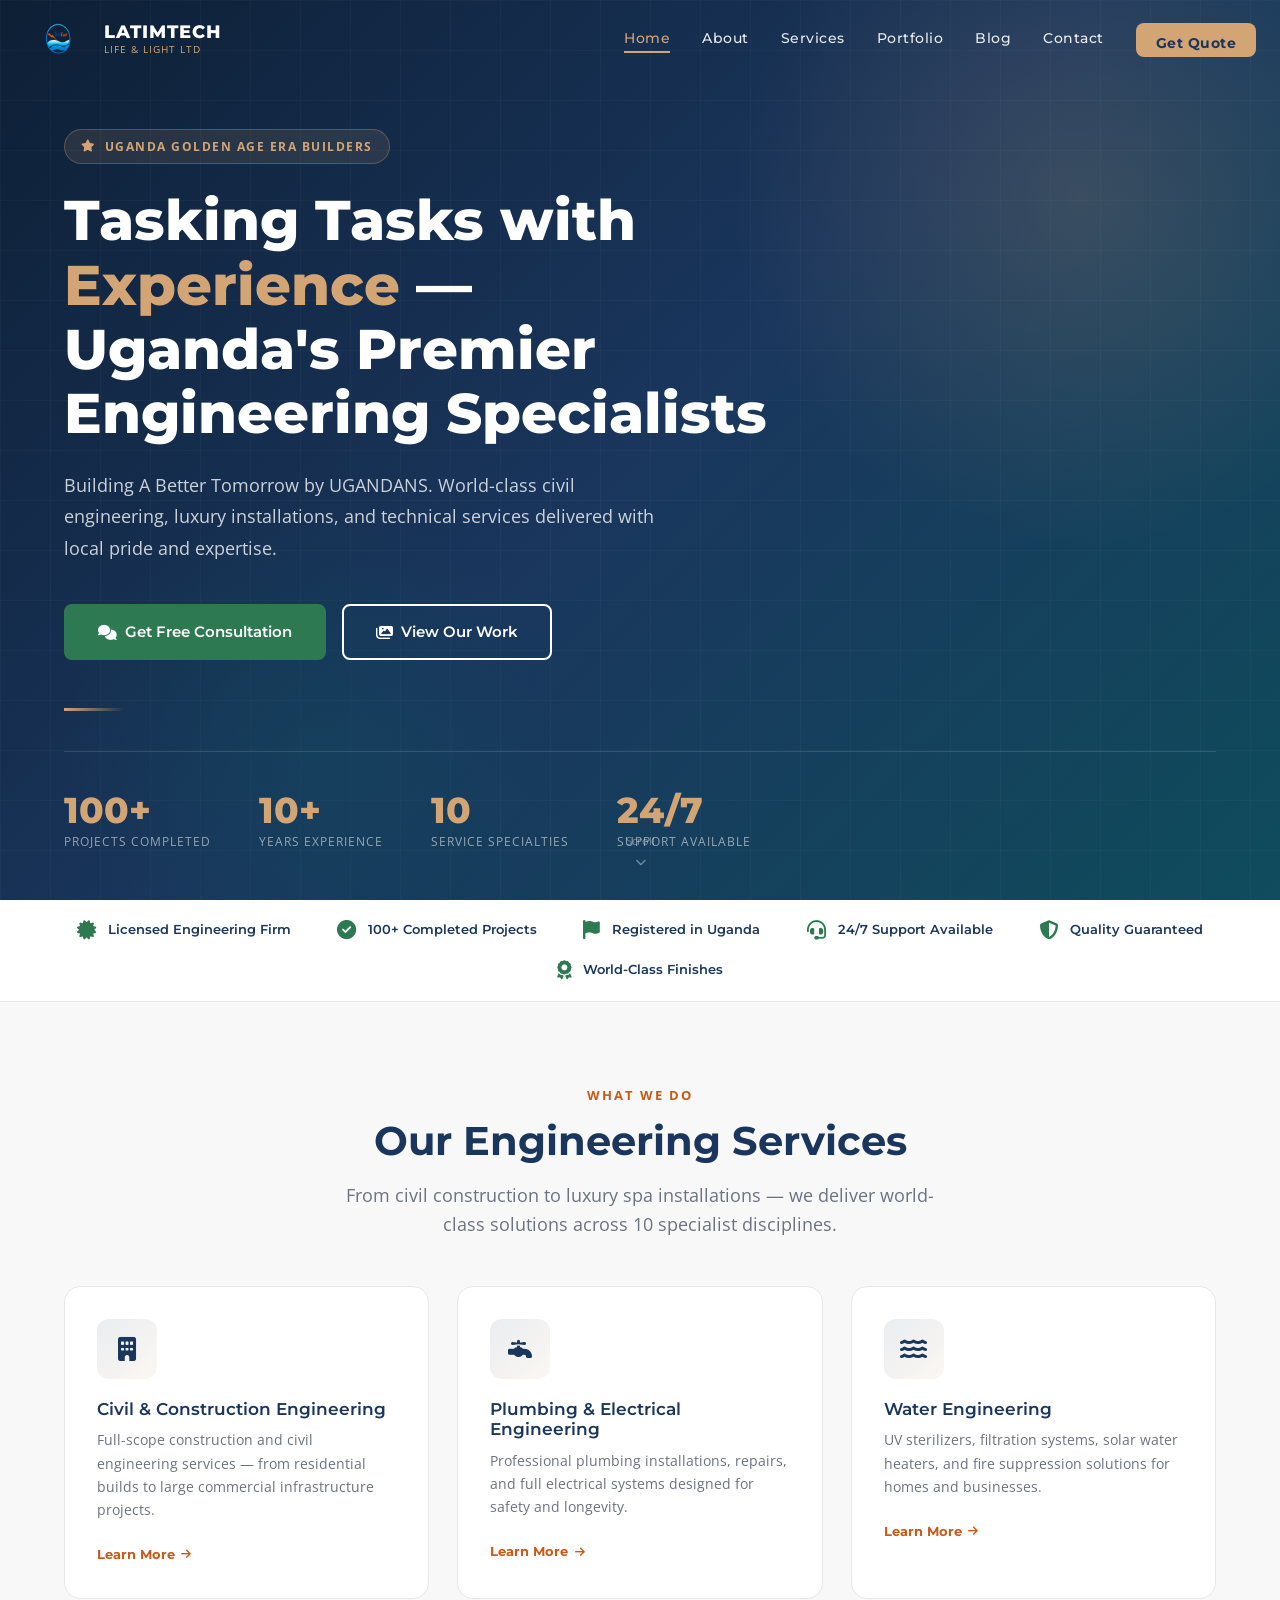
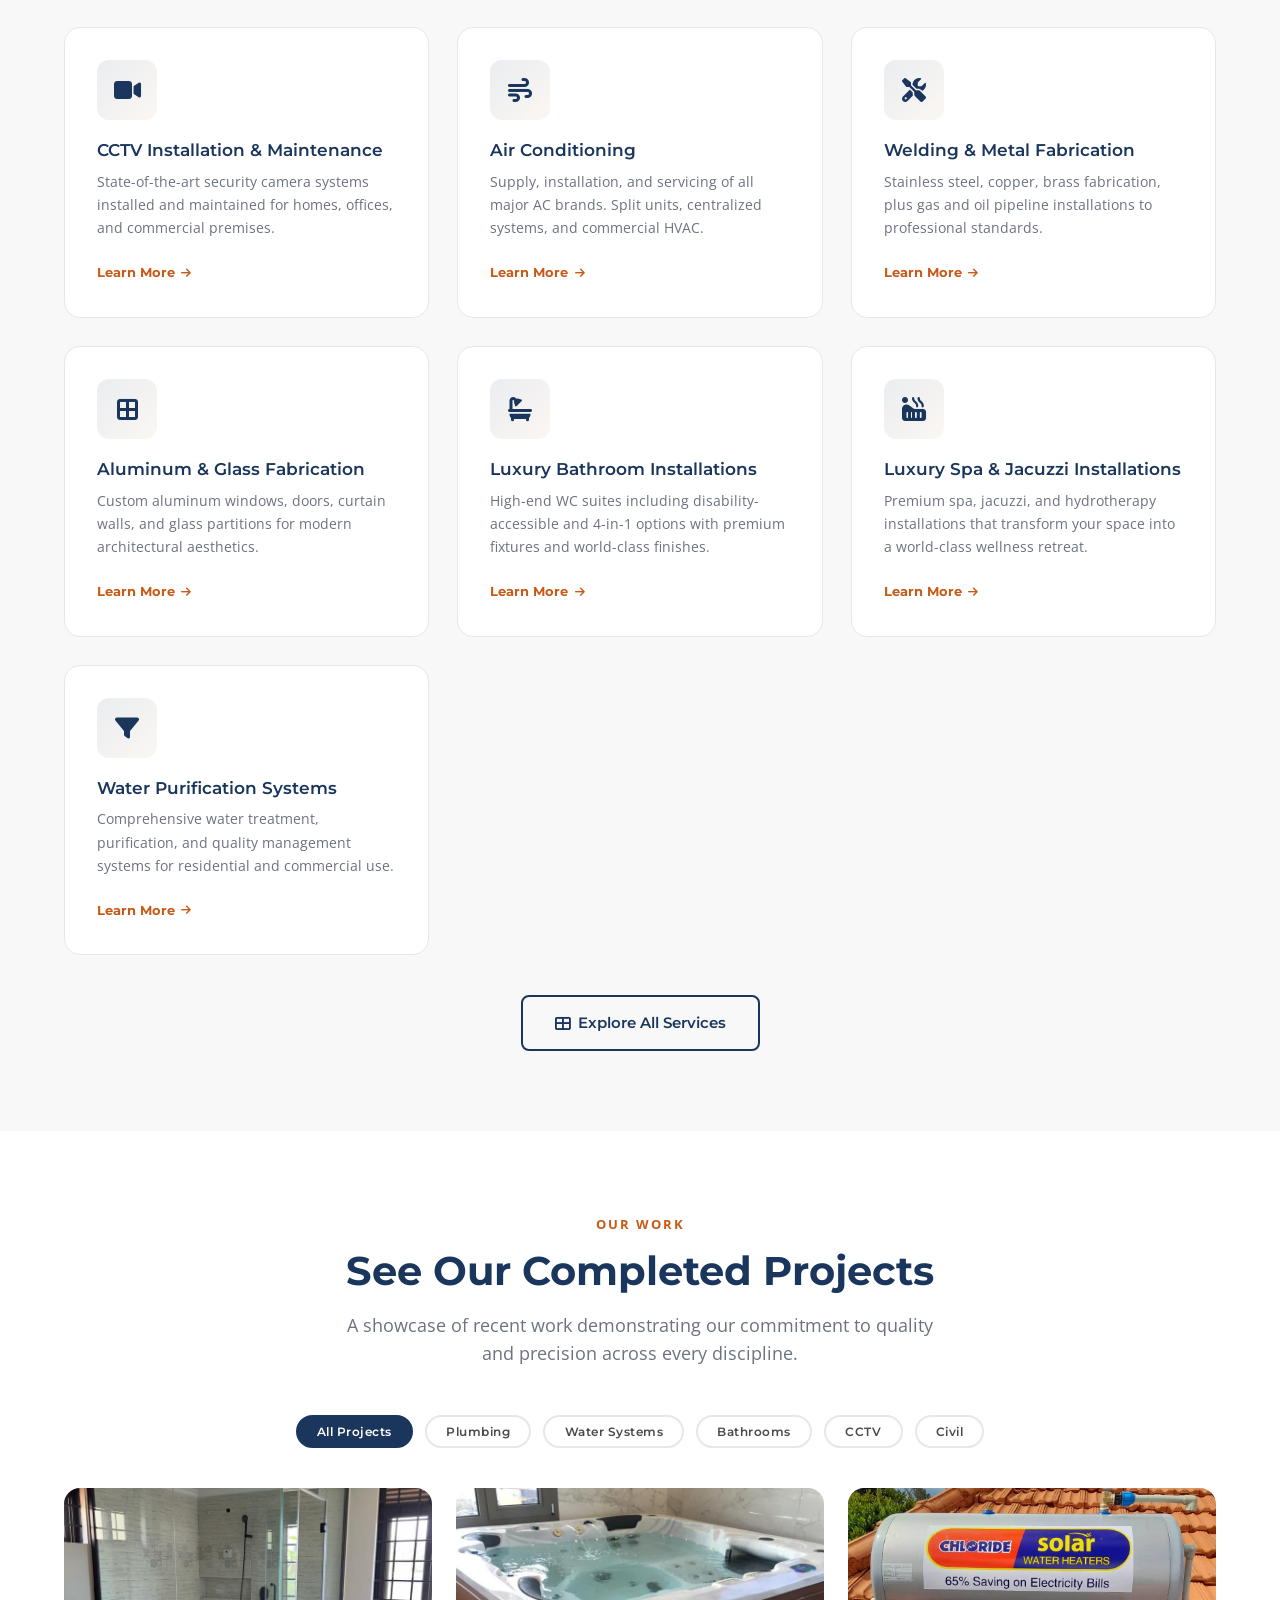
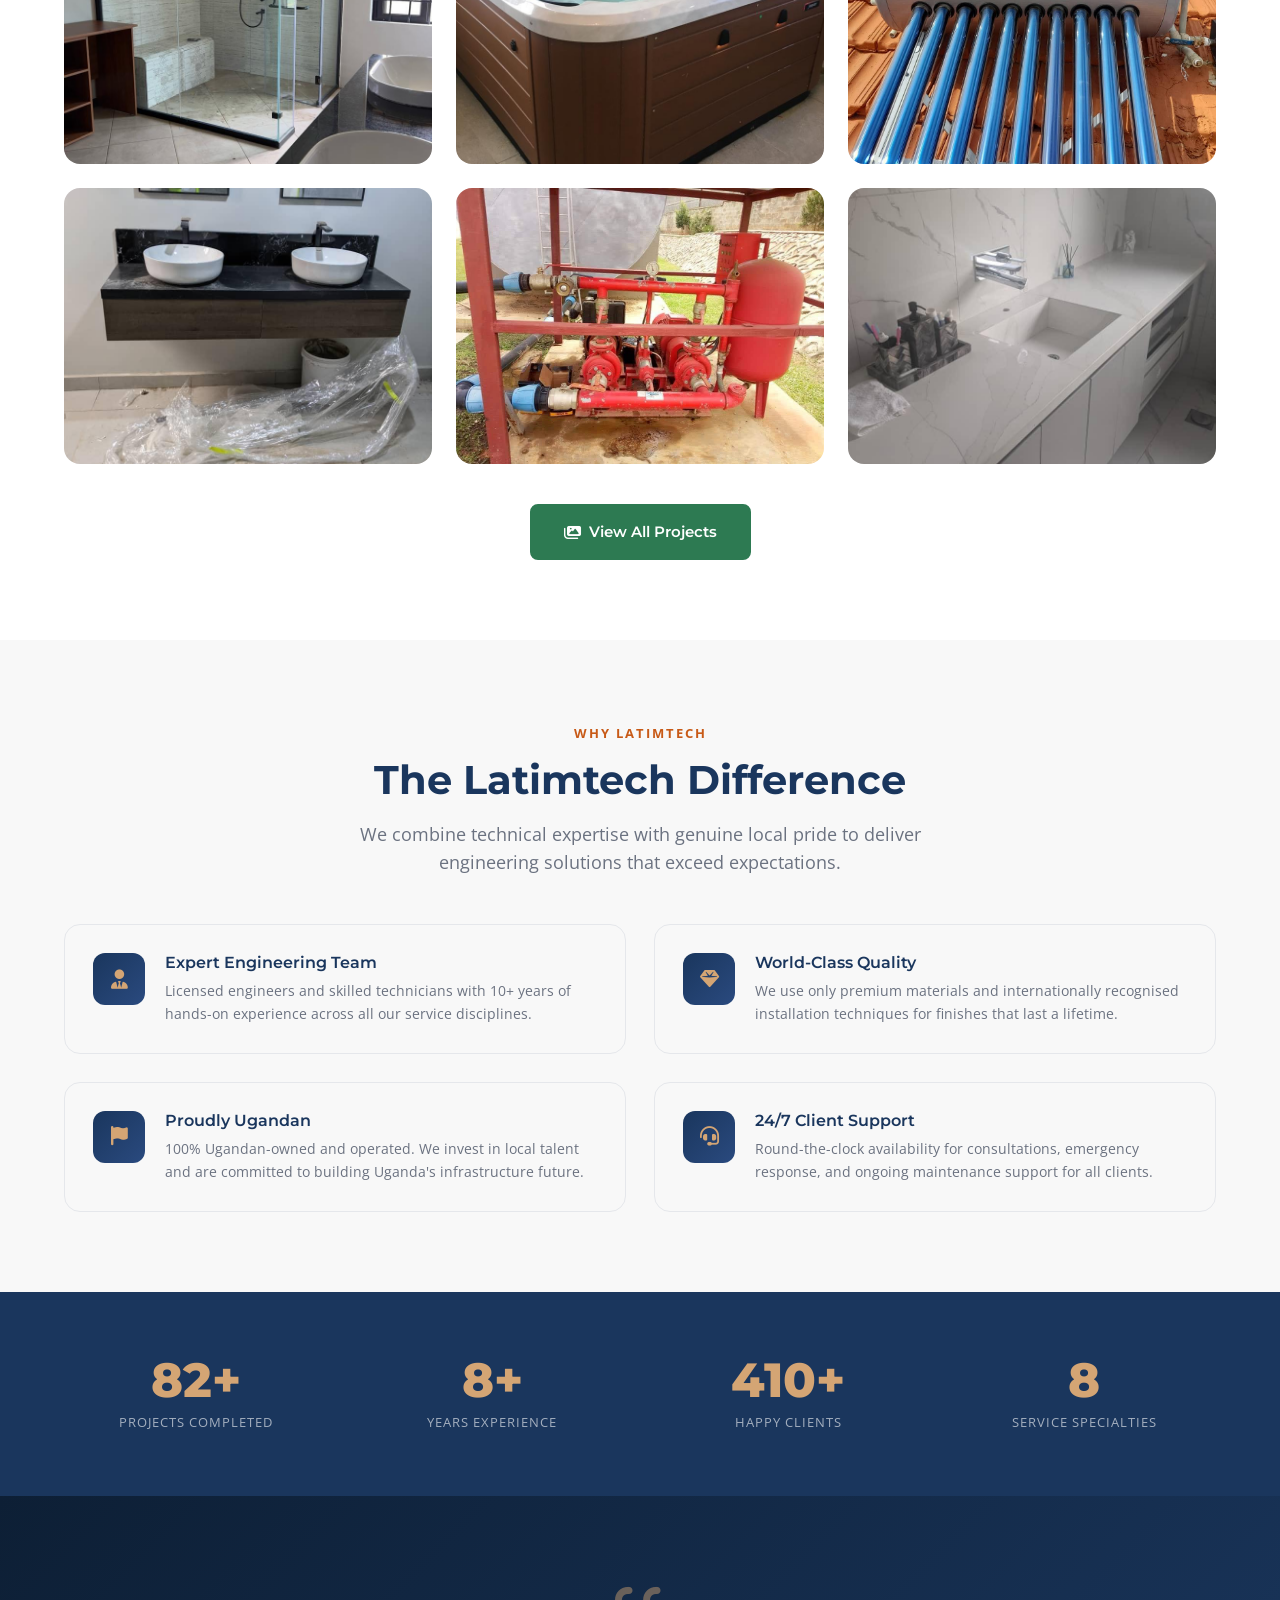
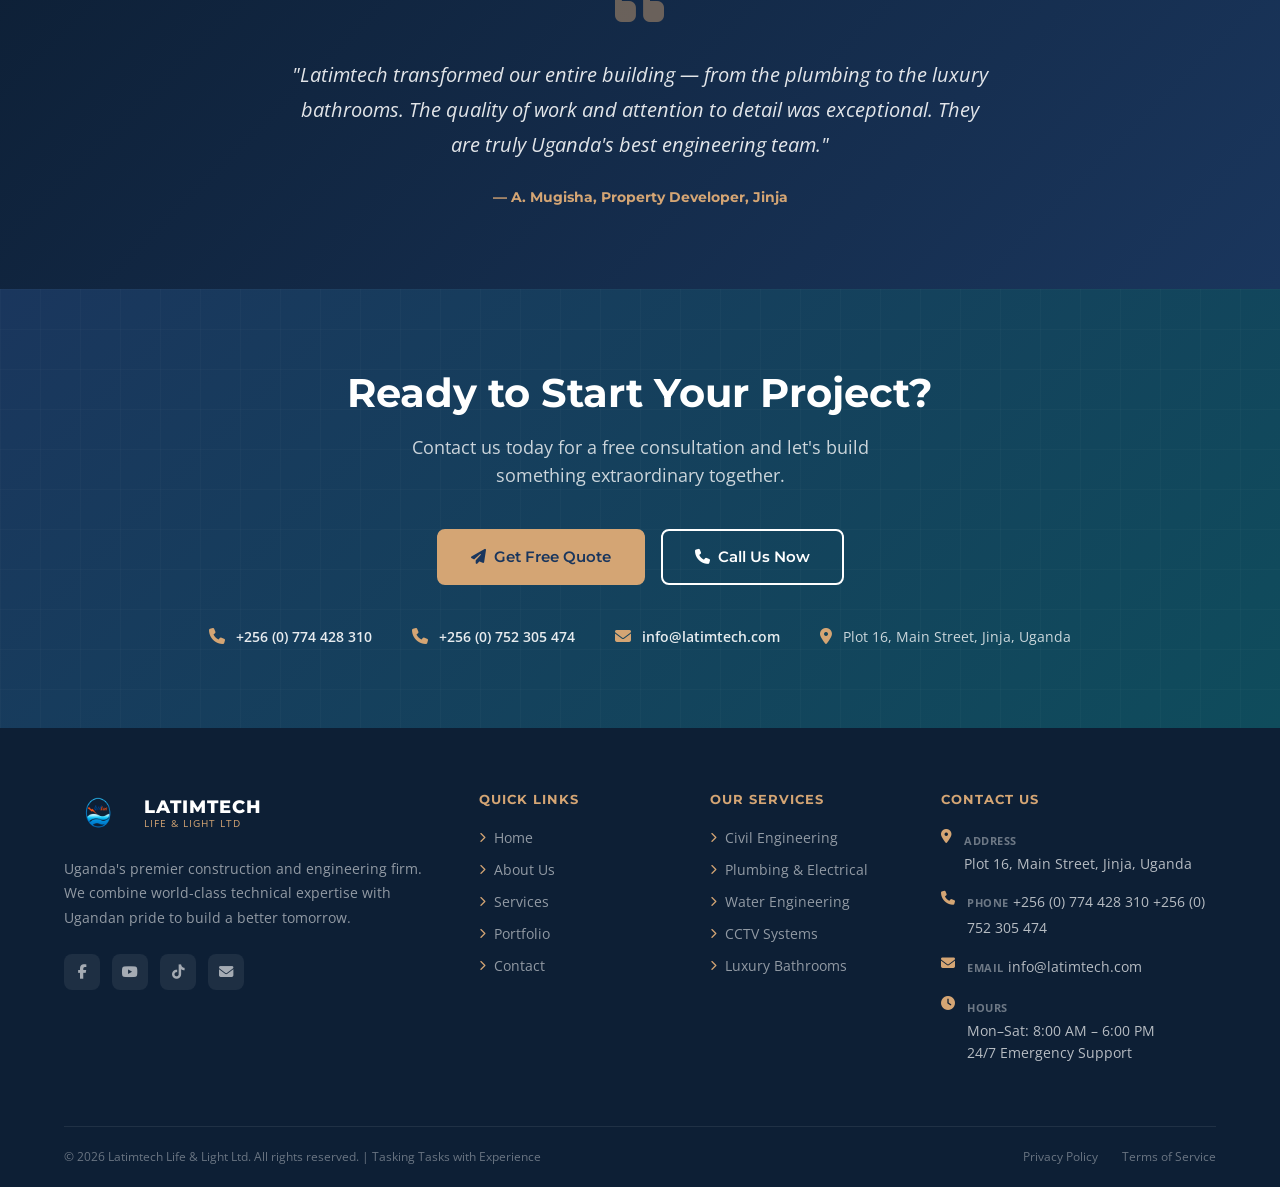
==== index.html @ ccc03659 "Add Tawk.to live chat widget to all pages" ====
<!DOCTYPE html>
<html lang="en">
<head>
  <meta charset="UTF-8" />
  <link rel="icon" href="images/icon.png" type="image/png" />
  <meta name="viewport" content="width=device-width, initial-scale=1.0" />
  <title>Latimtech Life & Light Ltd — Uganda's Premier Engineering Firm</title>
  <meta name="description" content="Latimtech Life & Light Ltd — Construction, Civil Engineering, Plumbing, Electrical, Water Systems, CCTV, AC, Welding, Luxury Bathrooms & Spa. Jinja, Uganda." />
  <link rel="preconnect" href="https://fonts.googleapis.com" />
  <link rel="preconnect" href="https://fonts.gstatic.com" crossorigin />
  <link rel="preconnect" href="https://cdnjs.cloudflare.com" crossorigin />
  <link rel="preload" href="https://fonts.googleapis.com/css2?family=Montserrat:wght@400;500;600;700;800&family=Open+Sans:wght@300;400;500;600&display=swap" as="style" onload="this.onload=null;this.rel='stylesheet'" />
  <noscript><link href="https://fonts.googleapis.com/css2?family=Montserrat:wght@400;500;600;700;800&family=Open+Sans:wght@300;400;500;600&display=swap" rel="stylesheet" /></noscript>
  <link rel="preload" href="https://cdnjs.cloudflare.com/ajax/libs/font-awesome/6.4.2/css/all.min.css" as="style" onload="this.onload=null;this.rel='stylesheet'" />
  <noscript><link rel="stylesheet" href="https://cdnjs.cloudflare.com/ajax/libs/font-awesome/6.4.2/css/all.min.css" /></noscript>
  <link rel="stylesheet" href="css/style.css" />
  <!-- Google Analytics -->
  <script async src="https://www.googletagmanager.com/gtag/js?id=G-TPHFS1VP4R"></script>
  <script>
    window.dataLayer = window.dataLayer || [];
    function gtag(){dataLayer.push(arguments);}
    gtag('js', new Date());
    gtag('config', 'G-TPHFS1VP4R');
  </script>
</head>
<body>

<!-- ===== HEADER ===== -->
<header class="header" id="header">
  <nav class="nav">
    <a href="index.html" class="nav-logo">
      <img src="images/icon.png" class="nav-logo-img" alt="Latimtech Logo" width="45" height="45">
      <div class="nav-logo-text">
        <span class="name">LATIMTECH</span>
        <span class="tag">Life &amp; Light Ltd</span>
      </div>
    </a>
    <div class="nav-links">
      <a href="index.html" class="active">Home</a>
      <a href="about.html">About</a>
      <a href="services.html">Services</a>
      <a href="portfolio.html">Portfolio</a>
      <a href="blog.html">Blog</a>
      <a href="contact.html">Contact</a>
      <a href="contact.html" class="nav-cta">Get Quote</a>
    </div>
    <button class="hamburger" id="hamburger" aria-label="Toggle navigation">
      <span></span><span></span><span></span>
    </button>
  </nav>
  <div class="mobile-menu" id="mobileMenu">
    <a href="index.html">Home</a>
    <a href="about.html">About Us</a>
    <a href="services.html">Services</a>
    <a href="portfolio.html">Portfolio</a>
    <a href="blog.html">Blog</a>
    <a href="contact.html">Contact Us</a>
    <a href="contact.html" class="mobile-cta">Get Free Quote</a>
  </div>
</header>

<!-- ===== HERO ===== -->
<section class="hero" id="hero">
  <div class="hero-pattern"></div>
  <div class="hero-orb"></div>
  <div class="hero-orb-2"></div>
  <div class="hero-content">
    <div class="hero-badge fade-in">
      <i class="fas fa-star"></i> Uganda Golden Age Era Builders
    </div>
    <h1 class="fade-in delay-2">
      Tasking Tasks with <span>Experience</span> —<br>Uganda's Premier Engineering Specialists
    </h1>
    <p class="hero-sub fade-in delay-4">
      Building A Better Tomorrow by UGANDANS. World-class civil engineering, luxury installations, and technical services delivered with local pride and expertise.
    </p>
    <div class="hero-actions fade-in delay-6">
      <a href="contact.html" class="btn btn-primary"><i class="fas fa-comments"></i> Get Free Consultation</a>
      <a href="portfolio.html" class="btn btn-secondary"><i class="fas fa-images"></i> View Our Work</a>
    </div>
    <div class="hero-divider fade-in delay-7"></div>
    <div class="hero-stats fade-in delay-8">
      <div class="hero-stat">
        <span class="number" data-count="100" data-suffix="+">100+</span>
        <span class="lbl">Projects Completed</span>
      </div>
      <div class="hero-stat">
        <span class="number" data-count="10" data-suffix="+">10+</span>
        <span class="lbl">Years Experience</span>
      </div>
      <div class="hero-stat">
        <span class="number" data-count="10" data-suffix="">10</span>
        <span class="lbl">Service Specialties</span>
      </div>
      <div class="hero-stat">
        <span class="number" data-count="24" data-suffix="/7">24/7</span>
        <span class="lbl">Support Available</span>
      </div>
    </div>
  </div>
  <div class="hero-scroll">
    <span>Scroll</span>
    <i class="fas fa-chevron-down"></i>
  </div>
</section>

<!-- ===== TRUST BAR ===== -->
<div class="trust-bar">
  <div class="container">
    <div class="trust-inner">
      <div class="trust-item fade-in"><i class="fas fa-certificate"></i><span>Licensed Engineering Firm</span></div>
      <div class="trust-item fade-in delay-1"><i class="fas fa-check-circle"></i><span>100+ Completed Projects</span></div>
      <div class="trust-item fade-in delay-2"><i class="fas fa-flag"></i><span>Registered in Uganda</span></div>
      <div class="trust-item fade-in delay-3"><i class="fas fa-headset"></i><span>24/7 Support Available</span></div>
      <div class="trust-item fade-in delay-4"><i class="fas fa-shield-alt"></i><span>Quality Guaranteed</span></div>
      <div class="trust-item fade-in delay-5"><i class="fas fa-award"></i><span>World-Class Finishes</span></div>
    </div>
  </div>
</div>

<!-- ===== SERVICES ===== -->
<section class="section bg-gray" id="services">
  <div class="container">
    <div class="section-header fade-in">
      <span class="label">What We Do</span>
      <h2>Our Engineering Services</h2>
      <p>From civil construction to luxury spa installations — we deliver world-class solutions across 10 specialist disciplines.</p>
    </div>
    <div class="services-grid">

      <div class="service-card">
        <div class="service-icon"><i class="fas fa-building"></i></div>
        <h3>Civil &amp; Construction Engineering</h3>
        <p>Full-scope construction and civil engineering services — from residential builds to large commercial infrastructure projects.</p>
        <a href="services.html#civil" class="service-link">Learn More <i class="fas fa-arrow-right"></i></a>
      </div>

      <div class="service-card">
        <div class="service-icon"><i class="fas fa-faucet"></i></div>
        <h3>Plumbing &amp; Electrical Engineering</h3>
        <p>Professional plumbing installations, repairs, and full electrical systems designed for safety and longevity.</p>
        <a href="services.html#plumbing" class="service-link">Learn More <i class="fas fa-arrow-right"></i></a>
      </div>

      <div class="service-card">
        <div class="service-icon"><i class="fas fa-water"></i></div>
        <h3>Water Engineering</h3>
        <p>UV sterilizers, filtration systems, solar water heaters, and fire suppression solutions for homes and businesses.</p>
        <a href="services.html#water" class="service-link">Learn More <i class="fas fa-arrow-right"></i></a>
      </div>

      <div class="service-card">
        <div class="service-icon"><i class="fas fa-video"></i></div>
        <h3>CCTV Installation &amp; Maintenance</h3>
        <p>State-of-the-art security camera systems installed and maintained for homes, offices, and commercial premises.</p>
        <a href="services.html#cctv" class="service-link">Learn More <i class="fas fa-arrow-right"></i></a>
      </div>

      <div class="service-card">
        <div class="service-icon"><i class="fas fa-wind"></i></div>
        <h3>Air Conditioning</h3>
        <p>Supply, installation, and servicing of all major AC brands. Split units, centralized systems, and commercial HVAC.</p>
        <a href="services.html#ac" class="service-link">Learn More <i class="fas fa-arrow-right"></i></a>
      </div>

      <div class="service-card">
        <div class="service-icon"><i class="fas fa-tools"></i></div>
        <h3>Welding &amp; Metal Fabrication</h3>
        <p>Stainless steel, copper, brass fabrication, plus gas and oil pipeline installations to professional standards.</p>
        <a href="services.html#welding" class="service-link">Learn More <i class="fas fa-arrow-right"></i></a>
      </div>

      <div class="service-card">
        <div class="service-icon"><i class="fas fa-border-all"></i></div>
        <h3>Aluminum &amp; Glass Fabrication</h3>
        <p>Custom aluminum windows, doors, curtain walls, and glass partitions for modern architectural aesthetics.</p>
        <a href="services.html#aluminum" class="service-link">Learn More <i class="fas fa-arrow-right"></i></a>
      </div>

      <div class="service-card">
        <div class="service-icon"><i class="fas fa-bath"></i></div>
        <h3>Luxury Bathroom Installations</h3>
        <p>High-end WC suites including disability-accessible and 4-in-1 options with premium fixtures and world-class finishes.</p>
        <a href="services.html#bathroom" class="service-link">Learn More <i class="fas fa-arrow-right"></i></a>
      </div>

      <div class="service-card">
        <div class="service-icon"><i class="fas fa-hot-tub"></i></div>
        <h3>Luxury Spa &amp; Jacuzzi Installations</h3>
        <p>Premium spa, jacuzzi, and hydrotherapy installations that transform your space into a world-class wellness retreat.</p>
        <a href="services.html#spa" class="service-link">Learn More <i class="fas fa-arrow-right"></i></a>
      </div>

      <div class="service-card">
        <div class="service-icon"><i class="fas fa-filter"></i></div>
        <h3>Water Purification Systems</h3>
        <p>Comprehensive water treatment, purification, and quality management systems for residential and commercial use.</p>
        <a href="services.html#purification" class="service-link">Learn More <i class="fas fa-arrow-right"></i></a>
      </div>

    </div>
    <div class="mt-cta">
      <a href="services.html" class="btn btn-outline"><i class="fas fa-th-large"></i> Explore All Services</a>
    </div>
  </div>
</section>

<!-- ===== FEATURED PROJECTS ===== -->
<section class="section bg-white" id="projects">
  <div class="container">
    <div class="section-header fade-in">
      <span class="label">Our Work</span>
      <h2>See Our Completed Projects</h2>
      <p>A showcase of recent work demonstrating our commitment to quality and precision across every discipline.</p>
    </div>

    <div class="projects-filter fade-in">
      <button class="filter-btn active" data-filter="all">All Projects</button>
      <button class="filter-btn" data-filter="plumbing">Plumbing</button>
      <button class="filter-btn" data-filter="water">Water Systems</button>
      <button class="filter-btn" data-filter="bathroom">Bathrooms</button>
      <button class="filter-btn" data-filter="cctv">CCTV</button>
      <button class="filter-btn" data-filter="civil">Civil</button>
    </div>

    <div class="projects-grid">
      <div class="project-card" data-category="bathroom">
        <img src="images/bathroom-shower-bath-1.jpg" alt="Frameless glass shower enclosure and freestanding bath" loading="lazy">
        <div class="project-overlay">
          <h4>Glass Shower &amp; Freestanding Bath</h4>
          <span class="cl">Bathroom Installations</span>
        </div>
      </div>
      <div class="project-card" data-category="spa">
        <img src="images/spa-jacuzzi-1.jpg" alt="Indoor luxury jacuzzi installation" loading="lazy">
        <div class="project-overlay">
          <h4>Luxury Indoor Jacuzzi Suite</h4>
          <span class="cl">Spa &amp; Jacuzzi</span>
        </div>
      </div>
      <div class="project-card" data-category="water">
        <img src="images/solar-chloride.jpg" alt="Chloride solar water heater rooftop installation" loading="lazy">
        <div class="project-overlay">
          <h4>Solar Water Heater — 65% Energy Saving</h4>
          <span class="cl">Water Engineering</span>
        </div>
      </div>
      <div class="project-card" data-category="bathroom">
        <img src="images/bathroom-double-basin.jpg" alt="Double basin luxury vanity with black marble counter" loading="lazy">
        <div class="project-overlay">
          <h4>Double Basin Luxury Vanity</h4>
          <span class="cl">Bathroom Installations</span>
        </div>
      </div>
      <div class="project-card" data-category="water">
        <img src="images/water-pump-triple.jpg" alt="Commercial triple pump water system with control panel" loading="lazy">
        <div class="project-overlay">
          <h4>Commercial Pump System &amp; Control Panel</h4>
          <span class="cl">Water Engineering</span>
        </div>
      </div>
      <div class="project-card" data-category="bathroom">
        <img src="images/bathroom-vanity-marble.jpg" alt="Luxury marble vanity counter with undermount sink" loading="lazy">
        <div class="project-overlay">
          <h4>Luxury Marble Vanity Suite</h4>
          <span class="cl">Bathroom Installations</span>
        </div>
      </div>
    </div>

    <div class="projects-cta">
      <a href="portfolio.html" class="btn btn-primary"><i class="fas fa-images"></i> View All Projects</a>
    </div>
  </div>
</section>

<!-- ===== WHY CHOOSE US ===== -->
<section class="section bg-gray" id="why">
  <div class="container">
    <div class="section-header fade-in">
      <span class="label">Why Latimtech</span>
      <h2>The Latimtech Difference</h2>
      <p>We combine technical expertise with genuine local pride to deliver engineering solutions that exceed expectations.</p>
    </div>
    <div class="why-grid">
      <div class="why-item">
        <div class="why-icon"><i class="fas fa-user-tie"></i></div>
        <div class="why-text">
          <h4>Expert Engineering Team</h4>
          <p>Licensed engineers and skilled technicians with 10+ years of hands-on experience across all our service disciplines.</p>
        </div>
      </div>
      <div class="why-item">
        <div class="why-icon"><i class="fas fa-gem"></i></div>
        <div class="why-text">
          <h4>World-Class Quality</h4>
          <p>We use only premium materials and internationally recognised installation techniques for finishes that last a lifetime.</p>
        </div>
      </div>
      <div class="why-item">
        <div class="why-icon"><i class="fas fa-flag"></i></div>
        <div class="why-text">
          <h4>Proudly Ugandan</h4>
          <p>100% Ugandan-owned and operated. We invest in local talent and are committed to building Uganda's infrastructure future.</p>
        </div>
      </div>
      <div class="why-item">
        <div class="why-icon"><i class="fas fa-headset"></i></div>
        <div class="why-text">
          <h4>24/7 Client Support</h4>
          <p>Round-the-clock availability for consultations, emergency response, and ongoing maintenance support for all clients.</p>
        </div>
      </div>
    </div>
  </div>
</section>

<!-- ===== STATS ===== -->
<section class="stats-band">
  <div class="container">
    <div class="stats-grid">
      <div class="stat-item text-center">
        <div class="stat-number" data-count="100" data-suffix="+">100+</div>
        <div class="stat-label">Projects Completed</div>
      </div>
      <div class="stat-item text-center">
        <div class="stat-number" data-count="10" data-suffix="+">10+</div>
        <div class="stat-label">Years Experience</div>
      </div>
      <div class="stat-item text-center">
        <div class="stat-number" data-count="500" data-suffix="+">500+</div>
        <div class="stat-label">Happy Clients</div>
      </div>
      <div class="stat-item text-center">
        <div class="stat-number" data-count="10" data-suffix="">10</div>
        <div class="stat-label">Service Specialties</div>
      </div>
    </div>
  </div>
</section>

<!-- ===== TESTIMONIAL ===== -->
<section class="testimonial-band">
  <div class="container">
    <div class="testimonial-inner fade-in">
      <div class="quote-icon"><i class="fas fa-quote-left"></i></div>
      <blockquote>
        "Latimtech transformed our entire building — from the plumbing to the luxury bathrooms. The quality of work and attention to detail was exceptional. They are truly Uganda's best engineering team."
      </blockquote>
      <div class="testimonial-author">— A. Mugisha, Property Developer, Jinja</div>
    </div>
  </div>
</section>

<!-- ===== CTA ===== -->
<section class="cta-section">
  <div class="container">
    <div class="cta-content fade-in">
      <h2>Ready to Start Your Project?</h2>
      <p>Contact us today for a free consultation and let's build something extraordinary together.</p>
      <div class="cta-actions">
        <a href="contact.html" class="btn btn-gold"><i class="fas fa-paper-plane"></i> Get Free Quote</a>
        <a href="tel:+256774428310" class="btn btn-secondary"><i class="fas fa-phone"></i> Call Us Now</a>
      </div>
      <div class="cta-contacts">
        <div class="cta-contact-item">
          <i class="fas fa-phone"></i>
          <a href="tel:+256774428310">+256 (0) 774 428 310</a>
        </div>
        <div class="cta-contact-item">
          <i class="fas fa-phone"></i>
          <a href="tel:+256752305474">+256 (0) 752 305 474</a>
        </div>
        <div class="cta-contact-item">
          <i class="fas fa-envelope"></i>
          <a href="mailto:info@latimtech.com">info@latimtech.com</a>
        </div>
        <div class="cta-contact-item">
          <i class="fas fa-map-marker-alt"></i>
          <span>Plot 16, Main Street, Jinja, Uganda</span>
        </div>
      </div>
    </div>
  </div>
</section>

<!-- ===== FOOTER ===== -->
<footer class="footer">
  <div class="container">
    <div class="footer-grid">
      <div class="footer-brand">
        <a href="index.html" class="nav-logo">
          <img src="images/icon.png" class="nav-logo-img" alt="Latimtech Logo" width="45" height="45">
          <div class="nav-logo-text">
            <span class="name">LATIMTECH</span>
            <span class="tag">Life &amp; Light Ltd</span>
          </div>
        </a>
        <p>Uganda's premier construction and engineering firm. We combine world-class technical expertise with Ugandan pride to build a better tomorrow.</p>
        <div class="footer-social">
          <a href="https://www.facebook.com/share/1B4zsSedzb/" class="social-link" target="_blank" rel="noopener" aria-label="Facebook"><i class="fab fa-facebook-f"></i></a>
          <a href="https://youtube.com/@latimjoseph6804?si=GJ_v-BW0ujTYFnk6" class="social-link" target="_blank" rel="noopener" aria-label="YouTube"><i class="fab fa-youtube"></i></a>
          <a href="https://tiktok.com/@latimtech" class="social-link" target="_blank" rel="noopener" aria-label="TikTok"><i class="fab fa-tiktok"></i></a>
          <a href="mailto:info@latimtech.com" class="social-link" aria-label="Email"><i class="fas fa-envelope"></i></a>
        </div>
      </div>

      <div class="footer-col">
        <h5>Quick Links</h5>
        <ul class="footer-links">
          <li><a href="index.html"><i class="fas fa-chevron-right"></i> Home</a></li>
          <li><a href="about.html"><i class="fas fa-chevron-right"></i> About Us</a></li>
          <li><a href="services.html"><i class="fas fa-chevron-right"></i> Services</a></li>
          <li><a href="portfolio.html"><i class="fas fa-chevron-right"></i> Portfolio</a></li>
          <li><a href="contact.html"><i class="fas fa-chevron-right"></i> Contact</a></li>
        </ul>
      </div>

      <div class="footer-col">
        <h5>Our Services</h5>
        <ul class="footer-links">
          <li><a href="services.html"><i class="fas fa-chevron-right"></i> Civil Engineering</a></li>
          <li><a href="services.html"><i class="fas fa-chevron-right"></i> Plumbing &amp; Electrical</a></li>
          <li><a href="services.html"><i class="fas fa-chevron-right"></i> Water Engineering</a></li>
          <li><a href="services.html"><i class="fas fa-chevron-right"></i> CCTV Systems</a></li>
          <li><a href="services.html"><i class="fas fa-chevron-right"></i> Luxury Bathrooms</a></li>
        </ul>
      </div>

      <div class="footer-col">
        <h5>Contact Us</h5>
        <div class="footer-contact-item">
          <i class="fas fa-map-marker-alt"></i>
          <div>
            <span class="fc-label">Address</span>
            <p>Plot 16, Main Street, Jinja, Uganda</p>
          </div>
        </div>
        <div class="footer-contact-item">
          <i class="fas fa-phone"></i>
          <div>
            <span class="fc-label">Phone</span>
            <a href="tel:+256774428310">+256 (0) 774 428 310</a>
            <a href="tel:+256752305474">+256 (0) 752 305 474</a>
          </div>
        </div>
        <div class="footer-contact-item">
          <i class="fas fa-envelope"></i>
          <div>
            <span class="fc-label">Email</span>
            <a href="mailto:info@latimtech.com">info@latimtech.com</a>
          </div>
        </div>
        <div class="footer-contact-item">
          <i class="fas fa-clock"></i>
          <div>
            <span class="fc-label">Hours</span>
            <p>Mon–Sat: 8:00 AM – 6:00 PM</p>
            <p>24/7 Emergency Support</p>
          </div>
        </div>
      </div>
    </div>
  </div>
  <div class="container">
    <div class="footer-bottom">
      <p>&copy; 2026 Latimtech Life &amp; Light Ltd. All rights reserved. | Tasking Tasks with Experience</p>
      <div class="footer-links-row">
        <a href="#">Privacy Policy</a>
        <a href="#">Terms of Service</a>
      </div>
    </div>
  </div>
</footer>

<script src="js/main.js" defer></script>
<!--Start of Tawk.to Script-->
<script type="text/javascript">
var Tawk_API=Tawk_API||{}, Tawk_LoadStart=new Date();
(function(){
var s1=document.createElement("script"),s0=document.getElementsByTagName("script")[0];
s1.async=true;
s1.src='https://embed.tawk.to/69eee83352f9f01c33156ddd/1jn6jm3c8';
s1.charset='UTF-8';
s1.setAttribute('crossorigin','*');
s0.parentNode.insertBefore(s1,s0);
})();
</script>
<!--End of Tawk.to Script-->
</body>
</html>
---- css/style.css ----
/* ============================================================
   LATIMTECH LIFE & LIGHT LTD — Modern Website Stylesheet
   ============================================================ */

/* --- Reset & Base ----------------------------------------- */
*, *::before, *::after { box-sizing: border-box; margin: 0; padding: 0; }
html { scroll-behavior: smooth; font-size: 16px; }
body {
  font-family: 'Open Sans', sans-serif;
  color: var(--text);
  background-color: var(--bg);
  line-height: 1.6;
  overflow-x: hidden;
}

/* --- CSS Variables ---------------------------------------- */
:root {
  --primary:       #1A365D;
  --primary-dark:  #0D1F35;
  --primary-light: #2A4A7F;
  --secondary:     #D4A574;
  --accent:        #C85A17;
  --cta:           #2D7A52;
  --cta-dark:      #1F5A3A;
  --text:          #4A4A4A;
  --text-light:    #6B7280;
  --bg:            #F8F8F8;
  --bg-dark:       #F0F0F0;
  --white:         #FFFFFF;
  --border:        #E5E7EB;
  --shadow:        0 4px 6px -1px rgba(0,0,0,.10), 0 2px 4px -1px rgba(0,0,0,.06);
  --shadow-lg:     0 10px 15px -3px rgba(0,0,0,.10), 0 4px 6px -2px rgba(0,0,0,.05);
  --shadow-xl:     0 20px 25px -5px rgba(0,0,0,.10), 0 10px 10px -5px rgba(0,0,0,.04);
  --radius:        8px;
  --radius-lg:     16px;
  --transition:    all 0.3s ease;
  --nav-height:    80px;
}

/* --- Typography ------------------------------------------- */
h1,h2,h3,h4,h5,h6 { font-family:'Montserrat',sans-serif; line-height:1.2; color:var(--primary); }
h1 { font-size:clamp(2rem,5vw,3.5rem);   font-weight:800; }
h2 { font-size:clamp(1.75rem,4vw,2.5rem); font-weight:700; }
h3 { font-size:clamp(1.2rem,3vw,1.5rem);  font-weight:600; }
h4 { font-size:1.125rem; font-weight:600; }
p  { margin-bottom:1rem; color:var(--text); }
a  { color:var(--primary); text-decoration:none; transition:var(--transition); }
a:hover { color:var(--accent); }
ul { list-style:none; }
img { max-width:100%; height:auto; display:block; }

/* --- Utilities -------------------------------------------- */
.container { max-width:1200px; margin:0 auto; padding:0 1.5rem; }
.section    { padding:5rem 0; }
.text-center { text-align:center; }
.bg-white    { background-color:var(--white); }
.bg-gray     { background-color:var(--bg); }
.bg-primary  { background-color:var(--primary); }

.section-header { text-align:center; margin-bottom:3rem; }
.section-header .label {
  display:inline-block; font-size:.8rem; font-weight:700;
  letter-spacing:2px; text-transform:uppercase;
  color:var(--accent); margin-bottom:.75rem;
}
.section-header h2 { margin-bottom:1rem; }
.section-header p  {
  font-size:1.1rem; color:var(--text-light);
  max-width:600px; margin:0 auto;
}

/* Buttons */
.btn {
  display:inline-flex; align-items:center; gap:.5rem;
  padding:.875rem 2rem; border-radius:var(--radius);
  font-family:'Montserrat',sans-serif; font-weight:600;
  font-size:.9375rem; transition:var(--transition);
  cursor:pointer; border:2px solid transparent;
}
.btn-primary { background:var(--cta); color:var(--white); border-color:var(--cta); }
.btn-primary:hover {
  background:var(--cta-dark); border-color:var(--cta-dark); color:var(--white);
  transform:translateY(-2px); box-shadow:0 8px 20px rgba(45,122,82,.3);
}
.btn-secondary { background:transparent; color:var(--white); border-color:var(--white); }
.btn-secondary:hover { background:var(--white); color:var(--primary); }
.btn-outline { background:transparent; color:var(--primary); border-color:var(--primary); }
.btn-outline:hover { background:var(--primary); color:var(--white); }
.btn-gold { background:var(--secondary); color:var(--primary); border-color:var(--secondary); }
.btn-gold:hover { background:#C4955E; border-color:#C4955E; transform:translateY(-2px); }

/* Scroll animations */
.fade-in       { opacity:0; transform:translateY(30px); transition:opacity .6s ease,transform .6s ease; }
.fade-in-left  { opacity:0; transform:translateX(-30px); transition:opacity .6s ease,transform .6s ease; }
.fade-in-right { opacity:0; transform:translateX(30px);  transition:opacity .6s ease,transform .6s ease; }
.fade-in.visible, .fade-in-left.visible, .fade-in-right.visible { opacity:1; transform:none; }

/* --- Header / Navigation ---------------------------------- */
.header {
  position:fixed; top:0; left:0; right:0; z-index:1000;
  height:var(--nav-height);
  background:transparent;
  transition:background .3s ease, box-shadow .3s ease;
}
.header.scrolled {
  background:var(--primary-dark);
  box-shadow:0 2px 20px rgba(0,0,0,.3);
}
.nav {
  display:flex; align-items:center; justify-content:space-between;
  height:100%; padding:0 1.5rem;
  max-width:1400px; margin:0 auto;
}
.nav-logo { display:flex; align-items:center; gap:.75rem; }
.nav-logo-img {
  height:45px; width:auto; object-fit:contain;
  flex-shrink:0; display:block;
  transition:transform .25s ease, opacity .25s ease;
}
.nav-logo:hover .nav-logo-img { transform:scale(1.06); opacity:.9; }
.nav-logo-text { display:flex; flex-direction:column; }
.nav-logo-text .name {
  font-family:'Montserrat',sans-serif; font-weight:800;
  font-size:1.15rem; color:var(--white); letter-spacing:1px; line-height:1;
}
.nav-logo-text .tag {
  font-size:.6rem; color:var(--secondary);
  letter-spacing:1px; text-transform:uppercase;
}
.nav-links { display:flex; align-items:center; gap:2rem; }
.nav-links a {
  font-family:'Montserrat',sans-serif; font-weight:500;
  font-size:.875rem; color:rgba(255,255,255,.9);
  letter-spacing:.5px; position:relative; padding-bottom:3px;
}
.nav-links a::after {
  content:''; position:absolute; bottom:0; left:0; right:0;
  height:2px; background:var(--secondary);
  transform:scaleX(0); transition:transform .3s ease; transform-origin:center;
}
.nav-links a:hover, .nav-links a.active { color:var(--secondary); }
.nav-links a:hover::after, .nav-links a.active::after { transform:scaleX(1); }
.nav-cta {
  background:var(--secondary) !important; color:var(--primary) !important;
  padding:.55rem 1.25rem; border-radius:var(--radius); font-weight:700 !important;
}
.nav-cta::after { display:none !important; }
.nav-cta:hover { background:#C4955E !important; transform:translateY(-1px); }

.hamburger {
  display:none; flex-direction:column; gap:5px;
  cursor:pointer; padding:4px; background:none; border:none;
}
.hamburger span { display:block; width:24px; height:2px; background:var(--white); border-radius:2px; transition:var(--transition); }
.hamburger.active span:nth-child(1) { transform:translateY(7px) rotate(45deg); }
.hamburger.active span:nth-child(2) { opacity:0; }
.hamburger.active span:nth-child(3) { transform:translateY(-7px) rotate(-45deg); }

.mobile-menu {
  display:none; position:fixed; top:var(--nav-height); left:0; right:0;
  background:var(--primary-dark); padding:1.5rem;
  flex-direction:column; z-index:999;
  border-top:1px solid rgba(255,255,255,.1);
}
.mobile-menu.active { display:flex; }
.mobile-menu a {
  color:rgba(255,255,255,.9); font-family:'Montserrat',sans-serif;
  font-weight:500; padding:1rem 0;
  border-bottom:1px solid rgba(255,255,255,.08); font-size:1rem;
}
.mobile-menu a.mobile-cta {
  border:none; margin-top:.75rem; background:var(--secondary);
  color:var(--primary); font-weight:700;
  padding:1rem 1.5rem; border-radius:var(--radius); text-align:center;
}

/* --- Hero ------------------------------------------------- */
.hero {
  min-height:100vh; position:relative;
  display:flex; align-items:center; overflow:hidden;
  background:linear-gradient(135deg,#0D1F35 0%,#1A365D 50%,#0F4C5C 100%);
}
.hero-pattern {
  position:absolute; inset:0;
  background-image:
    linear-gradient(rgba(255,255,255,.025) 1px,transparent 1px),
    linear-gradient(90deg,rgba(255,255,255,.025) 1px,transparent 1px);
  background-size:50px 50px;
}
.hero-orb {
  position:absolute; border-radius:50%;
  background:radial-gradient(circle,rgba(212,165,116,.18) 0%,transparent 70%);
  width:700px; height:700px; top:-150px; right:-150px; pointer-events:none;
}
.hero-orb-2 {
  position:absolute; border-radius:50%;
  background:radial-gradient(circle,rgba(15,76,92,.45) 0%,transparent 70%);
  width:500px; height:500px; bottom:-100px; left:5%; pointer-events:none;
}
.hero-content {
  position:relative; z-index:1; max-width:1200px;
  margin:0 auto; padding:0 1.5rem; width:100%; padding-top:5rem;
}
.hero-badge {
  display:inline-flex; align-items:center; gap:.5rem;
  background:rgba(212,165,116,.12); border:1px solid rgba(212,165,116,.3);
  color:var(--secondary); padding:.45rem 1rem; border-radius:50px;
  font-size:.75rem; font-weight:700; letter-spacing:1.5px;
  text-transform:uppercase; margin-bottom:1.5rem;
}
.hero h1 { color:var(--white); margin-bottom:1.5rem; max-width:780px; line-height:1.15; }
.hero h1 span { color:var(--secondary); }
.hero-sub {
  font-size:1.125rem; color:rgba(255,255,255,.78);
  max-width:600px; margin-bottom:2.5rem; line-height:1.75;
}
.hero-actions { display:flex; gap:1rem; flex-wrap:wrap; margin-bottom:3rem; }
.hero-divider {
  width:60px; height:3px; margin-bottom:2.5rem;
  background:linear-gradient(90deg,var(--secondary),transparent);
}
.hero-stats { display:flex; gap:3rem; padding-top:2.5rem; border-top:1px solid rgba(255,255,255,.12); }
.hero-stat { display:flex; flex-direction:column; }
.hero-stat .number {
  font-family:'Montserrat',sans-serif; font-size:2.25rem;
  font-weight:800; color:var(--secondary); line-height:1;
}
.hero-stat .lbl {
  font-size:.75rem; color:rgba(255,255,255,.55);
  text-transform:uppercase; letter-spacing:1px; margin-top:.25rem;
}
.hero-scroll {
  position:absolute; bottom:2rem; left:50%; transform:translateX(-50%);
  display:flex; flex-direction:column; align-items:center; gap:.4rem;
  color:rgba(255,255,255,.4); font-size:.7rem;
  animation:bounceDown 2s infinite;
}
@keyframes bounceDown {
  0%,100% { transform:translateX(-50%) translateY(0); }
  50%      { transform:translateX(-50%) translateY(8px); }
}

/* --- Trust Bar -------------------------------------------- */
.trust-bar {
  background:var(--white); padding:1.25rem 0;
  border-bottom:1px solid var(--border); box-shadow:var(--shadow);
}
.trust-inner {
  display:flex; align-items:center;
  justify-content:space-around; flex-wrap:wrap; gap:1.25rem;
}
.trust-item { display:flex; align-items:center; gap:.75rem; }
.trust-item i { color:var(--cta); font-size:1.2rem; }
.trust-item span {
  font-family:'Montserrat',sans-serif; font-weight:600;
  font-size:.8rem; color:var(--primary);
}

/* --- Services Grid ---------------------------------------- */
.services-grid {
  display:grid; grid-template-columns:repeat(3,1fr); gap:1.75rem;
}
.service-card {
  background:var(--white); border-radius:var(--radius-lg);
  padding:2rem; border:1px solid var(--border);
  transition:var(--transition); position:relative; overflow:hidden;
}
.service-card::before {
  content:''; position:absolute; top:0; left:0; right:0; height:3px;
  background:linear-gradient(90deg,var(--primary),var(--secondary));
  transform:scaleX(0); transition:transform .3s ease; transform-origin:left;
}
.service-card:hover { transform:translateY(-6px); box-shadow:var(--shadow-xl); border-color:transparent; }
.service-card:hover::before { transform:scaleX(1); }
.service-icon {
  width:60px; height:60px; border-radius:12px;
  background:linear-gradient(135deg,rgba(26,54,93,.09),rgba(212,165,116,.09));
  display:flex; align-items:center; justify-content:center;
  margin-bottom:1.25rem; transition:var(--transition);
}
.service-icon i { font-size:1.5rem; color:var(--primary); transition:var(--transition); }
.service-card:hover .service-icon { background:linear-gradient(135deg,var(--primary),var(--primary-light)); }
.service-card:hover .service-icon i { color:var(--secondary); }
.service-card h3 { font-size:1.05rem; margin-bottom:.6rem; }
.service-card p  { font-size:.875rem; color:var(--text-light); margin-bottom:1.25rem; line-height:1.65; }
.service-link {
  display:inline-flex; align-items:center; gap:.4rem;
  font-family:'Montserrat',sans-serif; font-weight:700;
  font-size:.8rem; color:var(--accent);
}
.service-link i { font-size:.7rem; transition:transform .3s ease; }
.service-card:hover .service-link i { transform:translateX(4px); }

/* --- Projects Grid ---------------------------------------- */
.projects-filter {
  display:flex; justify-content:center; gap:.75rem;
  margin-bottom:2.5rem; flex-wrap:wrap;
}
.filter-btn {
  padding:.45rem 1.2rem; border:2px solid var(--border);
  background:var(--white); border-radius:50px;
  font-family:'Montserrat',sans-serif; font-weight:600;
  font-size:.78rem; color:var(--text); cursor:pointer;
  transition:var(--transition); letter-spacing:.5px;
}
.filter-btn:hover, .filter-btn.active { background:var(--primary); border-color:var(--primary); color:var(--white); }

.projects-grid {
  display:grid; grid-template-columns:repeat(3,1fr); gap:1.5rem;
}
.project-card {
  border-radius:var(--radius-lg); overflow:hidden;
  position:relative; aspect-ratio:4/3; cursor:pointer;
  transition:transform .3s ease, box-shadow .3s ease;
}
.project-card:hover { transform:translateY(-4px); box-shadow:var(--shadow-xl); }
.project-thumb {
  width:100%; height:100%;
  display:flex; flex-direction:column;
  align-items:center; justify-content:center; gap:.75rem;
  transition:transform .4s ease;
}
.project-card:hover .project-thumb { transform:scale(1.05); }
.project-thumb i    { font-size:3rem; color:rgba(255,255,255,.35); }
.project-thumb .cat { font-size:.7rem; color:rgba(255,255,255,.45); font-weight:700; letter-spacing:2px; text-transform:uppercase; }
.project-overlay {
  position:absolute; inset:0;
  background:linear-gradient(to top,rgba(10,25,50,.95) 0%,rgba(10,25,50,.35) 55%,transparent 100%);
  display:flex; flex-direction:column; justify-content:flex-end;
  padding:1.5rem; opacity:0; transition:opacity .3s ease;
}
.project-card:hover .project-overlay { opacity:1; }
.project-overlay h4   { color:var(--white); font-size:.95rem; margin-bottom:.2rem; }
.project-overlay .cl  { font-size:.75rem; color:var(--secondary); font-weight:700; letter-spacing:1px; text-transform:uppercase; }
.projects-cta { text-align:center; margin-top:2.5rem; }

/* --- Why Choose Us ---------------------------------------- */
.why-grid {
  display:grid; grid-template-columns:repeat(2,1fr); gap:1.75rem;
}
.why-item {
  display:flex; gap:1.25rem; padding:1.75rem;
  border-radius:var(--radius-lg); border:1px solid var(--border);
  transition:var(--transition);
}
.why-item:hover { border-color:transparent; box-shadow:var(--shadow-lg); transform:translateY(-3px); }
.why-icon {
  flex-shrink:0; width:52px; height:52px;
  background:linear-gradient(135deg,var(--primary),var(--primary-light));
  border-radius:12px; display:flex; align-items:center; justify-content:center;
}
.why-icon i { font-size:1.2rem; color:var(--secondary); }
.why-text h4 { color:var(--primary); margin-bottom:.4rem; font-size:1rem; }
.why-text p  { font-size:.875rem; color:var(--text-light); margin:0; line-height:1.65; }

/* --- Stats Band ------------------------------------------- */
.stats-band { background:var(--primary); padding:4rem 0; }
.stats-grid {
  display:grid; grid-template-columns:repeat(4,1fr);
  gap:2rem; text-align:center;
}
.stat-item .stat-number {
  font-family:'Montserrat',sans-serif; font-size:3rem;
  font-weight:800; color:var(--secondary); line-height:1; margin-bottom:.5rem;
}
.stat-item .stat-label { font-size:.8rem; color:rgba(255,255,255,.6); text-transform:uppercase; letter-spacing:1px; }

/* --- Testimonial Band ------------------------------------- */
.testimonial-band {
  background:linear-gradient(135deg,var(--primary-dark),var(--primary));
  padding:5rem 0;
}
.testimonial-inner { max-width:700px; margin:0 auto; text-align:center; }
.quote-icon { font-size:3.5rem; color:var(--secondary); opacity:.45; line-height:1; margin-bottom:1.5rem; }
.testimonial-inner blockquote {
  font-size:1.25rem; color:rgba(255,255,255,.88);
  font-style:italic; line-height:1.75; margin-bottom:1.5rem;
}
.testimonial-author { color:var(--secondary); font-family:'Montserrat',sans-serif; font-weight:700; font-size:.875rem; }

/* --- CTA Section ------------------------------------------ */
.cta-section {
  background:linear-gradient(135deg,var(--primary) 0%,#0F4C5C 100%);
  padding:5rem 0; text-align:center; position:relative; overflow:hidden;
}
.cta-section::before {
  content:''; position:absolute; inset:0;
  background-image:
    linear-gradient(rgba(255,255,255,.02) 1px,transparent 1px),
    linear-gradient(90deg,rgba(255,255,255,.02) 1px,transparent 1px);
  background-size:40px 40px;
}
.cta-content { position:relative; z-index:1; }
.cta-content h2 { color:var(--white); margin-bottom:1rem; }
.cta-content > p {
  color:rgba(255,255,255,.78); font-size:1.1rem; margin-bottom:2.5rem;
  max-width:500px; margin-left:auto; margin-right:auto;
}
.cta-actions { display:flex; justify-content:center; gap:1rem; flex-wrap:wrap; margin-bottom:2.5rem; }
.cta-contacts { display:flex; justify-content:center; gap:2.5rem; flex-wrap:wrap; }
.cta-contact-item { display:flex; align-items:center; gap:.7rem; color:rgba(255,255,255,.78); font-size:.9rem; }
.cta-contact-item i { color:var(--secondary); font-size:1rem; }
.cta-contact-item a { color:rgba(255,255,255,.9); font-weight:600; }
.cta-contact-item a:hover { color:var(--secondary); }

/* --- Footer ----------------------------------------------- */
.footer { background:var(--primary-dark); padding:4rem 0 0; }
.footer-grid {
  display:grid; grid-template-columns:2fr 1fr 1fr 1.5fr;
  gap:3rem; margin-bottom:3rem;
}
.footer-brand p {
  font-size:.875rem; color:rgba(255,255,255,.55);
  line-height:1.75; margin:1.25rem 0 1.5rem;
}
.footer-social { display:flex; gap:.75rem; }
.social-link {
  width:36px; height:36px; background:rgba(255,255,255,.07);
  border-radius:8px; display:flex; align-items:center; justify-content:center;
  color:rgba(255,255,255,.6); font-size:.9rem; transition:var(--transition);
}
.social-link:hover { background:var(--secondary); color:var(--primary); transform:translateY(-2px); }
.footer-col h5 {
  font-family:'Montserrat',sans-serif; font-weight:700; font-size:.8rem;
  letter-spacing:1px; text-transform:uppercase;
  color:var(--secondary); margin-bottom:1.25rem;
}
.footer-links { display:flex; flex-direction:column; gap:.6rem; }
.footer-links a {
  font-size:.875rem; color:rgba(255,255,255,.55);
  display:flex; align-items:center; gap:.5rem;
  transition:var(--transition);
}
.footer-links a i { font-size:.65rem; color:var(--secondary); }
.footer-links a:hover { color:var(--secondary); transform:translateX(3px); }
.footer-contact-item { display:flex; gap:.75rem; margin-bottom:.875rem; }
.footer-contact-item i { color:var(--secondary); font-size:.875rem; margin-top:2px; flex-shrink:0; }
.footer-contact-item .fc-label {
  font-size:.7rem; color:rgba(255,255,255,.4); font-weight:700;
  letter-spacing:.5px; text-transform:uppercase;
}
.footer-contact-item a, .footer-contact-item p {
  font-size:.875rem; color:rgba(255,255,255,.7); margin:0;
}
.footer-contact-item a:hover { color:var(--secondary); }
.footer-bottom {
  border-top:1px solid rgba(255,255,255,.08); padding:1.25rem 0;
  display:flex; align-items:center; justify-content:space-between;
  flex-wrap:wrap; gap:1rem;
}
.footer-bottom p, .footer-bottom a { font-size:.78rem; color:rgba(255,255,255,.38); margin:0; }
.footer-bottom a:hover { color:var(--secondary); }

/* --- Page Hero (inner pages) ------------------------------ */
.page-hero {
  padding:9rem 0 4.5rem;
  background:linear-gradient(135deg,var(--primary-dark),var(--primary));
  position:relative; overflow:hidden;
}
.page-hero::before {
  content:''; position:absolute; inset:0;
  background-image:
    linear-gradient(rgba(255,255,255,.02) 1px,transparent 1px),
    linear-gradient(90deg,rgba(255,255,255,.02) 1px,transparent 1px);
  background-size:50px 50px;
}
.page-hero-content { position:relative; z-index:1; text-align:center; }
.breadcrumb {
  display:flex; justify-content:center; align-items:center; gap:.5rem;
  font-size:.78rem; color:rgba(255,255,255,.45); margin-bottom:1rem;
}
.breadcrumb a { color:rgba(255,255,255,.45); }
.breadcrumb a:hover { color:var(--secondary); }
.breadcrumb .sep { color:rgba(255,255,255,.25); }
.breadcrumb .current { color:var(--secondary); font-weight:600; }
.page-hero-content h1 { color:var(--white); margin-bottom:1rem; }
.page-hero-content p { color:rgba(255,255,255,.72); font-size:1.1rem; max-width:600px; margin:0 auto; }

/* --- About Page ------------------------------------------- */
.about-story {
  display:grid; grid-template-columns:1fr 1fr;
  gap:4rem; align-items:center;
}
.about-visual { position:relative; }
.about-img-wrap {
  width:100%; border-radius:var(--radius-lg); overflow:hidden;
  aspect-ratio:4/3;
  background:linear-gradient(135deg,#1A365D,#0F4C5C);
  display:flex; align-items:center; justify-content:center;
}
.about-img-wrap i { font-size:7rem; color:rgba(255,255,255,.12); }
.about-badge {
  position:absolute; bottom:-1.5rem; right:-1.5rem;
  background:var(--secondary); color:var(--primary);
  padding:1.25rem 1.5rem; border-radius:var(--radius-lg);
  text-align:center; box-shadow:var(--shadow-xl);
}
.about-badge .num { font-family:'Montserrat',sans-serif; font-size:2rem; font-weight:800; line-height:1; }
.about-badge .lbl { font-size:.72rem; font-weight:600; letter-spacing:.5px; }
.about-text .label {
  display:inline-block; font-size:.78rem; font-weight:700;
  letter-spacing:2px; text-transform:uppercase;
  color:var(--accent); margin-bottom:.75rem;
}
.about-text h2 { margin-bottom:1.25rem; }
.about-text p  { color:var(--text-light); line-height:1.8; }
.about-checks  { display:flex; flex-direction:column; gap:.7rem; margin:1.5rem 0 2rem; }
.about-check   { display:flex; align-items:center; gap:.75rem; font-size:.9rem; font-weight:500; }
.about-check i { color:var(--cta); font-size:1rem; flex-shrink:0; }

.values-grid { display:grid; grid-template-columns:repeat(3,1fr); gap:1.5rem; }
.value-card {
  text-align:center; padding:2rem 1.5rem; background:var(--white);
  border-radius:var(--radius-lg); border:1px solid var(--border); transition:var(--transition);
}
.value-card:hover { transform:translateY(-4px); box-shadow:var(--shadow-lg); }
.value-icon {
  width:64px; height:64px;
  background:linear-gradient(135deg,var(--primary),var(--primary-light));
  border-radius:50%; display:flex; align-items:center; justify-content:center;
  margin:0 auto 1.25rem;
}
.value-icon i   { font-size:1.5rem; color:var(--secondary); }
.value-card h3  { font-size:1.05rem; margin-bottom:.6rem; }
.value-card p   { font-size:.875rem; color:var(--text-light); margin:0; line-height:1.65; }

/* --- Services Page ---------------------------------------- */
.services-list { display:flex; flex-direction:column; gap:2.5rem; }
.service-detail {
  display:grid; grid-template-columns:1fr 2fr;
  gap:2.5rem; padding:2.5rem; background:var(--white);
  border-radius:var(--radius-lg); border:1px solid var(--border);
  align-items:start; transition:var(--transition);
}
.service-detail:hover { box-shadow:var(--shadow-lg); border-color:transparent; }
.service-detail.reverse { direction:rtl; }
.service-detail.reverse > * { direction:ltr; }
.service-detail-visual {
  background:linear-gradient(135deg,rgba(26,54,93,.07),rgba(212,165,116,.07));
  border-radius:var(--radius-lg); aspect-ratio:4/3;
  display:flex; align-items:center; justify-content:center; flex-direction:column; gap:1rem;
}
.service-detail-visual i    { font-size:4rem; color:var(--primary); opacity:.4; }
.service-detail-visual span { font-size:.75rem; color:var(--text-light); font-weight:700; letter-spacing:1.5px; text-transform:uppercase; }
.svc-num {
  font-size:.75rem; font-weight:700; letter-spacing:2px;
  text-transform:uppercase; color:var(--accent); margin-bottom:.4rem;
}
.service-detail-content h3 { font-size:1.4rem; margin-bottom:1rem; }
.service-detail-content p  { color:var(--text-light); line-height:1.75; margin-bottom:1.25rem; }
.svc-features {
  display:grid; grid-template-columns:repeat(2,1fr);
  gap:.5rem; margin-bottom:1.5rem;
}
.svc-feature { display:flex; align-items:center; gap:.5rem; font-size:.85rem; color:var(--text); }
.svc-feature i { color:var(--cta); font-size:.8rem; flex-shrink:0; }

/* --- Portfolio Page --------------------------------------- */
.portfolio-grid {
  display:grid; grid-template-columns:repeat(3,1fr); gap:1.5rem;
}
.portfolio-item {
  border-radius:var(--radius-lg); overflow:hidden;
  position:relative; aspect-ratio:4/3; cursor:pointer;
  transition:transform .3s ease, box-shadow .3s ease;
}
.portfolio-item:hover { transform:translateY(-4px); box-shadow:var(--shadow-xl); }
.portfolio-thumb {
  width:100%; height:100%;
  display:flex; flex-direction:column;
  align-items:center; justify-content:center; gap:.75rem;
  transition:transform .4s ease;
}
.portfolio-item:hover .portfolio-thumb { transform:scale(1.04); }
.portfolio-thumb i   { font-size:2.5rem; opacity:.3; }
.portfolio-thumb .pl { font-size:.7rem; font-weight:700; letter-spacing:2px; text-transform:uppercase; opacity:.4; color:var(--white); }
.portfolio-overlay {
  position:absolute; inset:0;
  background:linear-gradient(to top,rgba(10,25,50,.95) 0%,rgba(10,25,50,.2) 60%,transparent 100%);
  display:flex; flex-direction:column; justify-content:flex-end;
  padding:1.5rem; opacity:0; transition:opacity .3s ease;
}
.portfolio-item:hover .portfolio-overlay { opacity:1; }
.portfolio-overlay h4  { color:var(--white); font-size:.9rem; margin-bottom:.2rem; }
.portfolio-overlay .cl { font-size:.72rem; color:var(--secondary); font-weight:700; letter-spacing:1px; text-transform:uppercase; }
.load-more { text-align:center; margin-top:3rem; }

/* --- Contact Page ----------------------------------------- */
.contact-layout {
  display:grid; grid-template-columns:1.5fr 1fr;
  gap:4rem; align-items:start;
}
.contact-form-wrap h2 { margin-bottom:.5rem; }
.contact-form-wrap > p { color:var(--text-light); margin-bottom:2rem; }
.contact-form { display:flex; flex-direction:column; gap:1.25rem; }
.form-group { display:flex; flex-direction:column; gap:.4rem; }
.form-group label {
  font-family:'Montserrat',sans-serif; font-size:.75rem; font-weight:700;
  letter-spacing:.5px; color:var(--primary); text-transform:uppercase;
}
.form-group input,
.form-group select,
.form-group textarea {
  padding:.875rem 1rem; border:2px solid var(--border);
  border-radius:var(--radius); font-family:'Open Sans',sans-serif;
  font-size:.9375rem; color:var(--text); background:var(--white);
  transition:border-color .2s ease; outline:none; width:100%;
}
.form-group input:focus,
.form-group select:focus,
.form-group textarea:focus { border-color:var(--primary); }
.form-group textarea { resize:vertical; min-height:130px; }
.form-row { display:grid; grid-template-columns:1fr 1fr; gap:1.25rem; }
.form-group input.error,
.form-group select.error,
.form-group textarea.error { border-color:#EF4444; }

.contact-aside { position:sticky; top:6rem; }
.contact-aside h3 { margin-bottom:1.5rem; }
.contact-cards { display:flex; flex-direction:column; gap:1rem; margin-bottom:2rem; }
.contact-card { display:flex; gap:1rem; padding:1.25rem; background:var(--white); border-radius:var(--radius-lg); border:1px solid var(--border); }
.contact-card .ico {
  width:44px; height:44px; flex-shrink:0;
  background:linear-gradient(135deg,var(--primary),var(--primary-light));
  border-radius:10px; display:flex; align-items:center; justify-content:center;
}
.contact-card .ico i { color:var(--secondary); font-size:1rem; }
.contact-card .cd-label {
  font-size:.72rem; font-weight:700; letter-spacing:.5px;
  text-transform:uppercase; color:var(--text-light); margin-bottom:.25rem;
}
.contact-card .cd-value { font-size:.9rem; color:var(--text); font-weight:500; }
.contact-card a.cd-value { color:var(--primary); }
.contact-card a.cd-value:hover { color:var(--accent); }

.map-wrap {
  border-radius:var(--radius-lg); overflow:hidden;
  height:220px; background:var(--bg-dark);
  border:1px solid var(--border);
  display:flex; flex-direction:column;
  align-items:center; justify-content:center; gap:.75rem;
}
.map-wrap i { font-size:2.5rem; color:var(--primary); opacity:.25; }
.map-wrap p { font-size:.875rem; color:var(--text-light); margin:0; font-weight:600; }
.map-wrap span { font-size:.8rem; color:var(--text-light); opacity:.7; }

/* --- Form success state ----------------------------------- */
.form-success {
  display:none; text-align:center; padding:2.5rem;
  background:linear-gradient(135deg,rgba(45,122,82,.07),rgba(45,122,82,.03));
  border-radius:var(--radius-lg); border:1px solid rgba(45,122,82,.2);
}
.form-success.visible { display:block; }
.form-success i { font-size:3rem; color:var(--cta); margin-bottom:1rem; }
.form-success h3 { color:var(--primary); margin-bottom:.5rem; }
.form-success p  { color:var(--text-light); margin:0; }

/* ============================================================
   RESPONSIVE
   ============================================================ */
@media (max-width:1024px) {
  .services-grid       { grid-template-columns:repeat(2,1fr); }
  .footer-grid         { grid-template-columns:1fr 1fr; }
  .about-story         { grid-template-columns:1fr; }
  .about-visual        { max-width:480px; margin:0 auto; }
  .stats-grid          { grid-template-columns:repeat(2,1fr); }
  .why-grid            { grid-template-columns:1fr; }
  .values-grid         { grid-template-columns:repeat(2,1fr); }
  .service-detail      { grid-template-columns:1fr; }
  .service-detail.reverse { direction:ltr; }
  .svc-features        { grid-template-columns:1fr; }
  .contact-layout      { grid-template-columns:1fr; }
  .contact-aside       { position:static; }
}
@media (max-width:768px) {
  :root { --nav-height:70px; }
  .nav-links, .nav-cta { display:none; }
  .hamburger  { display:flex; }
  .section    { padding:3.5rem 0; }
  .services-grid  { grid-template-columns:1fr; }
  .projects-grid  { grid-template-columns:repeat(2,1fr); }
  .portfolio-grid { grid-template-columns:repeat(2,1fr); }
  .hero-content   { padding-top:3.5rem; }
  .hero-stats     { display:grid; grid-template-columns:repeat(2,1fr); gap:1.25rem; }
  .hero-actions   { flex-direction:column; align-items:stretch; }
  .hero-actions .btn { justify-content:center; }
  .trust-inner    { display:grid; grid-template-columns:repeat(2,1fr); gap:.75rem; }
  .footer-grid    { grid-template-columns:1fr; }
  .footer-bottom  { flex-direction:column; text-align:center; }
  .form-row       { grid-template-columns:1fr; }
  .cta-contacts   { flex-direction:column; align-items:center; gap:1rem; }
  .values-grid    { grid-template-columns:1fr; }
  .about-badge    { bottom:.5rem; right:.5rem; }
  .stats-grid     { grid-template-columns:repeat(2,1fr); }
  .page-hero      { padding:7rem 0 3rem; }
  .testimonial-inner blockquote { font-size:1.05rem; }
}
@media (max-width:480px) {
  .section        { padding:2.5rem 0; }
  .projects-grid  { grid-template-columns:1fr; }
  .portfolio-grid { grid-template-columns:1fr; }
  .hero-content   { padding-top:2rem; }
  .hero-sub       { font-size:.95rem; }
  .hero-stat .number      { font-size:1.75rem; }
  .stat-item .stat-number { font-size:2.25rem; }
  .stats-band     { padding:2.5rem 0; }
  .nav-logo-img   { height:38px; }
  .nav-logo-text .name { font-size:1rem; }
  .nav-logo-text .tag  { display:none; }
  .about-badge    { position:static; margin-top:1rem; display:inline-block; }
  .about-visual   { text-align:center; overflow:visible; }
  .testimonial-inner blockquote { font-size:1rem; }
  .cta-section    { padding:3rem 0; }
  .page-hero      { padding:5.5rem 0 2rem; }
  .filter-btn     { font-size:.72rem; padding:.35rem .9rem; }
}

/* --- Real photo support for portfolio/project cards ---------- */
.portfolio-item > img,
.project-card > img {
  position:absolute; inset:0;
  width:100%; height:100%;
  object-fit:cover;
  transition:transform .4s ease;
}
.portfolio-item:hover > img,
.project-card:hover > img { transform:scale(1.05); }

/* --- Misc ---------------------------------------------------- */
::-webkit-scrollbar { width:5px; }
::-webkit-scrollbar-track { background:var(--bg); }
::-webkit-scrollbar-thumb { background:var(--primary); border-radius:3px; }
::selection { background:var(--secondary); color:var(--primary); }
:focus-visible { outline:3px solid var(--secondary); outline-offset:2px; }

/* --- Transition-delay utilities (replaces inline styles) ---- */
.delay-1{transition-delay:.05s}
.delay-2{transition-delay:.1s}
.delay-3{transition-delay:.15s}
.delay-4{transition-delay:.2s}
.delay-5{transition-delay:.25s}
.delay-6{transition-delay:.3s}
.delay-7{transition-delay:.35s}
.delay-8{transition-delay:.4s}

/* --- Common layout helpers ---------------------------------- */
.mt-cta{margin-top:2.5rem;text-align:center}
.footer-links-row{display:flex;gap:1.5rem}

/* --- Mission / Vision cards --------------------------------- */
.two-col-grid{display:grid;grid-template-columns:1fr 1fr;gap:2rem}
.info-card{background:var(--white);border-radius:var(--radius-lg);padding:2.5rem;border:1px solid var(--border)}
.info-card h3{margin-bottom:.75rem}
.info-card p{color:var(--text-light);line-height:1.8;margin:0}
.info-icon{width:56px;height:56px;background:linear-gradient(135deg,var(--primary),var(--primary-light));border-radius:12px;display:flex;align-items:center;justify-content:center;margin-bottom:1.25rem}
.info-icon i{color:var(--secondary);font-size:1.3rem}
@media(max-width:768px){.two-col-grid{grid-template-columns:1fr}}

/* ============================================================
   BLOG — Listing & Single Post
   ============================================================ */

/* --- Blog grid (listing page) ----------------------------- */
.blog-grid {
  display: grid;
  grid-template-columns: repeat(auto-fill, minmax(300px, 1fr));
  gap: 2rem;
  padding: 1rem 0 2rem;
}

.blog-card {
  background: var(--white);
  border-radius: var(--radius-lg);
  overflow: hidden;
  box-shadow: var(--shadow);
  transition: var(--transition);
  display: flex;
  flex-direction: column;
}
.blog-card:hover { transform: translateY(-4px); box-shadow: var(--shadow-xl); }

.blog-card-img {
  display: block;
  overflow: hidden;
  height: 200px;
  background: var(--primary);
}
.blog-card-img img {
  width: 100%; height: 100%; object-fit: cover;
  transition: transform .4s ease;
}
.blog-card:hover .blog-card-img img { transform: scale(1.05); }

.blog-card-placeholder {
  width: 100%; height: 100%;
  display: flex; align-items: center; justify-content: center;
  background: linear-gradient(135deg, var(--primary), var(--primary-light));
}
.blog-card-placeholder i { font-size: 3rem; color: rgba(255,255,255,.3); }

.blog-card-body { padding: 1.5rem; flex: 1; display: flex; flex-direction: column; }

.blog-tags { display: flex; flex-wrap: wrap; gap: .4rem; margin-bottom: .75rem; }
.blog-tag {
  background: rgba(26,54,93,.08); color: var(--primary);
  padding: .2rem .65rem; border-radius: 20px;
  font-size: .75rem; font-weight: 600; text-transform: uppercase; letter-spacing: .04em;
}

.blog-card-body h3 { font-size: 1.1rem; margin-bottom: .6rem; line-height: 1.4; }
.blog-card-body h3 a { color: var(--primary); }
.blog-card-body h3 a:hover { color: var(--accent); }

.blog-excerpt { color: var(--text-light); font-size: .9rem; line-height: 1.6; margin-bottom: 1rem; flex: 1; }

.blog-meta {
  display: flex; align-items: center; justify-content: space-between;
  margin-top: auto; padding-top: 1rem;
  border-top: 1px solid var(--border);
  font-size: .85rem; color: var(--text-light);
}
.blog-meta i { margin-right: .35rem; color: var(--secondary); }

.blog-read-more {
  color: var(--primary); font-weight: 600; font-size: .85rem;
  display: flex; align-items: center; gap: .3rem;
}
.blog-read-more:hover { color: var(--accent); }
.blog-read-more i { font-size: .75rem; transition: transform .2s; }
.blog-read-more:hover i { transform: translateX(3px); }

.blog-loading, .blog-empty {
  text-align: center; padding: 4rem 1rem;
  color: var(--text-light); font-size: 1.1rem;
  grid-column: 1 / -1;
}
.blog-loading i { margin-right: .5rem; color: var(--secondary); }

/* --- Single post ------------------------------------------ */
.blog-post-section { padding-top: 0; }

.blog-post-article {
  max-width: 800px;
  margin: 0 auto;
  padding: 3rem 0 4rem;
}

.blog-post-header { margin-bottom: 2rem; }
.blog-post-header h1 { font-size: clamp(1.8rem, 4vw, 2.8rem); margin: 1rem 0 .75rem; }
.blog-post-excerpt {
  font-size: 1.15rem; color: var(--text-light);
  line-height: 1.7; margin-bottom: 1rem;
  border-left: 4px solid var(--secondary);
  padding-left: 1.2rem;
}
.blog-post-meta { display: flex; gap: 1.5rem; font-size: .9rem; color: var(--text-light); }
.blog-post-meta i { color: var(--secondary); margin-right: .3rem; }

.blog-post-hero-img {
  border-radius: var(--radius-lg);
  overflow: hidden;
  margin-bottom: 2.5rem;
  box-shadow: var(--shadow-lg);
  max-height: 480px;
}
.blog-post-hero-img img { width: 100%; height: 100%; object-fit: cover; }

.blog-post-body { line-height: 1.8; color: var(--text); }
.blog-post-body h2 { margin: 2rem 0 .75rem; color: var(--primary); }
.blog-post-body h3 { margin: 1.5rem 0 .5rem; color: var(--primary); }
.blog-post-body p  { margin-bottom: 1.2rem; }
.blog-post-body ul, .blog-post-body ol { margin: 1rem 0 1.2rem 1.5rem; }
.blog-post-body li { margin-bottom: .4rem; }
.blog-post-body blockquote {
  border-left: 4px solid var(--secondary);
  padding: 1rem 1.5rem; margin: 1.5rem 0;
  background: rgba(212,165,116,.08);
  border-radius: 0 var(--radius) var(--radius) 0;
  font-style: italic; color: var(--text-light);
}
.blog-post-body code {
  background: var(--bg-dark); padding: .15rem .4rem;
  border-radius: 4px; font-size: .88em;
}
.blog-figure { margin: 1.5rem 0; }
.blog-figure img { border-radius: var(--radius); width: 100%; }
.blog-figure figcaption { font-size: .85rem; color: var(--text-light); text-align: center; margin-top: .5rem; }

.blog-post-footer { margin-top: 3rem; padding-top: 2rem; border-top: 1px solid var(--border); }

@media(max-width: 768px) {
  .blog-grid { grid-template-columns: 1fr; }
  .blog-post-article { padding: 2rem 0; }
}
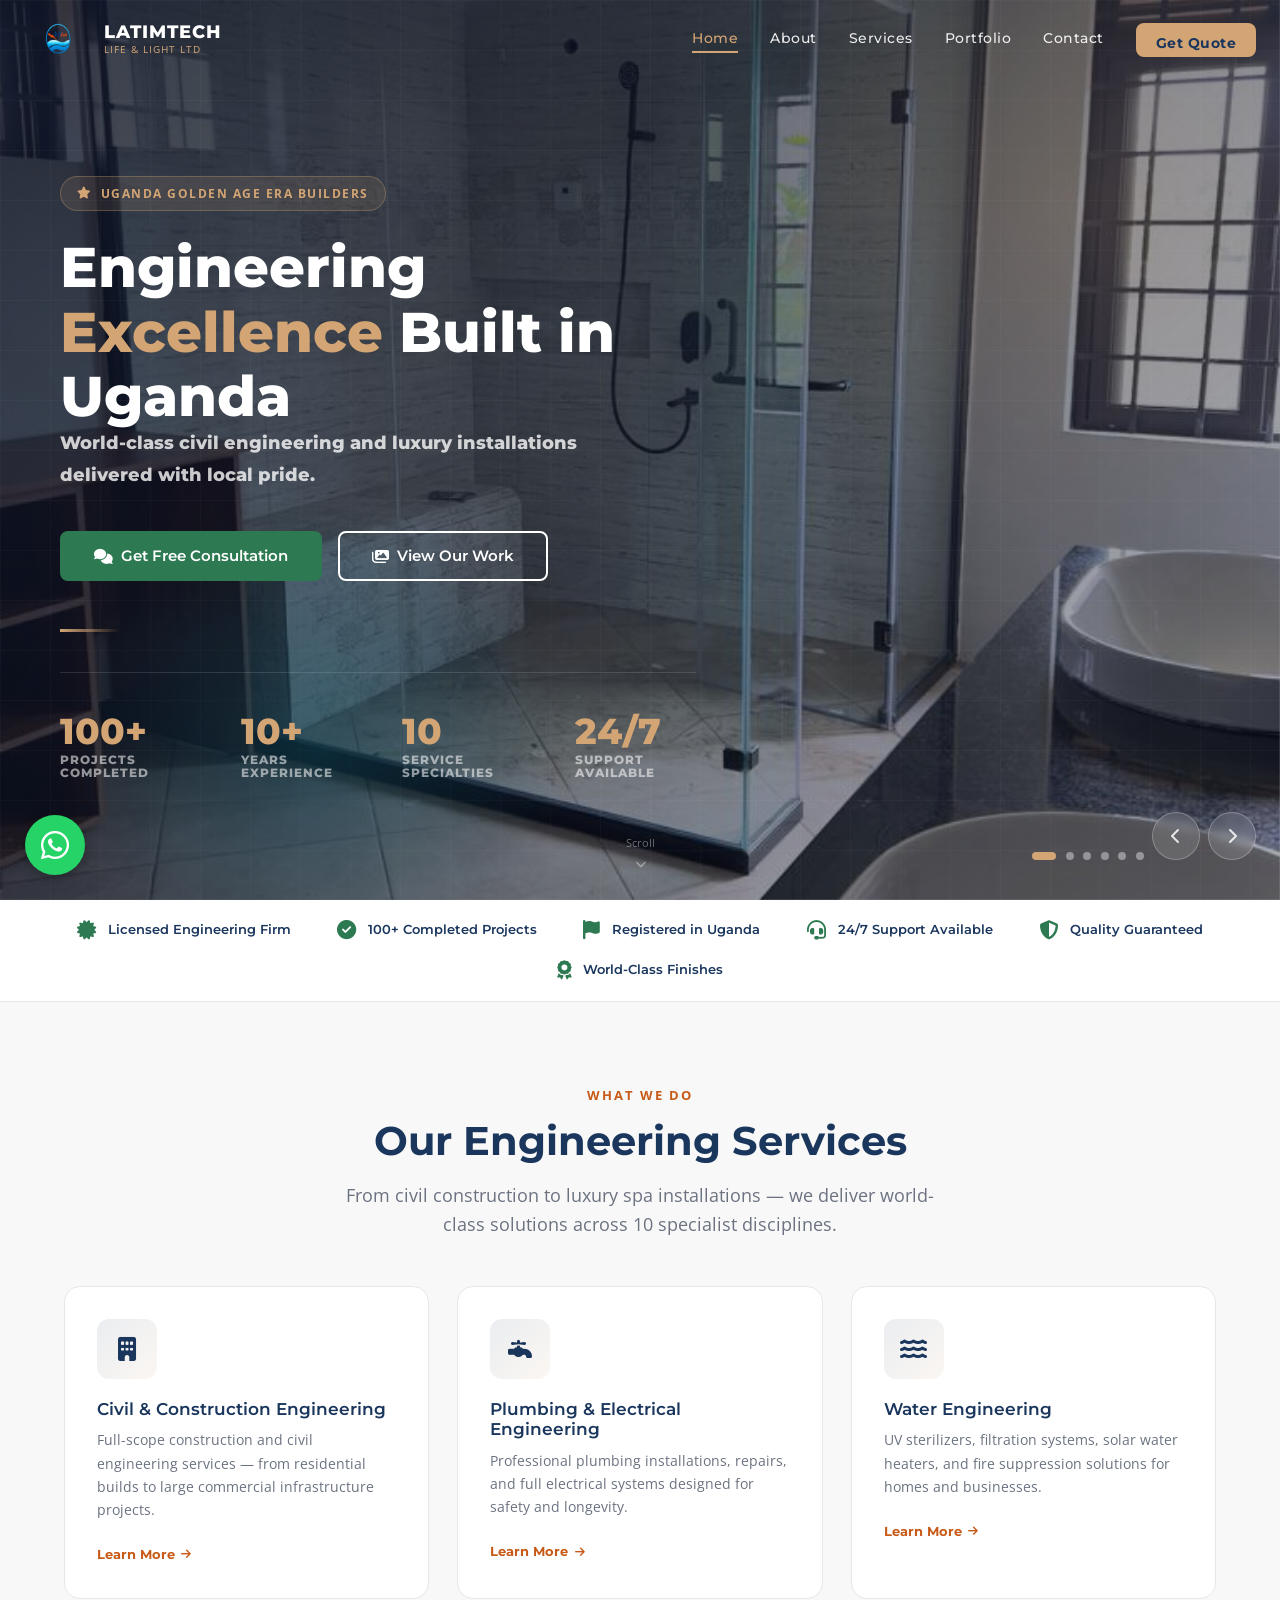
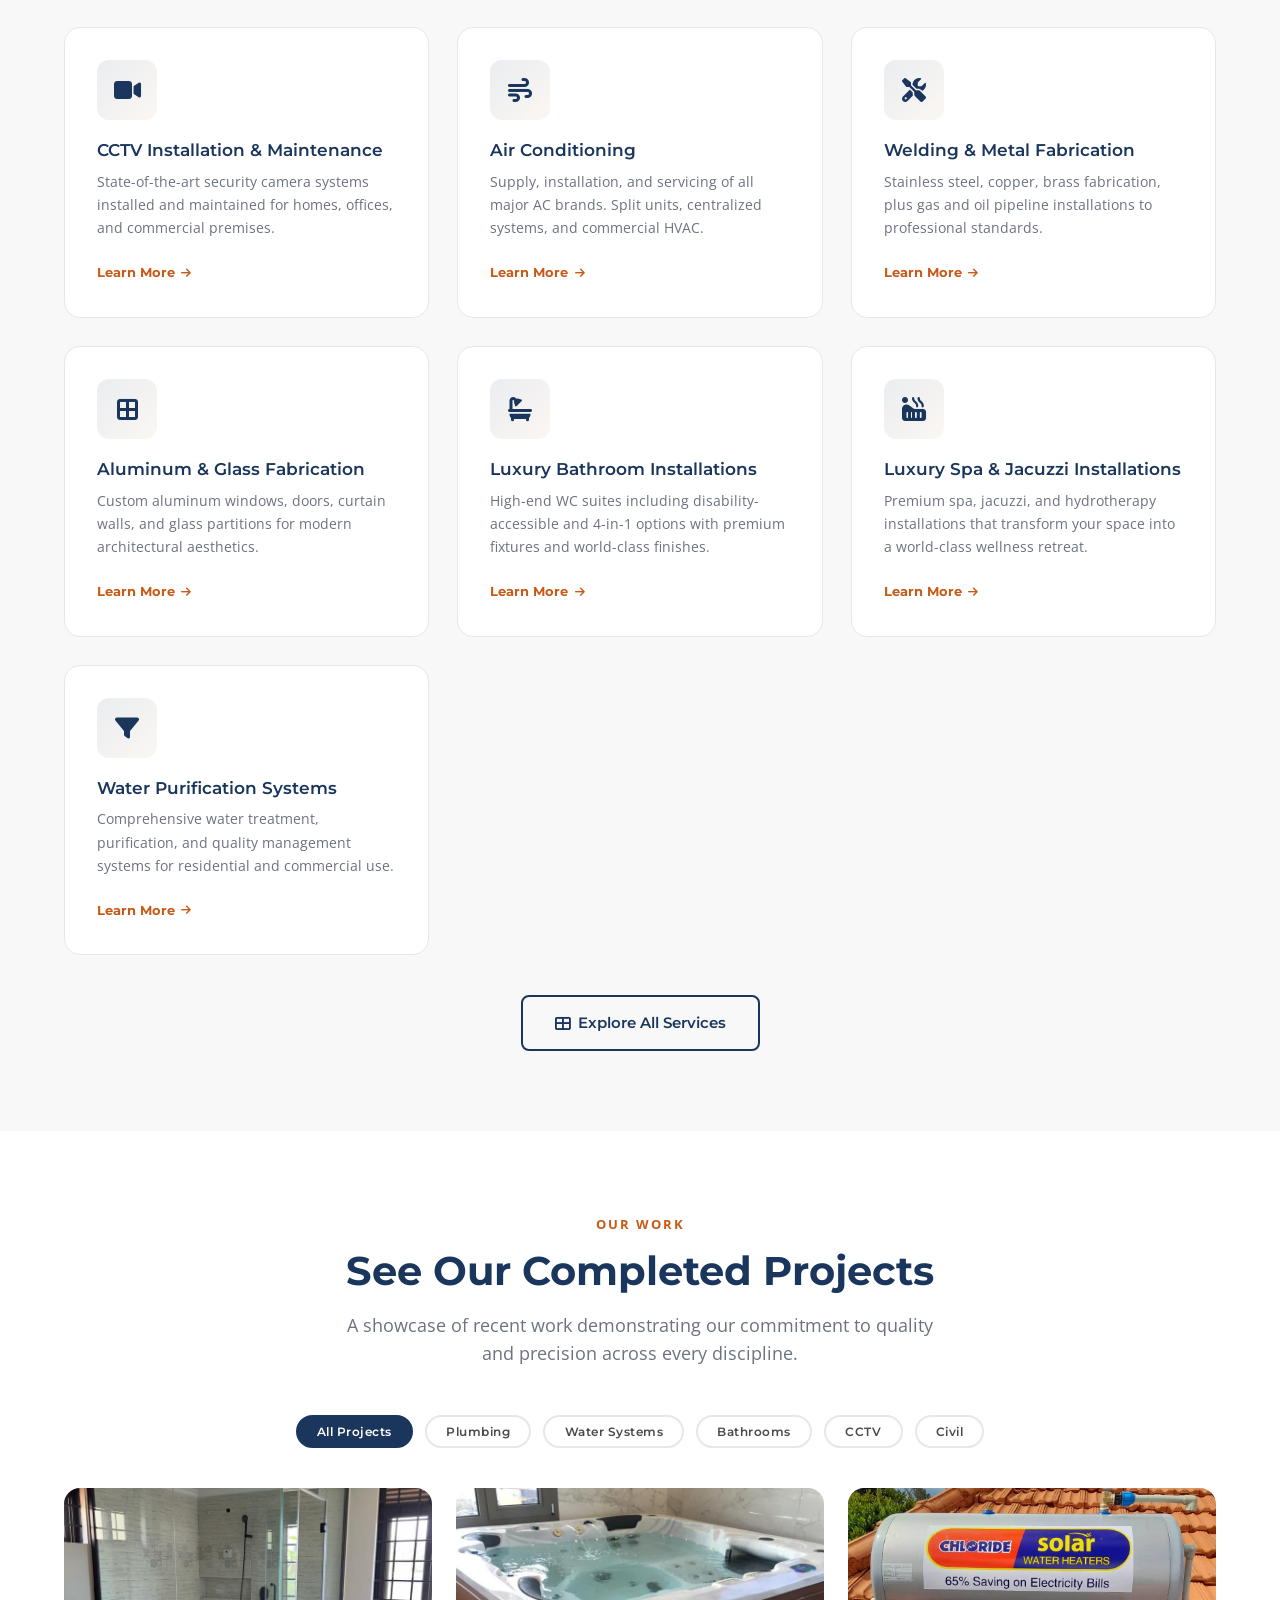
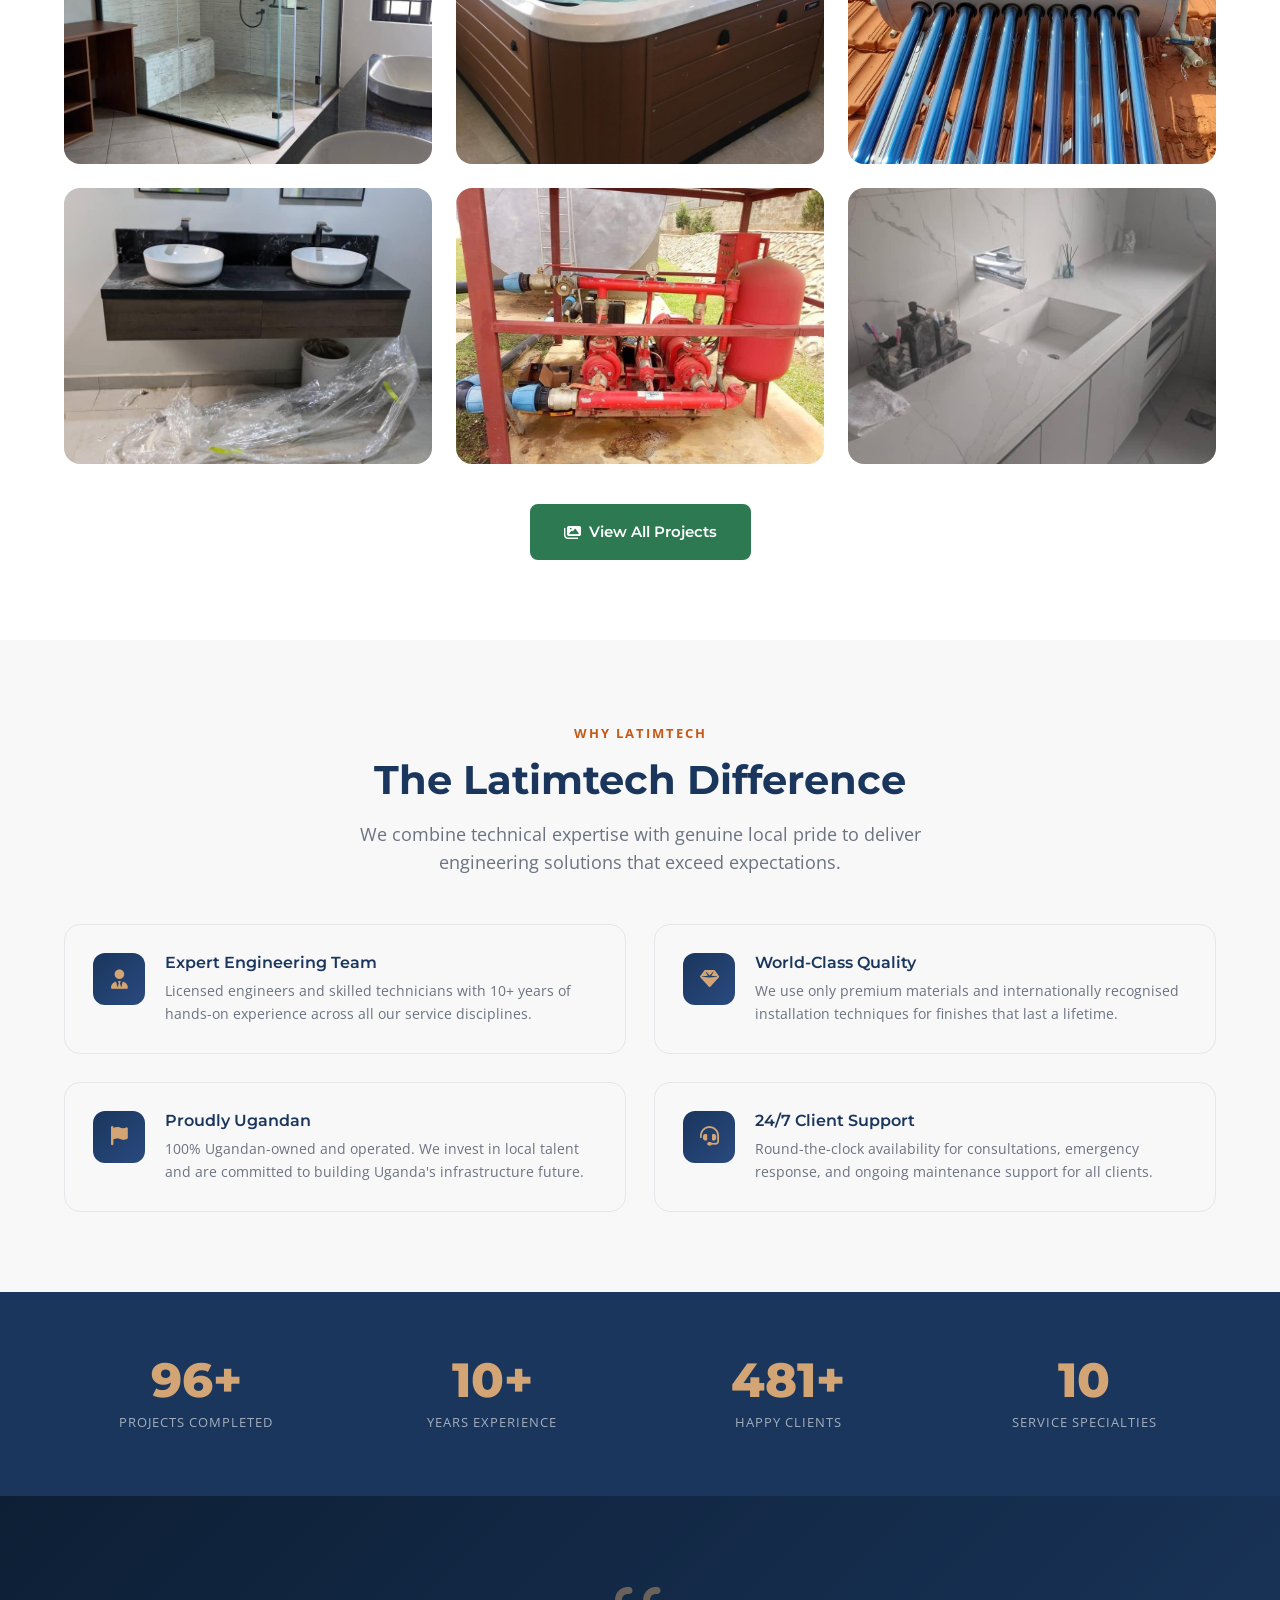
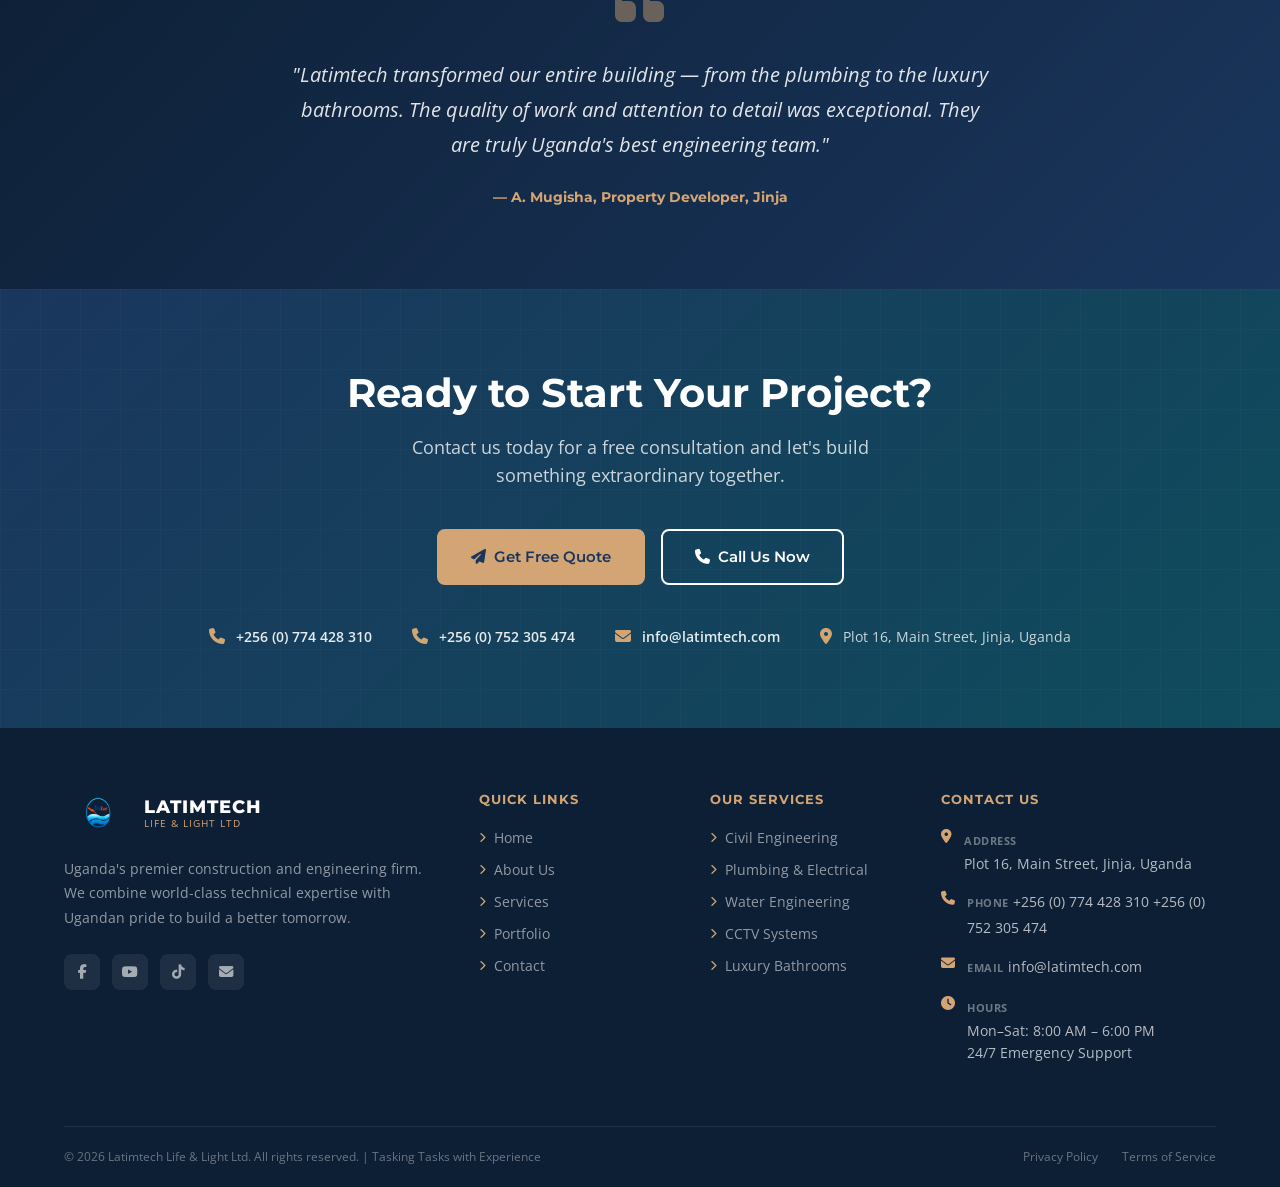
==== commit 6b2f085b: "Add hero video, WhatsApp button, Tawk.to script, and updated media files" ====
--- a/index.html
+++ b/index.html
@@ -2,7 +2,6 @@
 <html lang="en">
 <head>
   <meta charset="UTF-8" />
-  <link rel="icon" href="images/icon.png" type="image/png" />
   <meta name="viewport" content="width=device-width, initial-scale=1.0" />
   <title>Latimtech Life & Light Ltd — Uganda's Premier Engineering Firm</title>
   <meta name="description" content="Latimtech Life & Light Ltd — Construction, Civil Engineering, Plumbing, Electrical, Water Systems, CCTV, AC, Welding, Luxury Bathrooms & Spa. Jinja, Uganda." />
@@ -14,14 +13,6 @@
   <link rel="preload" href="https://cdnjs.cloudflare.com/ajax/libs/font-awesome/6.4.2/css/all.min.css" as="style" onload="this.onload=null;this.rel='stylesheet'" />
   <noscript><link rel="stylesheet" href="https://cdnjs.cloudflare.com/ajax/libs/font-awesome/6.4.2/css/all.min.css" /></noscript>
   <link rel="stylesheet" href="css/style.css" />
-  <!-- Google Analytics -->
-  <script async src="https://www.googletagmanager.com/gtag/js?id=G-TPHFS1VP4R"></script>
-  <script>
-    window.dataLayer = window.dataLayer || [];
-    function gtag(){dataLayer.push(arguments);}
-    gtag('js', new Date());
-    gtag('config', 'G-TPHFS1VP4R');
-  </script>
 </head>
 <body>
 
@@ -40,7 +31,6 @@
       <a href="about.html">About</a>
       <a href="services.html">Services</a>
       <a href="portfolio.html">Portfolio</a>
-      <a href="blog.html">Blog</a>
       <a href="contact.html">Contact</a>
       <a href="contact.html" class="nav-cta">Get Quote</a>
     </div>
@@ -53,7 +43,6 @@
     <a href="about.html">About Us</a>
     <a href="services.html">Services</a>
     <a href="portfolio.html">Portfolio</a>
-    <a href="blog.html">Blog</a>
     <a href="contact.html">Contact Us</a>
     <a href="contact.html" class="mobile-cta">Get Free Quote</a>
   </div>
@@ -61,6 +50,25 @@
 
 <!-- ===== HERO ===== -->
 <section class="hero" id="hero">
+  <div class="hero-slides" aria-hidden="true">
+    <div class="hero-slide active" style="background-image:url('images/bathroom-shower-bath-1.jpg')"></div>
+    <div class="hero-slide"        style="background-image:url('images/water-fillters.jpeg')"></div>
+    <div class="hero-slide"        style="background-image:url('images/white-luxurywashroom.jpeg')"></div>
+    <div class="hero-slide"        style="background-image:url('images/luxury-toilet.jpeg')"></div>
+    <!-- Video slide 1: place your video at videos/hero-video-1.mp4 -->
+    <div class="hero-slide hero-slide--video">
+      <video muted playsinline loop poster="images/water-fire-pumps.jpg">
+        <source src="videos/hero-video-1.mp4" type="video/mp4">
+      </video>
+    </div>
+    <!-- Video slide 2: place your video at videos/hero-video-2.mp4 -->
+    <div class="hero-slide hero-slide--video">
+      <video muted playsinline loop poster="images/solar-chloride-install.jpg">
+        <source src="videos/water-f.mp4" type="video/mp4">
+      </video>
+    </div>
+  </div>
+  <div class="hero-overlay" aria-hidden="true"></div>
   <div class="hero-pattern"></div>
   <div class="hero-orb"></div>
   <div class="hero-orb-2"></div>
@@ -69,10 +77,9 @@
       <i class="fas fa-star"></i> Uganda Golden Age Era Builders
     </div>
     <h1 class="fade-in delay-2">
-      Tasking Tasks with <span>Experience</span> —<br>Uganda's Premier Engineering Specialists
-    </h1>
+      Engineering <span>Excellence</span> Built in Uganda
     <p class="hero-sub fade-in delay-4">
-      Building A Better Tomorrow by UGANDANS. World-class civil engineering, luxury installations, and technical services delivered with local pride and expertise.
+      World-class civil engineering and luxury installations delivered with local pride.
     </p>
     <div class="hero-actions fade-in delay-6">
       <a href="contact.html" class="btn btn-primary"><i class="fas fa-comments"></i> Get Free Consultation</a>
@@ -101,6 +108,20 @@
   <div class="hero-scroll">
     <span>Scroll</span>
     <i class="fas fa-chevron-down"></i>
+  </div>
+  <button class="hero-arrow hero-arrow-prev" id="heroPrev" aria-label="Previous slide">
+    <i class="fas fa-chevron-left"></i>
+  </button>
+  <button class="hero-arrow hero-arrow-next" id="heroNext" aria-label="Next slide">
+    <i class="fas fa-chevron-right"></i>
+  </button>
+  <div class="hero-dots" id="heroDots">
+    <button class="hero-dot active" data-index="0" aria-label="Slide 1"></button>
+    <button class="hero-dot"        data-index="1" aria-label="Slide 2"></button>
+    <button class="hero-dot"        data-index="2" aria-label="Slide 3"></button>
+    <button class="hero-dot"        data-index="3" aria-label="Slide 4"></button>
+    <button class="hero-dot"        data-index="4" aria-label="Slide 5"></button>
+    <button class="hero-dot"        data-index="5" aria-label="Slide 6"></button>
   </div>
 </section>
 
@@ -474,6 +495,7 @@
 </footer>
 
 <script src="js/main.js" defer></script>
+
 <!--Start of Tawk.to Script-->
 <script type="text/javascript">
 var Tawk_API=Tawk_API||{}, Tawk_LoadStart=new Date();
@@ -487,5 +509,10 @@
 })();
 </script>
 <!--End of Tawk.to Script-->
+
+<!-- ===== WHATSAPP FLOAT ===== -->
+<a href="https://wa.me/256774428310" class="whatsapp-float" target="_blank" rel="noopener" aria-label="Chat with us on WhatsApp">
+  <i class="fab fa-whatsapp"></i>
+</a>
 </body>
 </html>
--- a/css/style.css
+++ b/css/style.css
@@ -178,7 +178,6 @@
 .hero {
   min-height:100vh; position:relative;
   display:flex; align-items:center; overflow:hidden;
-  background:linear-gradient(135deg,#0D1F35 0%,#1A365D 50%,#0F4C5C 100%);
 }
 .hero-pattern {
   position:absolute; inset:0;
@@ -198,8 +197,8 @@
   width:500px; height:500px; bottom:-100px; left:5%; pointer-events:none;
 }
 .hero-content {
-  position:relative; z-index:1; max-width:1200px;
-  margin:0 auto; padding:0 1.5rem; width:100%; padding-top:5rem;
+  position:relative; z-index:3; max-width:720px;
+  margin:0; padding:0 1.5rem 0 60px; width:100%; padding-top:5rem;
 }
 .hero-badge {
   display:inline-flex; align-items:center; gap:.5rem;
@@ -230,7 +229,7 @@
   text-transform:uppercase; letter-spacing:1px; margin-top:.25rem;
 }
 .hero-scroll {
-  position:absolute; bottom:2rem; left:50%; transform:translateX(-50%);
+  position:absolute; bottom:30px; left:50%; transform:translateX(-50%);
   display:flex; flex-direction:column; align-items:center; gap:.4rem;
   color:rgba(255,255,255,.4); font-size:.7rem;
   animation:bounceDown 2s infinite;
@@ -238,6 +237,62 @@
 @keyframes bounceDown {
   0%,100% { transform:translateX(-50%) translateY(0); }
   50%      { transform:translateX(-50%) translateY(8px); }
+}
+
+/* --- Hero Slideshow --------------------------------------- */
+.hero-slides { position:absolute; inset:0; z-index:0; }
+.hero-slide {
+  position:absolute; inset:0;
+  background-size:cover; background-position:center;
+  opacity:0; transition:opacity 1.2s ease-in-out; will-change:opacity;
+}
+.hero-slide.active { opacity:1; }
+.hero-slide--video video {
+  position:absolute; inset:0; width:100%; height:100%;
+  object-fit:cover; object-position:center;
+}
+
+.hero-overlay {
+  position:absolute; inset:0; z-index:1;
+  background: linear-gradient(135deg, rgba(15,23,42,0.85) 0%, rgba(15,23,42,0.5) 60%, rgba(15,23,42,0.3) 100%);
+  pointer-events:none;
+}
+
+.hero-pattern { z-index:2; }
+.hero-orb     { z-index:2; }
+.hero-orb-2   { z-index:2; }
+.hero-scroll  { z-index:5; }
+
+.hero-arrow {
+  position:absolute; top:auto; bottom:2.5rem; transform:none; z-index:4;
+  width:48px; height:48px; border-radius:50%;
+  display:flex; align-items:center; justify-content:center;
+  background:rgba(255,255,255,.12); border:1px solid rgba(255,255,255,.25);
+  color:rgba(255,255,255,.85); font-size:1rem; cursor:pointer;
+  transition:background .25s, transform .25s, border-color .25s;
+  backdrop-filter:blur(4px); -webkit-backdrop-filter:blur(4px);
+}
+.hero-arrow:hover {
+  background:rgba(212,165,116,.35); border-color:rgba(212,165,116,.6);
+  color:var(--white); transform:scale(1.1);
+}
+.hero-arrow-prev { left:auto; right:5rem; }
+.hero-arrow-next { right:1.5rem; }
+
+.hero-dots {
+  position:absolute; bottom:2.5rem; left:auto; right:8.5rem; transform:none;
+  z-index:4; display:flex; gap:.6rem; align-items:center;
+}
+.hero-dot {
+  width:8px; height:8px; border-radius:50%; border:none;
+  background:rgba(255,255,255,.40); cursor:pointer; padding:0;
+  transition:background .3s, width .3s, border-radius .3s;
+}
+.hero-dot.active { width:24px; border-radius:4px; background:var(--secondary); }
+.hero-dot:hover:not(.active) { background:rgba(255,255,255,.70); }
+
+@media(max-width:640px) {
+  .hero-arrow { width:38px; height:38px; font-size:.85rem; }
 }
 
 /* --- Trust Bar -------------------------------------------- */
@@ -680,7 +735,12 @@
   .services-grid  { grid-template-columns:1fr; }
   .projects-grid  { grid-template-columns:repeat(2,1fr); }
   .portfolio-grid { grid-template-columns:repeat(2,1fr); }
-  .hero-content   { padding-top:3.5rem; }
+  .hero-content   { padding-top:3.5rem; padding-left:1.5rem; max-width:100%; }
+  .hero-arrow     { top:50%; bottom:auto; transform:translateY(-50%); }
+  .hero-arrow:hover { transform:translateY(-50%) scale(1.1); }
+  .hero-arrow-prev  { right:auto; left:.75rem; }
+  .hero-arrow-next  { right:.75rem; }
+  .hero-dots      { bottom:4.5rem; left:50%; right:auto; transform:translateX(-50%); }
   .hero-stats     { display:grid; grid-template-columns:repeat(2,1fr); gap:1.25rem; }
   .hero-actions   { flex-direction:column; align-items:stretch; }
   .hero-actions .btn { justify-content:center; }
@@ -756,139 +816,30 @@
 .info-icon i{color:var(--secondary);font-size:1.3rem}
 @media(max-width:768px){.two-col-grid{grid-template-columns:1fr}}
 
-/* ============================================================
-   BLOG — Listing & Single Post
-   ============================================================ */
-
-/* --- Blog grid (listing page) ----------------------------- */
-.blog-grid {
-  display: grid;
-  grid-template-columns: repeat(auto-fill, minmax(300px, 1fr));
-  gap: 2rem;
-  padding: 1rem 0 2rem;
-}
-
-.blog-card {
-  background: var(--white);
-  border-radius: var(--radius-lg);
-  overflow: hidden;
-  box-shadow: var(--shadow);
-  transition: var(--transition);
-  display: flex;
-  flex-direction: column;
-}
-.blog-card:hover { transform: translateY(-4px); box-shadow: var(--shadow-xl); }
-
-.blog-card-img {
-  display: block;
-  overflow: hidden;
-  height: 200px;
-  background: var(--primary);
-}
-.blog-card-img img {
-  width: 100%; height: 100%; object-fit: cover;
-  transition: transform .4s ease;
-}
-.blog-card:hover .blog-card-img img { transform: scale(1.05); }
-
-.blog-card-placeholder {
-  width: 100%; height: 100%;
-  display: flex; align-items: center; justify-content: center;
-  background: linear-gradient(135deg, var(--primary), var(--primary-light));
-}
-.blog-card-placeholder i { font-size: 3rem; color: rgba(255,255,255,.3); }
-
-.blog-card-body { padding: 1.5rem; flex: 1; display: flex; flex-direction: column; }
-
-.blog-tags { display: flex; flex-wrap: wrap; gap: .4rem; margin-bottom: .75rem; }
-.blog-tag {
-  background: rgba(26,54,93,.08); color: var(--primary);
-  padding: .2rem .65rem; border-radius: 20px;
-  font-size: .75rem; font-weight: 600; text-transform: uppercase; letter-spacing: .04em;
-}
-
-.blog-card-body h3 { font-size: 1.1rem; margin-bottom: .6rem; line-height: 1.4; }
-.blog-card-body h3 a { color: var(--primary); }
-.blog-card-body h3 a:hover { color: var(--accent); }
-
-.blog-excerpt { color: var(--text-light); font-size: .9rem; line-height: 1.6; margin-bottom: 1rem; flex: 1; }
-
-.blog-meta {
-  display: flex; align-items: center; justify-content: space-between;
-  margin-top: auto; padding-top: 1rem;
-  border-top: 1px solid var(--border);
-  font-size: .85rem; color: var(--text-light);
-}
-.blog-meta i { margin-right: .35rem; color: var(--secondary); }
-
-.blog-read-more {
-  color: var(--primary); font-weight: 600; font-size: .85rem;
-  display: flex; align-items: center; gap: .3rem;
-}
-.blog-read-more:hover { color: var(--accent); }
-.blog-read-more i { font-size: .75rem; transition: transform .2s; }
-.blog-read-more:hover i { transform: translateX(3px); }
-
-.blog-loading, .blog-empty {
-  text-align: center; padding: 4rem 1rem;
-  color: var(--text-light); font-size: 1.1rem;
-  grid-column: 1 / -1;
-}
-.blog-loading i { margin-right: .5rem; color: var(--secondary); }
-
-/* --- Single post ------------------------------------------ */
-.blog-post-section { padding-top: 0; }
-
-.blog-post-article {
-  max-width: 800px;
-  margin: 0 auto;
-  padding: 3rem 0 4rem;
-}
-
-.blog-post-header { margin-bottom: 2rem; }
-.blog-post-header h1 { font-size: clamp(1.8rem, 4vw, 2.8rem); margin: 1rem 0 .75rem; }
-.blog-post-excerpt {
-  font-size: 1.15rem; color: var(--text-light);
-  line-height: 1.7; margin-bottom: 1rem;
-  border-left: 4px solid var(--secondary);
-  padding-left: 1.2rem;
-}
-.blog-post-meta { display: flex; gap: 1.5rem; font-size: .9rem; color: var(--text-light); }
-.blog-post-meta i { color: var(--secondary); margin-right: .3rem; }
-
-.blog-post-hero-img {
-  border-radius: var(--radius-lg);
-  overflow: hidden;
-  margin-bottom: 2.5rem;
-  box-shadow: var(--shadow-lg);
-  max-height: 480px;
-}
-.blog-post-hero-img img { width: 100%; height: 100%; object-fit: cover; }
-
-.blog-post-body { line-height: 1.8; color: var(--text); }
-.blog-post-body h2 { margin: 2rem 0 .75rem; color: var(--primary); }
-.blog-post-body h3 { margin: 1.5rem 0 .5rem; color: var(--primary); }
-.blog-post-body p  { margin-bottom: 1.2rem; }
-.blog-post-body ul, .blog-post-body ol { margin: 1rem 0 1.2rem 1.5rem; }
-.blog-post-body li { margin-bottom: .4rem; }
-.blog-post-body blockquote {
-  border-left: 4px solid var(--secondary);
-  padding: 1rem 1.5rem; margin: 1.5rem 0;
-  background: rgba(212,165,116,.08);
-  border-radius: 0 var(--radius) var(--radius) 0;
-  font-style: italic; color: var(--text-light);
-}
-.blog-post-body code {
-  background: var(--bg-dark); padding: .15rem .4rem;
-  border-radius: 4px; font-size: .88em;
-}
-.blog-figure { margin: 1.5rem 0; }
-.blog-figure img { border-radius: var(--radius); width: 100%; }
-.blog-figure figcaption { font-size: .85rem; color: var(--text-light); text-align: center; margin-top: .5rem; }
-
-.blog-post-footer { margin-top: 3rem; padding-top: 2rem; border-top: 1px solid var(--border); }
-
-@media(max-width: 768px) {
-  .blog-grid { grid-template-columns: 1fr; }
-  .blog-post-article { padding: 2rem 0; }
-}
+/* --- WhatsApp Floating Button -------------------------------- */
+@keyframes whatsapp-pulse {
+  0%   { box-shadow: 0 4px 12px rgba(0,0,0,.25), 0 0 0 0   rgba(37,211,102,.55); }
+  70%  { box-shadow: 0 4px 12px rgba(0,0,0,.25), 0 0 0 14px rgba(37,211,102,0);  }
+  100% { box-shadow: 0 4px 12px rgba(0,0,0,.25), 0 0 0 0   rgba(37,211,102,0);  }
+}
+.whatsapp-float {
+  position:fixed; bottom:25px; left:25px; z-index:9999;
+  width:60px; height:60px; border-radius:50%;
+  background:#25D366;
+  display:flex; align-items:center; justify-content:center;
+  color:#fff; font-size:32px; text-decoration:none;
+  box-shadow:0 4px 12px rgba(0,0,0,.25);
+  cursor:pointer;
+  transition:all .3s ease;
+  animation:whatsapp-pulse 2.4s ease-out infinite;
+}
+.whatsapp-float:hover {
+  background:#1ebe5d;
+  transform:scale(1.1);
+  box-shadow:0 6px 20px rgba(0,0,0,.35);
+  color:#fff;
+  animation:none;
+}
+@media(max-width:480px) {
+  .whatsapp-float { width:52px; height:52px; font-size:26px; bottom:18px; left:18px; }
+}
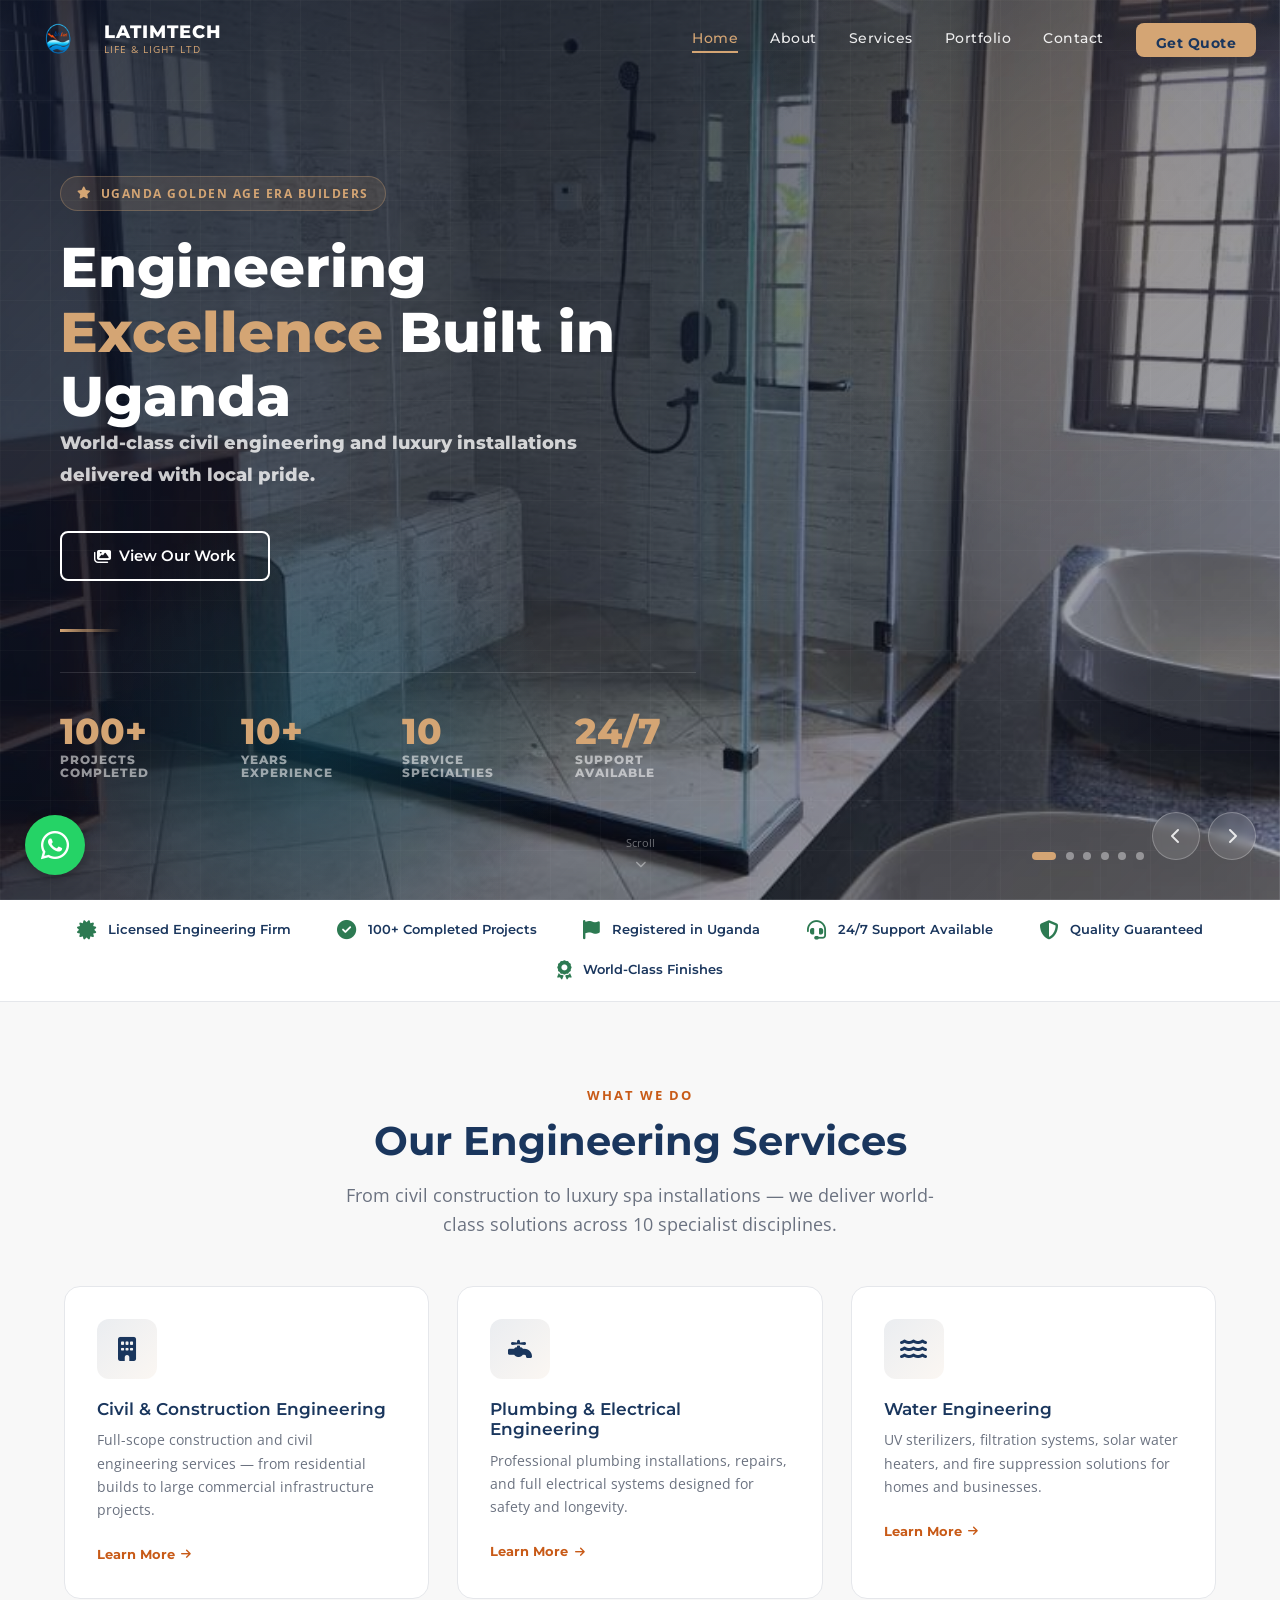
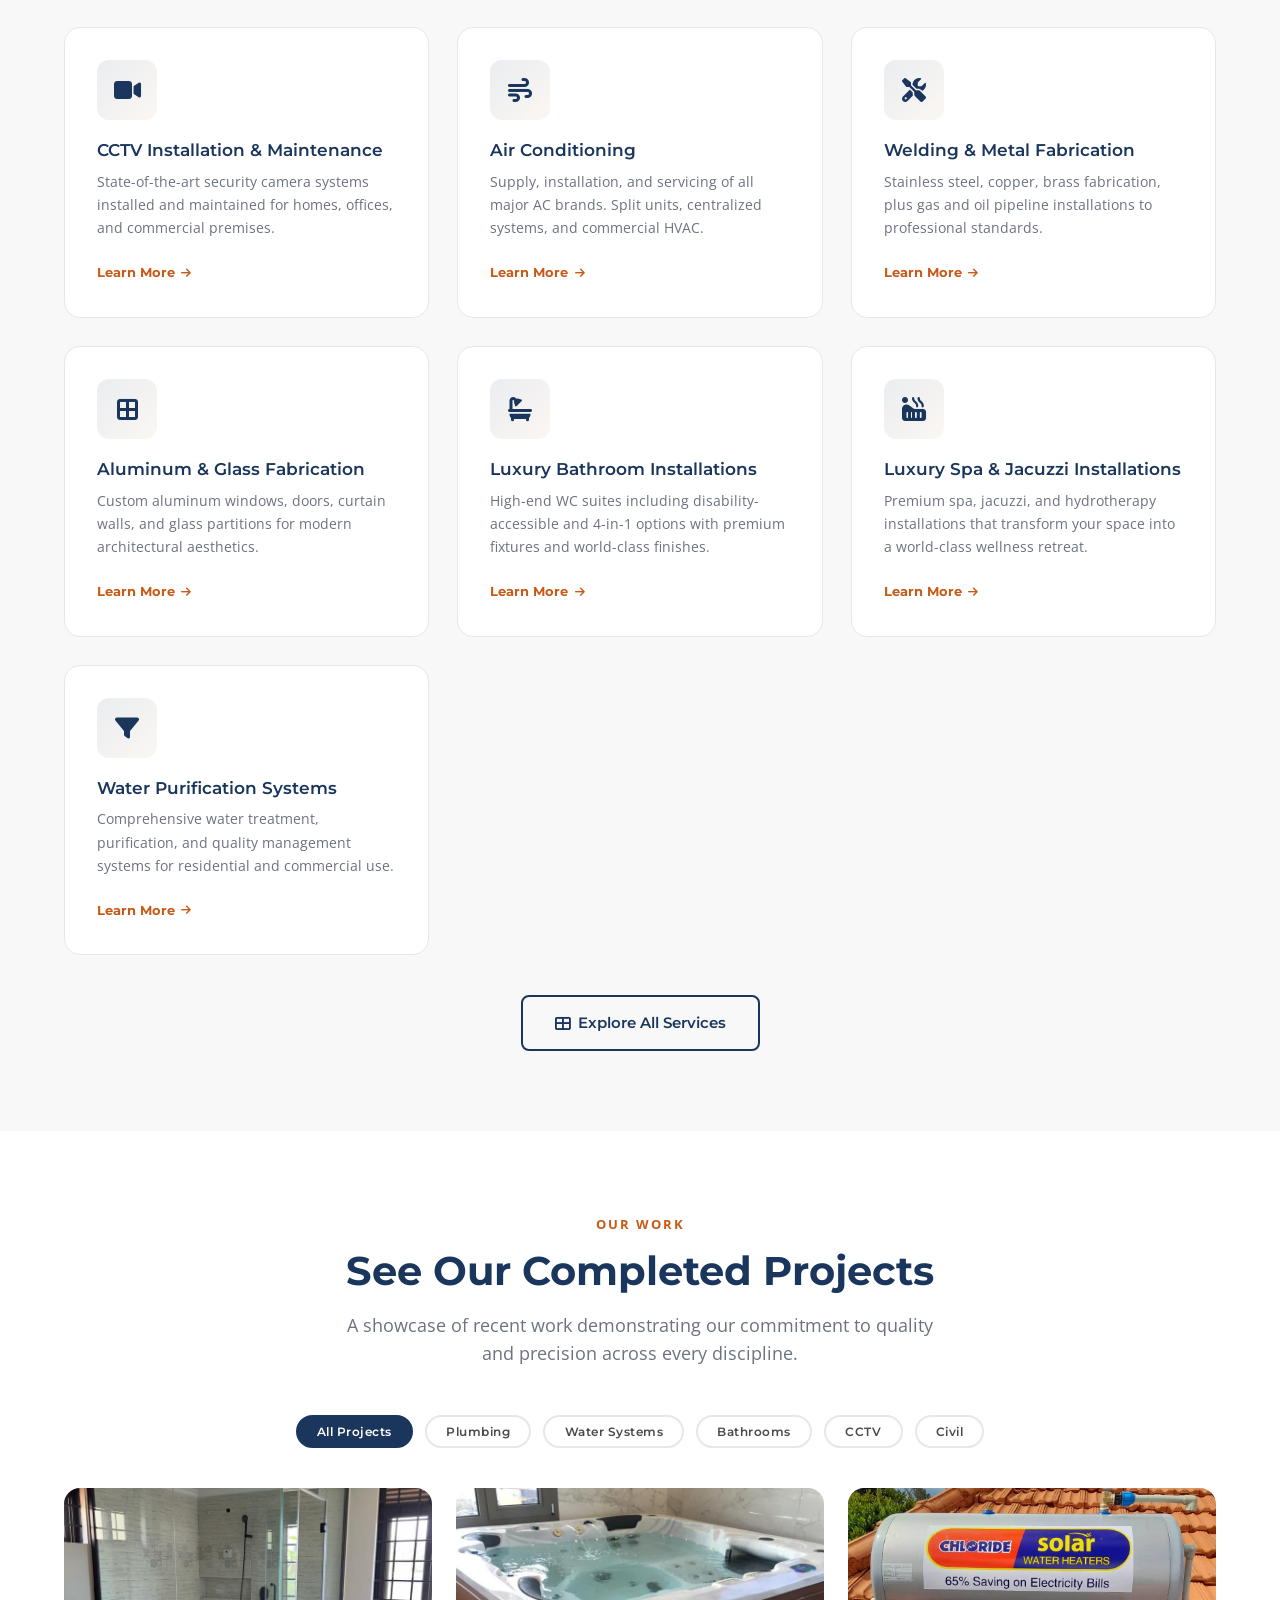
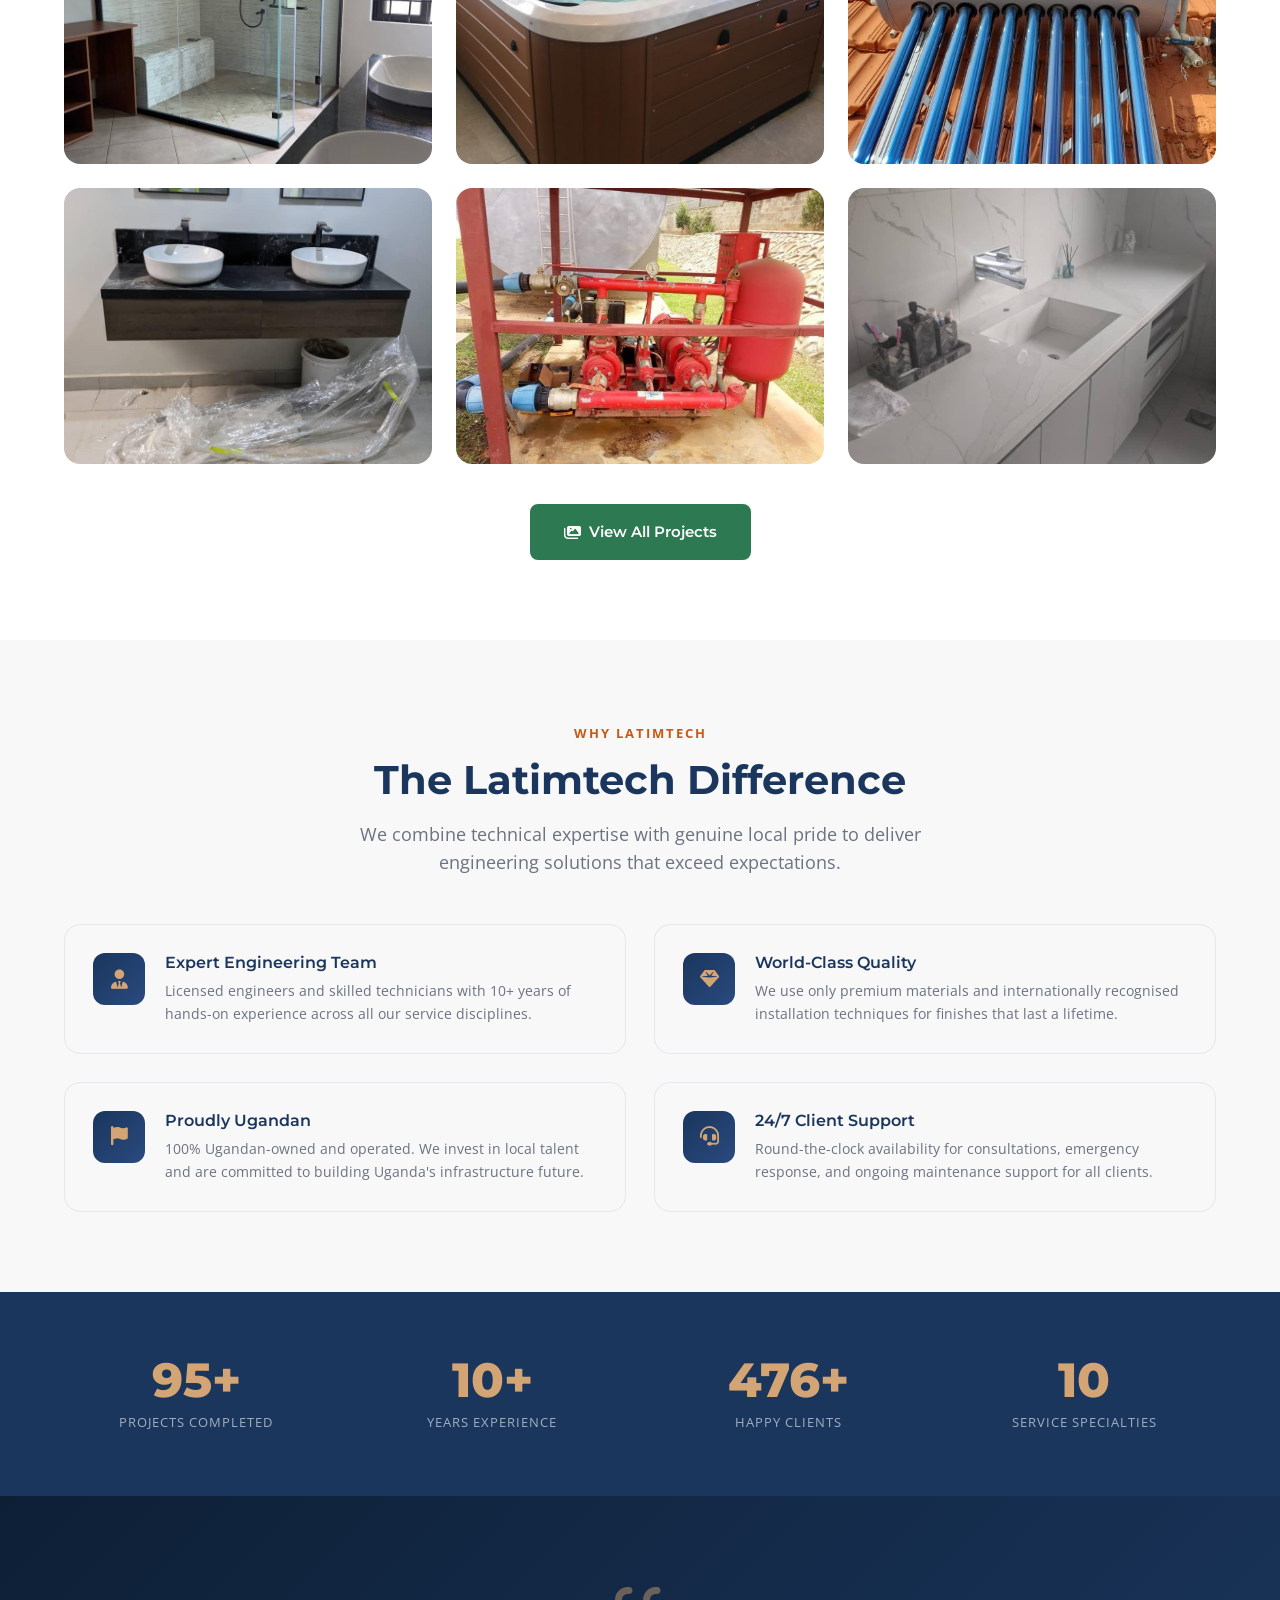
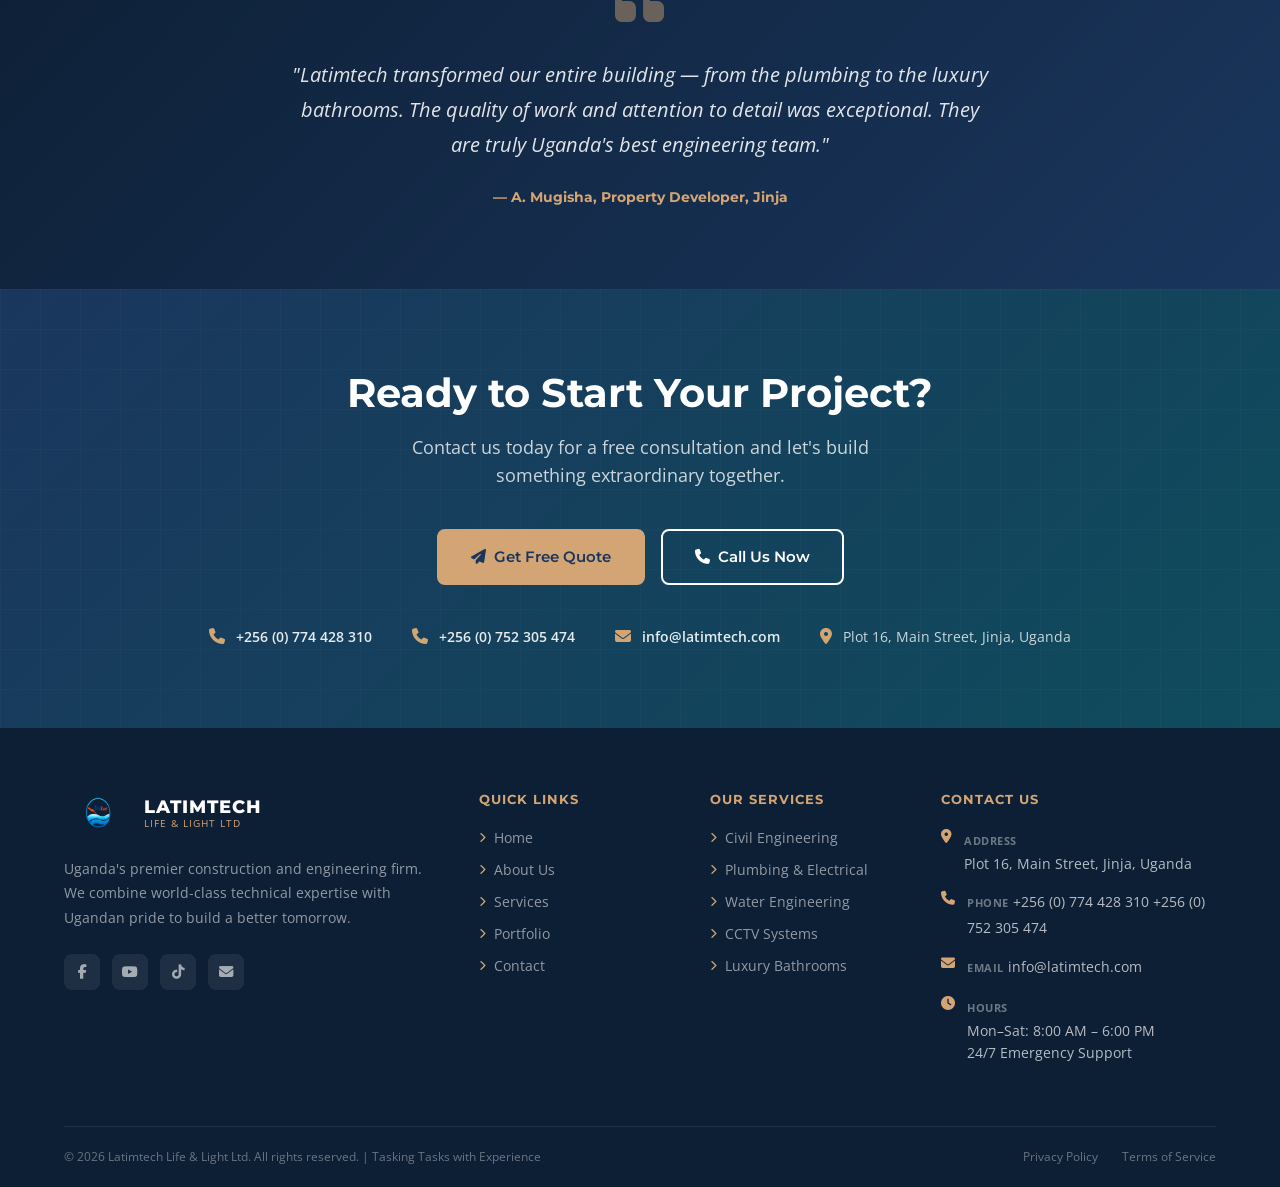
==== commit 2bc0b508: "Remove Get Free Consultation button from hero section" ====
--- a/index.html
+++ b/index.html
@@ -82,7 +82,6 @@
       World-class civil engineering and luxury installations delivered with local pride.
     </p>
     <div class="hero-actions fade-in delay-6">
-      <a href="contact.html" class="btn btn-primary"><i class="fas fa-comments"></i> Get Free Consultation</a>
       <a href="portfolio.html" class="btn btn-secondary"><i class="fas fa-images"></i> View Our Work</a>
     </div>
     <div class="hero-divider fade-in delay-7"></div>
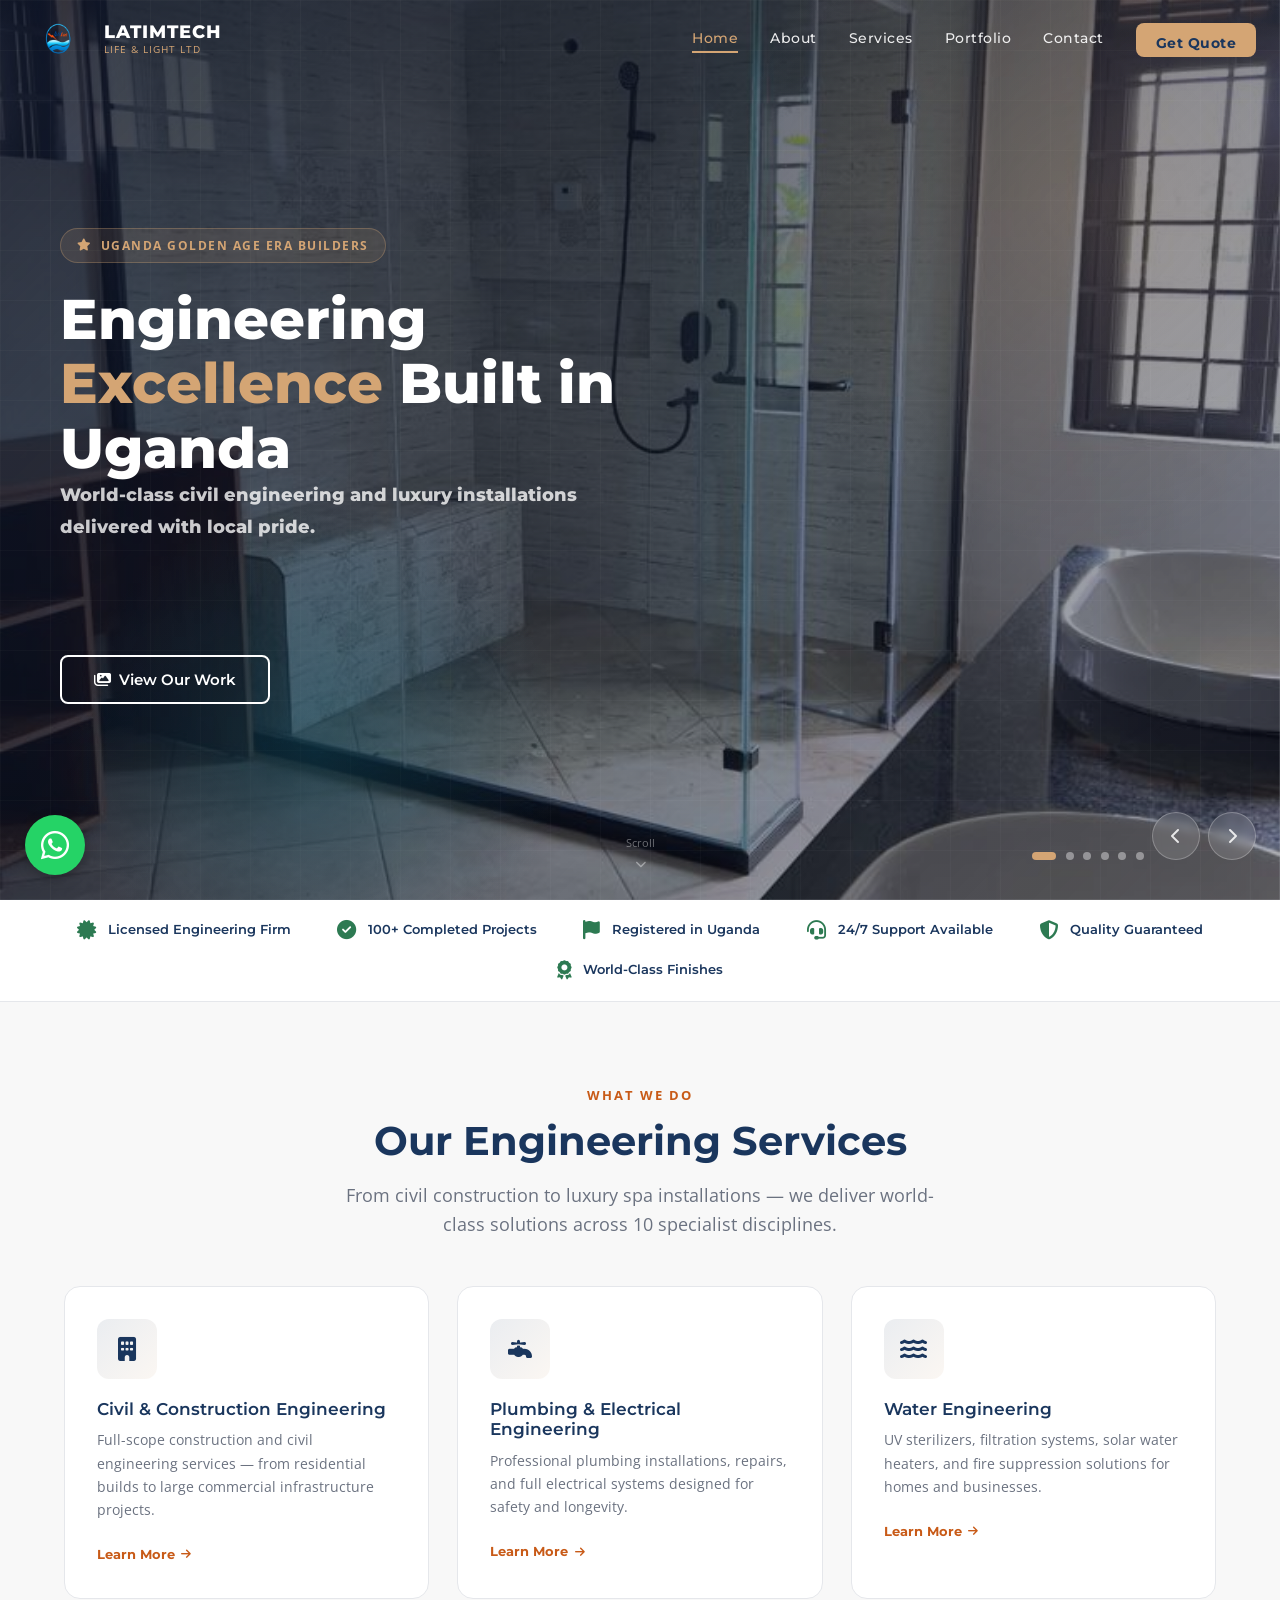
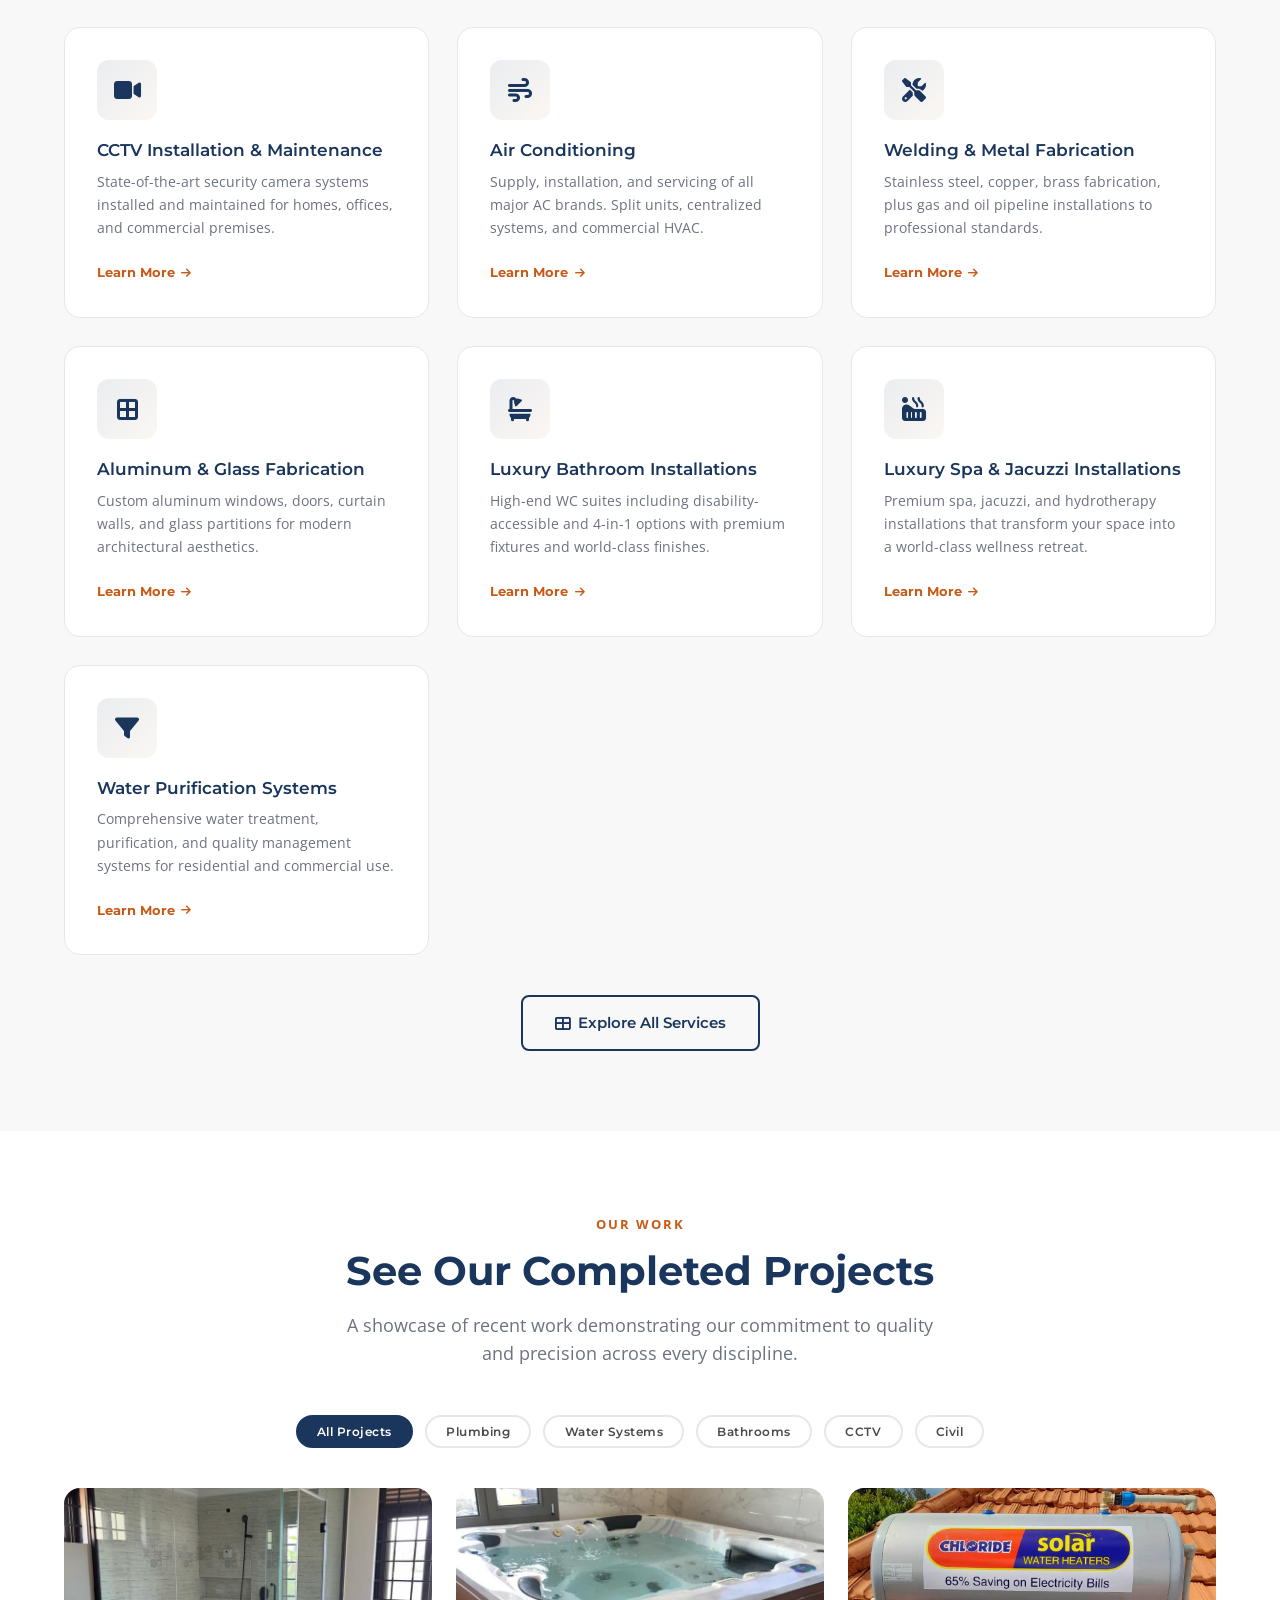
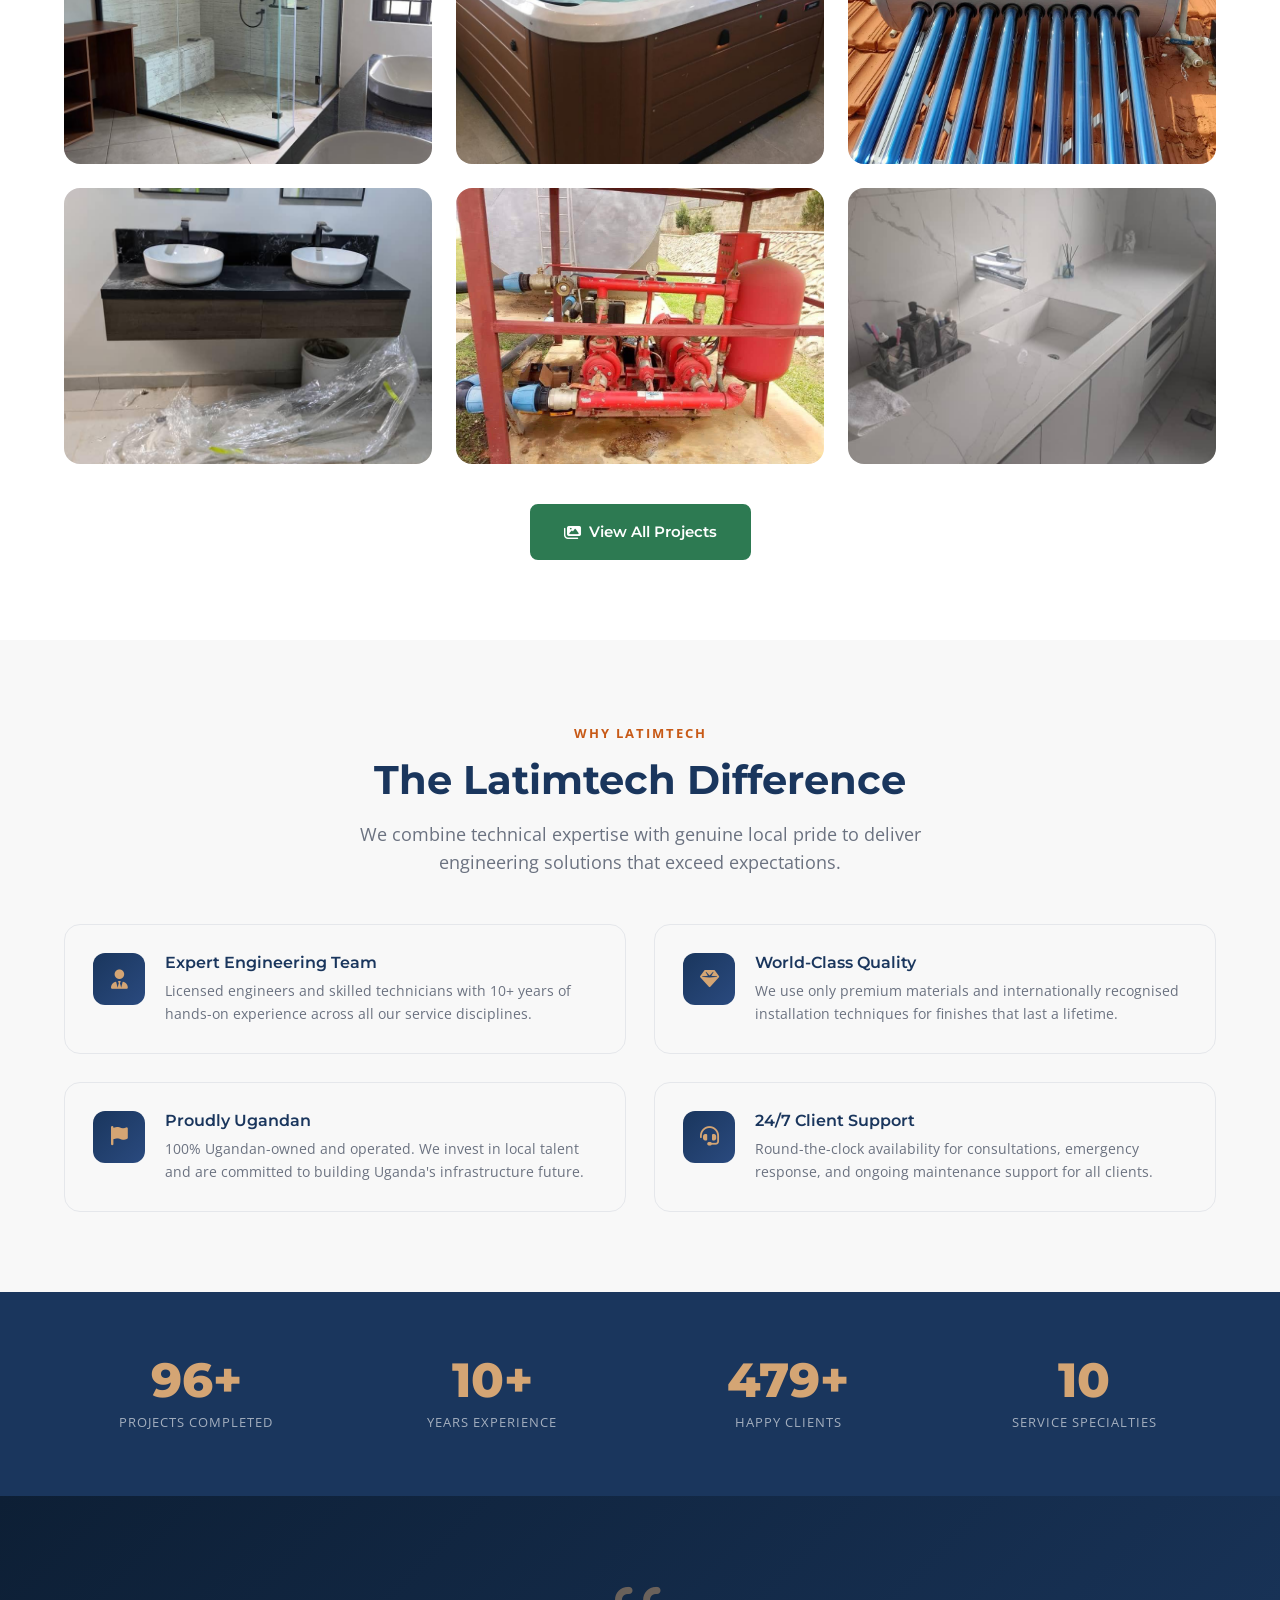
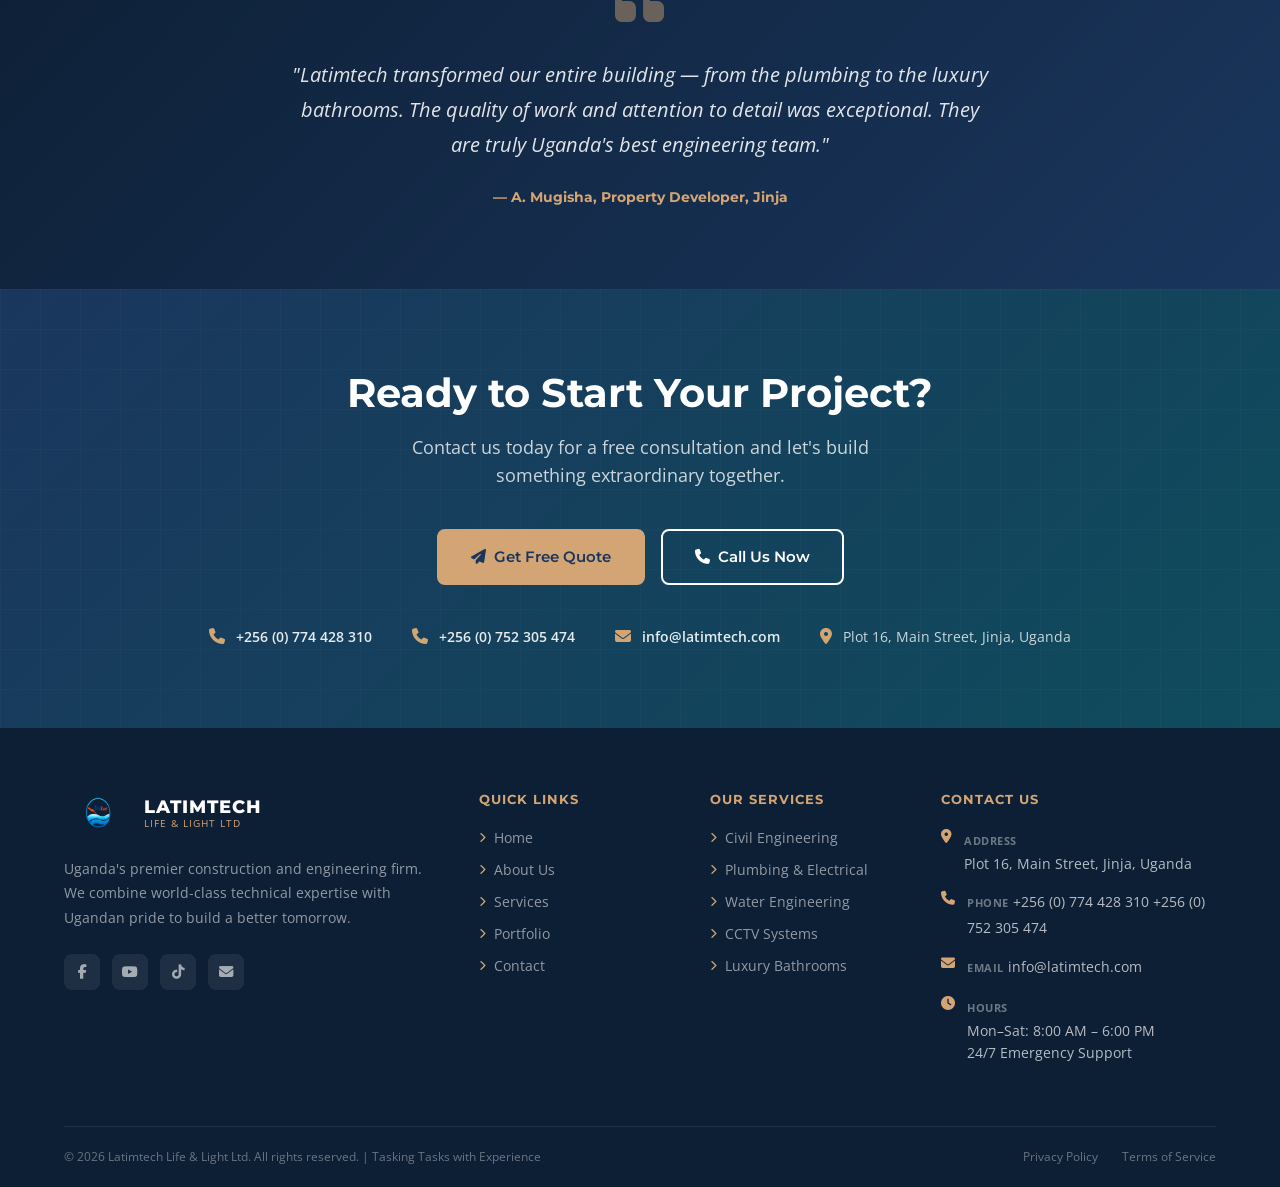
==== commit 20751a77: "fix: move View Our Work button to stats position, fix mobile arrows" ====
--- a/index.html
+++ b/index.html
@@ -81,27 +81,8 @@
     <p class="hero-sub fade-in delay-4">
       World-class civil engineering and luxury installations delivered with local pride.
     </p>
-    <div class="hero-actions fade-in delay-6">
+    <div class="hero-actions fade-in delay-8">
       <a href="portfolio.html" class="btn btn-secondary"><i class="fas fa-images"></i> View Our Work</a>
-    </div>
-    <div class="hero-divider fade-in delay-7"></div>
-    <div class="hero-stats fade-in delay-8">
-      <div class="hero-stat">
-        <span class="number" data-count="100" data-suffix="+">100+</span>
-        <span class="lbl">Projects Completed</span>
-      </div>
-      <div class="hero-stat">
-        <span class="number" data-count="10" data-suffix="+">10+</span>
-        <span class="lbl">Years Experience</span>
-      </div>
-      <div class="hero-stat">
-        <span class="number" data-count="10" data-suffix="">10</span>
-        <span class="lbl">Service Specialties</span>
-      </div>
-      <div class="hero-stat">
-        <span class="number" data-count="24" data-suffix="/7">24/7</span>
-        <span class="lbl">Support Available</span>
-      </div>
     </div>
   </div>
   <div class="hero-scroll">
--- a/css/style.css
+++ b/css/style.css
@@ -213,7 +213,7 @@
   font-size:1.125rem; color:rgba(255,255,255,.78);
   max-width:600px; margin-bottom:2.5rem; line-height:1.75;
 }
-.hero-actions { display:flex; gap:1rem; flex-wrap:wrap; margin-bottom:3rem; }
+.hero-actions { display:flex; gap:1rem; flex-wrap:wrap; margin-top:7rem; margin-bottom:3rem; }
 .hero-divider {
   width:60px; height:3px; margin-bottom:2.5rem;
   background:linear-gradient(90deg,var(--secondary),transparent);
@@ -736,10 +736,10 @@
   .projects-grid  { grid-template-columns:repeat(2,1fr); }
   .portfolio-grid { grid-template-columns:repeat(2,1fr); }
   .hero-content   { padding-top:3.5rem; padding-left:1.5rem; max-width:100%; }
-  .hero-arrow     { top:50%; bottom:auto; transform:translateY(-50%); }
-  .hero-arrow:hover { transform:translateY(-50%) scale(1.1); }
-  .hero-arrow-prev  { right:auto; left:.75rem; }
-  .hero-arrow-next  { right:.75rem; }
+  .hero-arrow     { top:auto; bottom:80px; transform:none; width:32px; height:32px; font-size:.75rem; opacity:.55; }
+  .hero-arrow:hover { transform:scale(1.1); opacity:.85; }
+  .hero-arrow-prev  { left:24px; right:auto; }
+  .hero-arrow-next  { right:24px; }
   .hero-dots      { bottom:4.5rem; left:50%; right:auto; transform:translateX(-50%); }
   .hero-stats     { display:grid; grid-template-columns:repeat(2,1fr); gap:1.25rem; }
   .hero-actions   { flex-direction:column; align-items:stretch; }
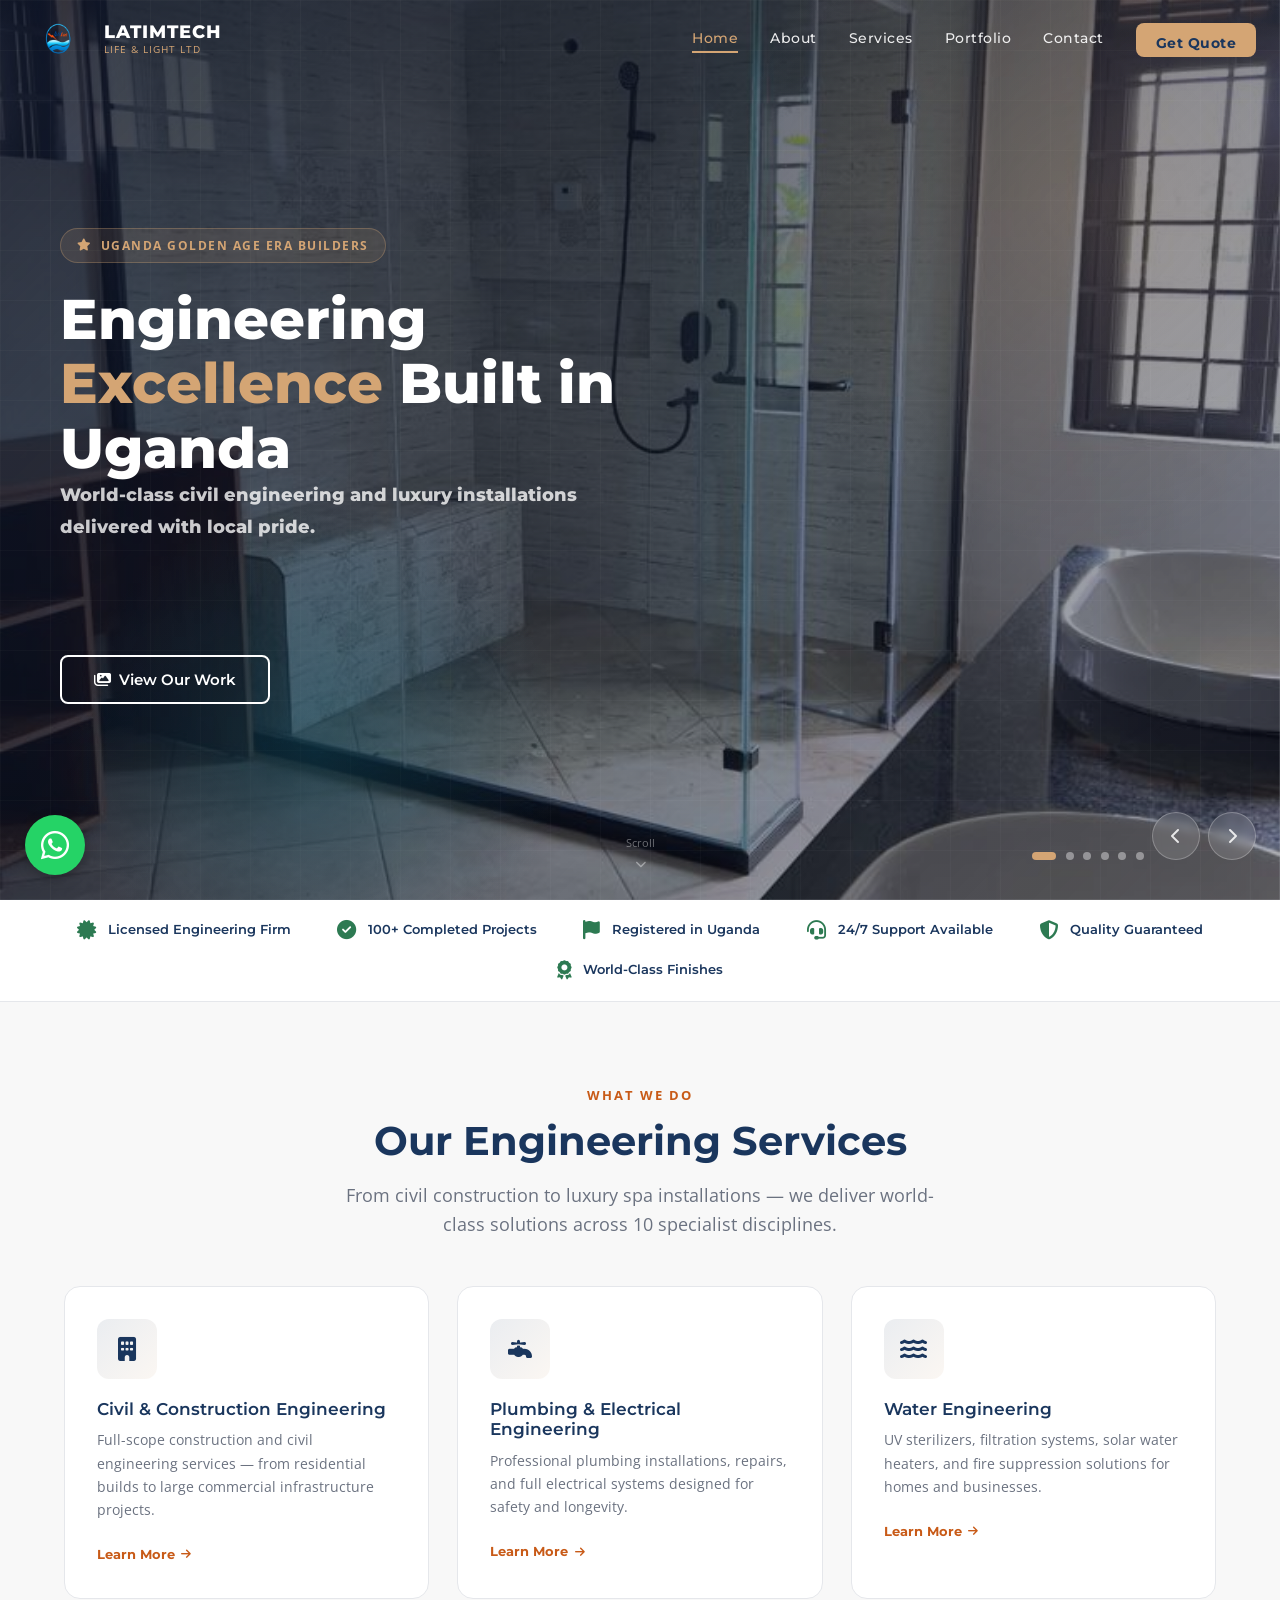
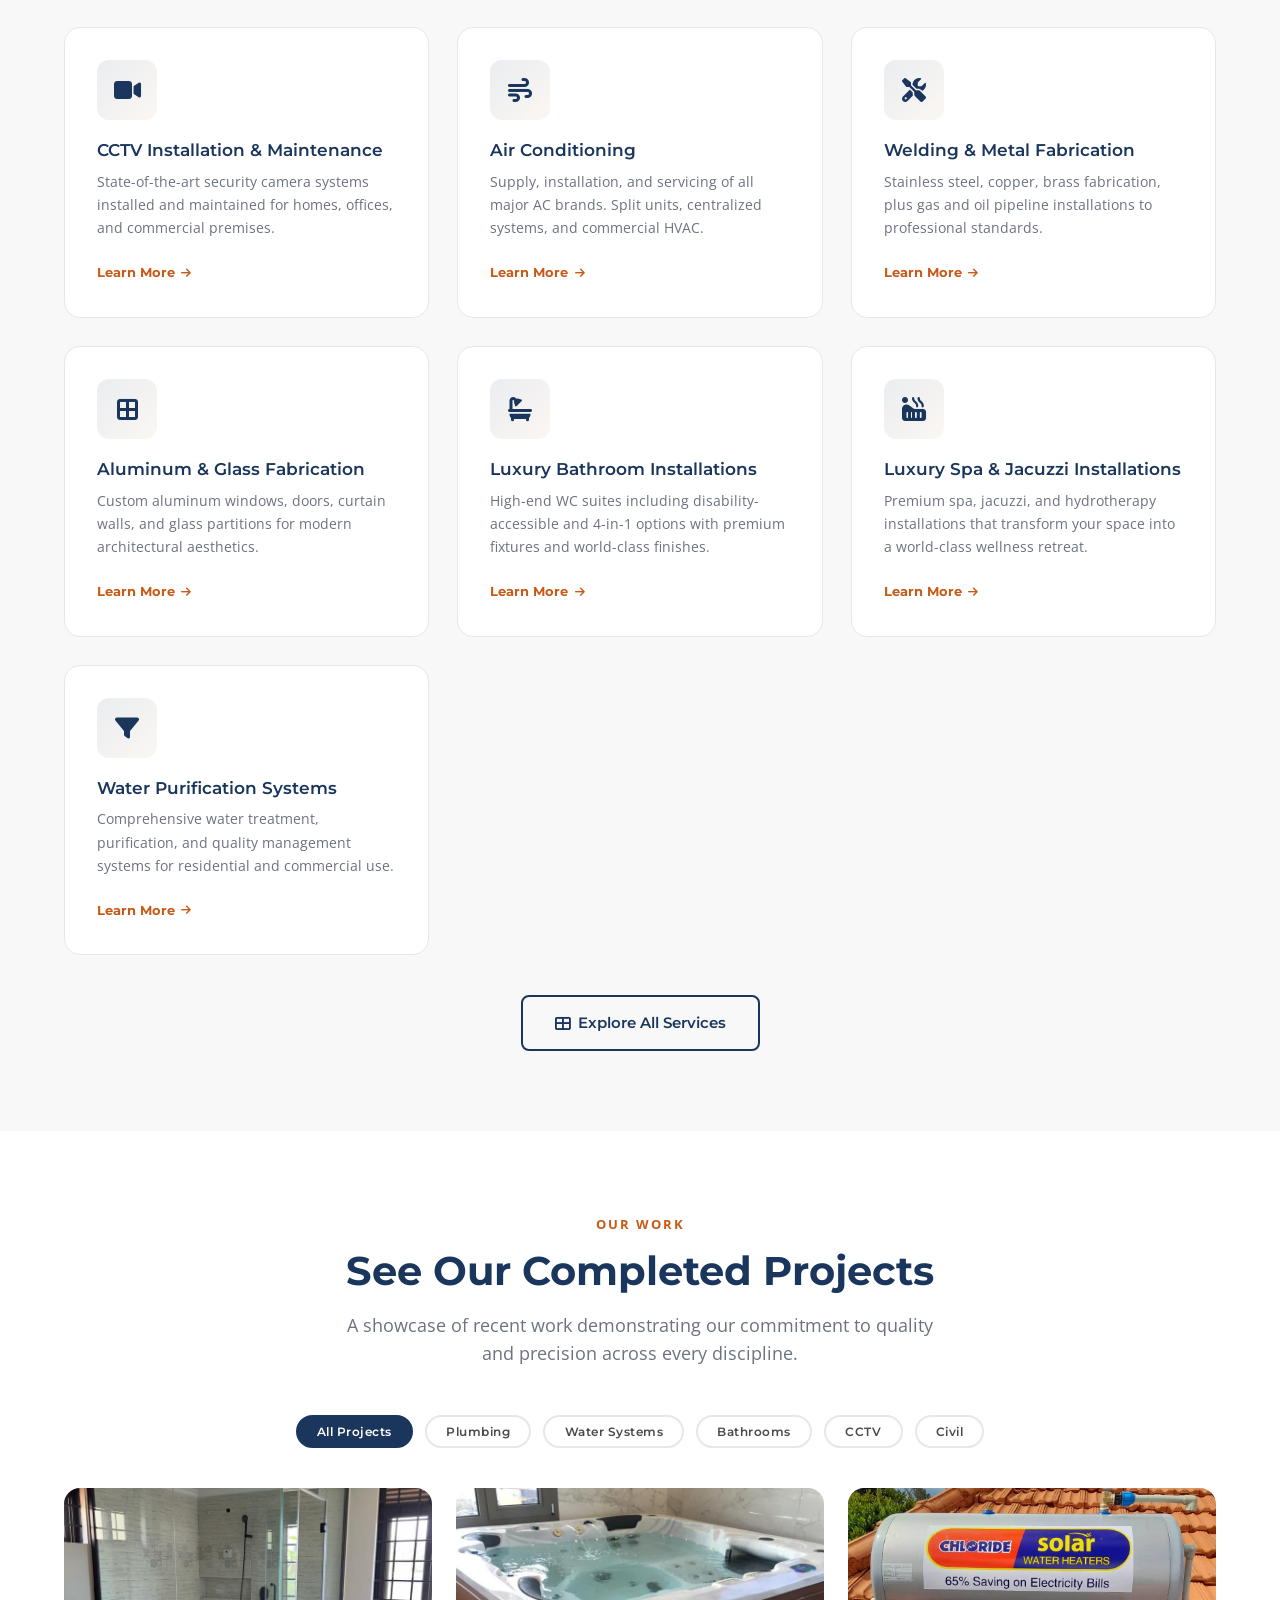
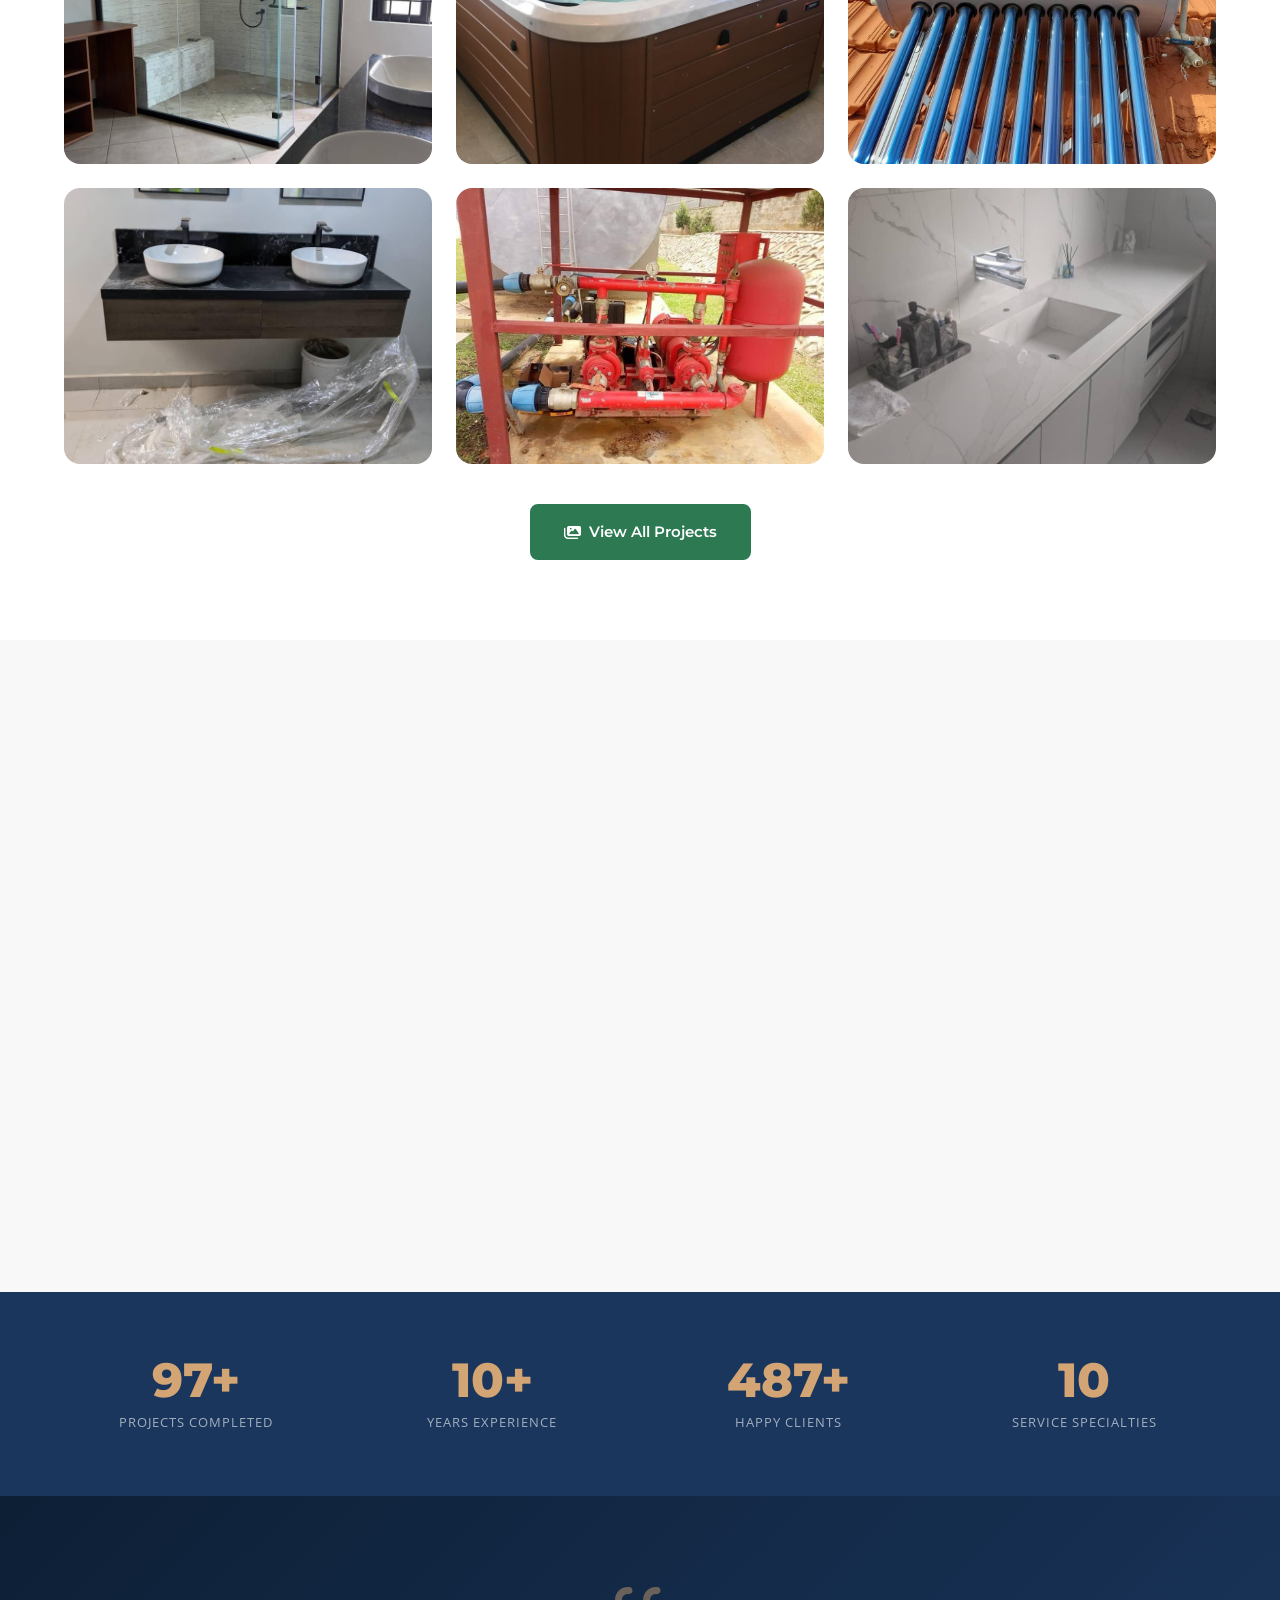
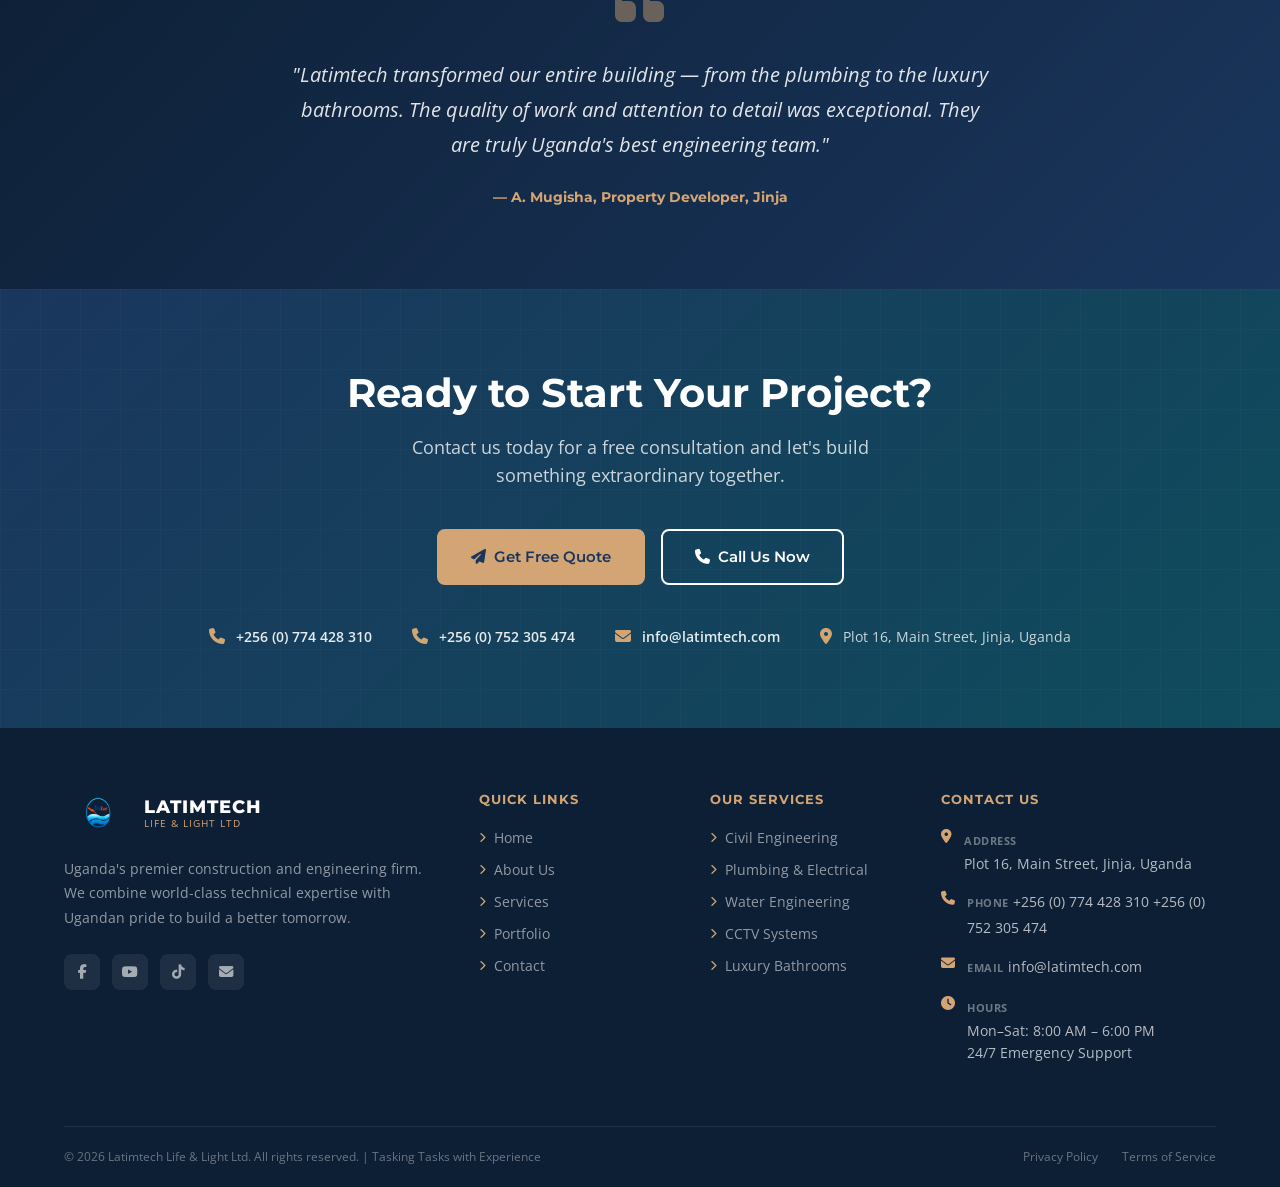
==== commit 01672825: "added new images" ====
--- a/index.html
+++ b/index.html
@@ -57,13 +57,13 @@
     <div class="hero-slide"        style="background-image:url('images/luxury-toilet.jpeg')"></div>
     <!-- Video slide 1: place your video at videos/hero-video-1.mp4 -->
     <div class="hero-slide hero-slide--video">
-      <video muted playsinline loop poster="images/water-fire-pumps.jpg">
+      <video muted playsinline loop poster="images/worldclasstoilet.jpeg">
         <source src="videos/hero-video-1.mp4" type="video/mp4">
       </video>
     </div>
     <!-- Video slide 2: place your video at videos/hero-video-2.mp4 -->
     <div class="hero-slide hero-slide--video">
-      <video muted playsinline loop poster="images/solar-chloride-install.jpg">
+      <video muted playsinline loop poster="images/fishbool.jpeg">
         <source src="videos/water-f.mp4" type="video/mp4">
       </video>
     </div>
--- a/css/style.css
+++ b/css/style.css
@@ -736,10 +736,8 @@
   .projects-grid  { grid-template-columns:repeat(2,1fr); }
   .portfolio-grid { grid-template-columns:repeat(2,1fr); }
   .hero-content   { padding-top:3.5rem; padding-left:1.5rem; max-width:100%; }
-  .hero-arrow     { top:auto; bottom:80px; transform:none; width:32px; height:32px; font-size:.75rem; opacity:.55; }
-  .hero-arrow:hover { transform:scale(1.1); opacity:.85; }
-  .hero-arrow-prev  { left:24px; right:auto; }
-  .hero-arrow-next  { right:24px; }
+  .hero-arrow { display:none !important; }
+  .hero { min-height:auto !important; height:auto !important; padding-bottom:60px !important; }
   .hero-dots      { bottom:4.5rem; left:50%; right:auto; transform:translateX(-50%); }
   .hero-stats     { display:grid; grid-template-columns:repeat(2,1fr); gap:1.25rem; }
   .hero-actions   { flex-direction:column; align-items:stretch; }
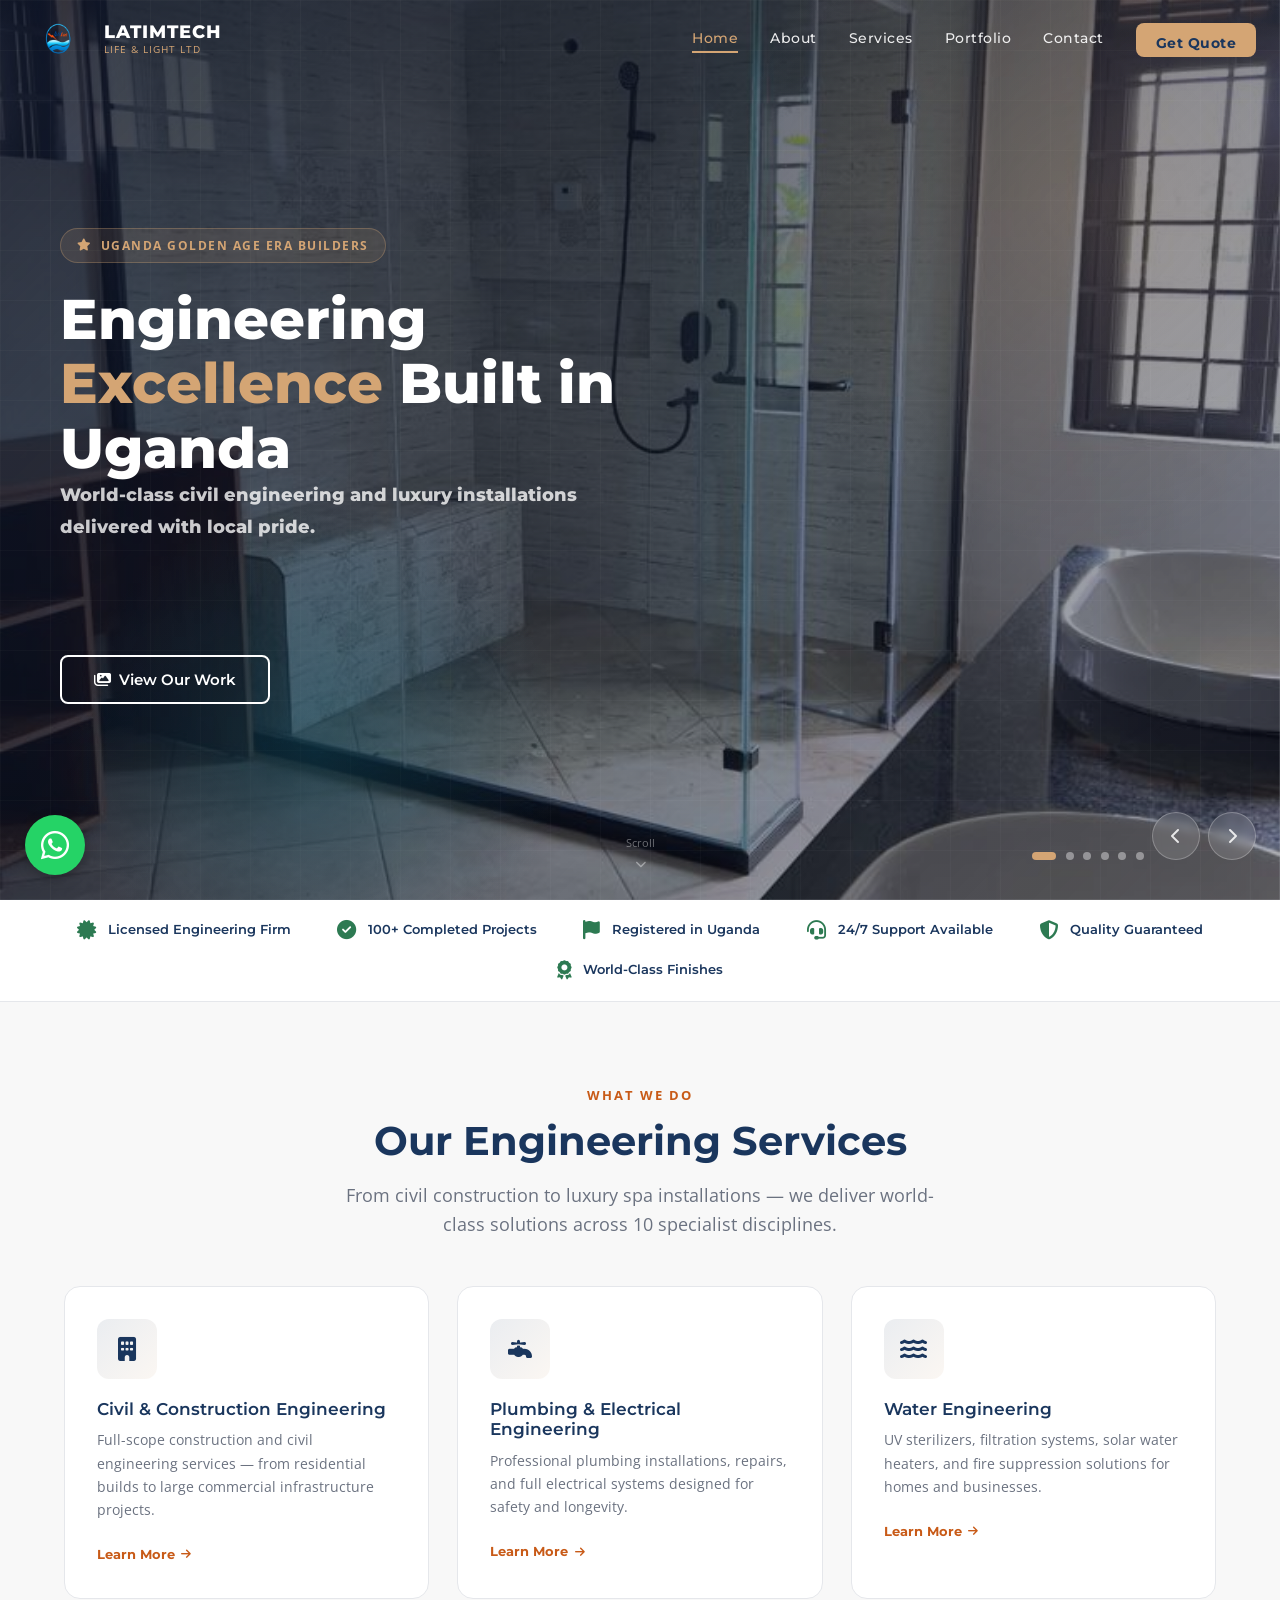
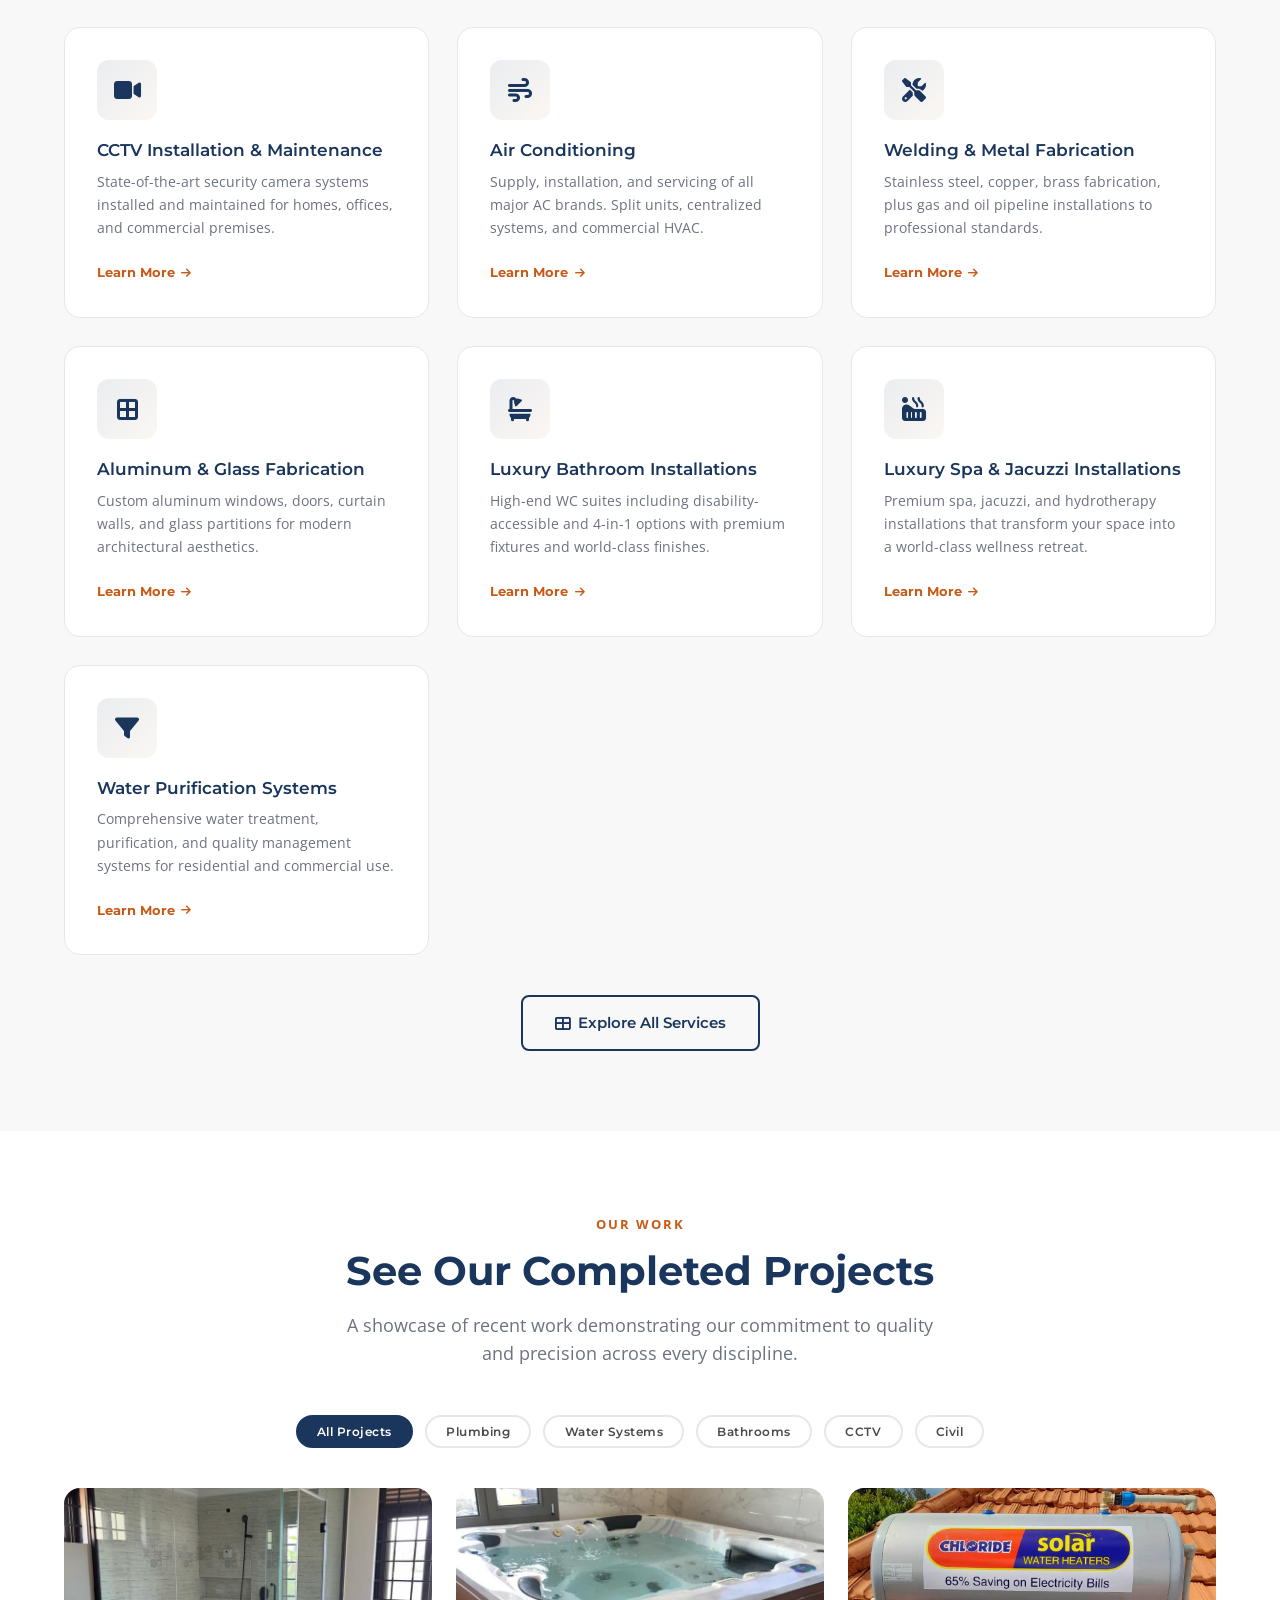
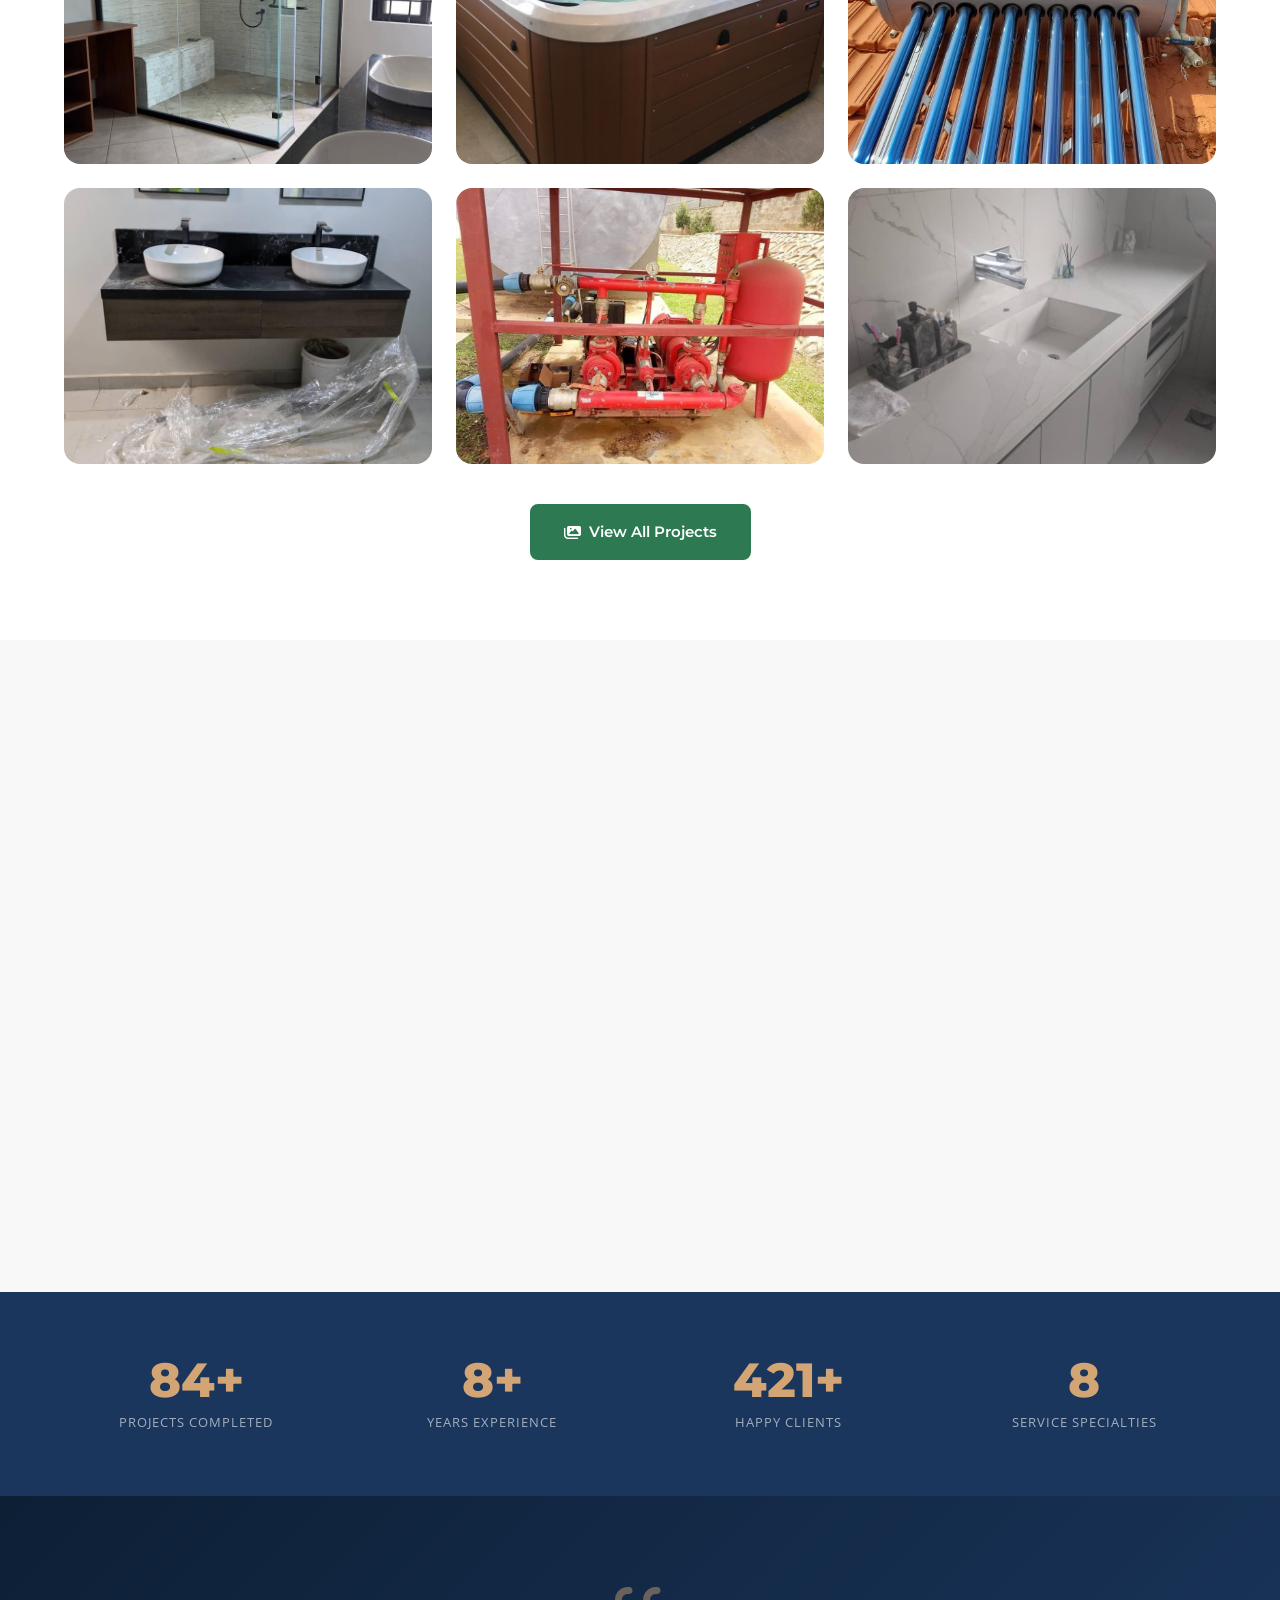
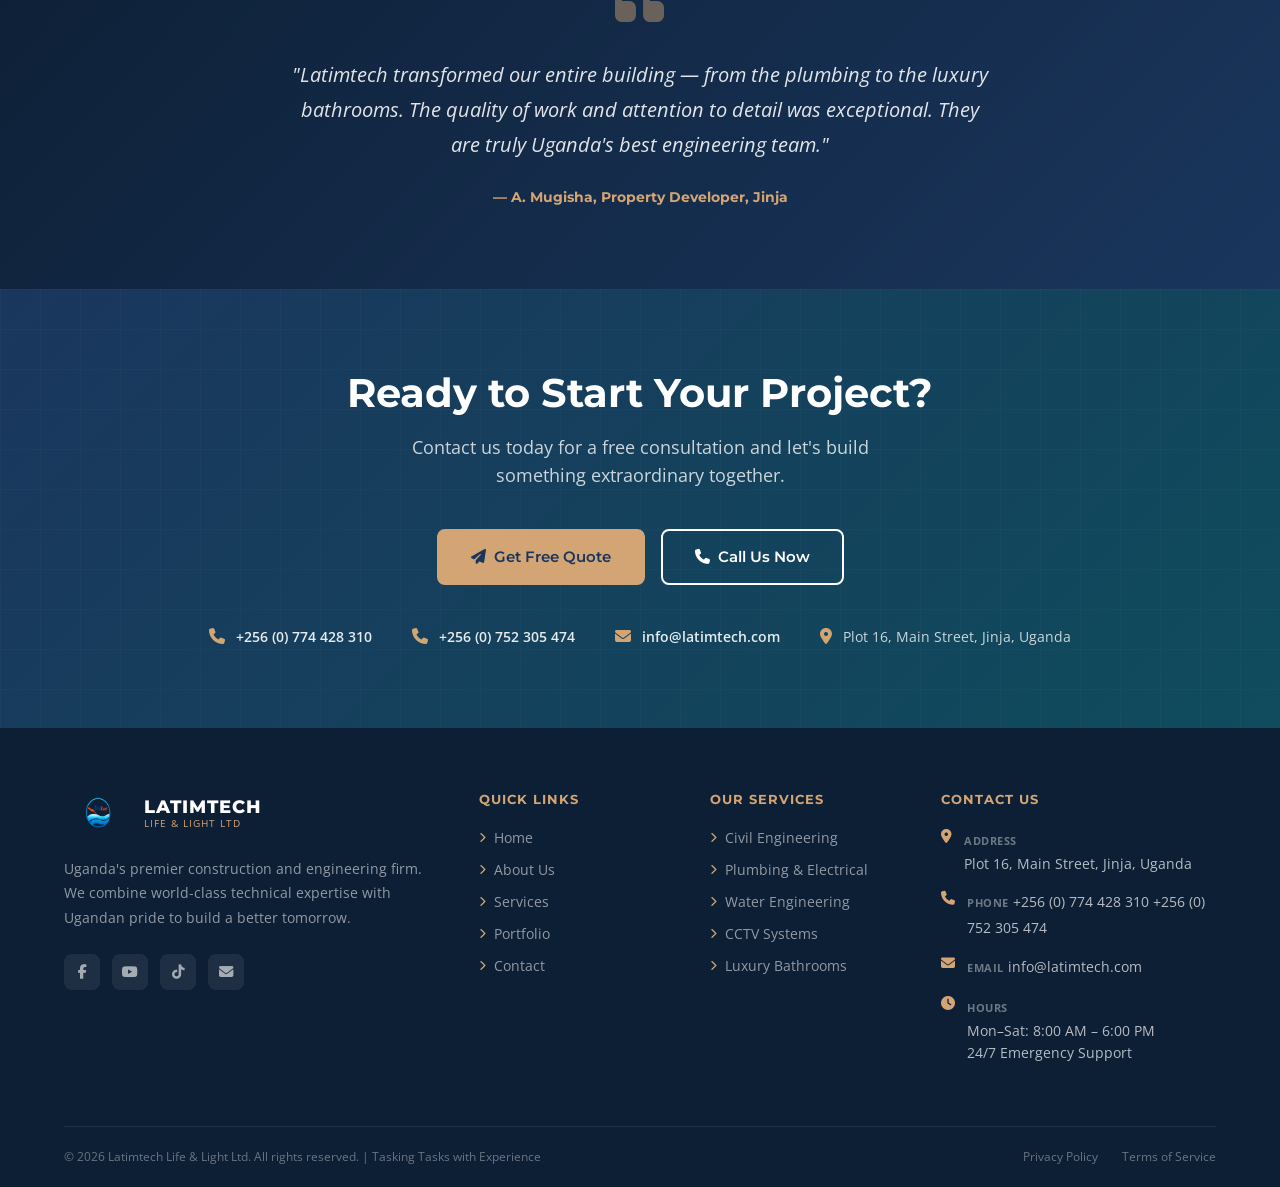
==== commit 5363770c: "remove: tawk.to chatbot, keep whatsapp only" ====
--- a/index.html
+++ b/index.html
@@ -476,7 +476,7 @@
 
 <script src="js/main.js" defer></script>
 
-<!--Start of Tawk.to Script-->
+<!--Start of Tawk.to Script
 <script type="text/javascript">
 var Tawk_API=Tawk_API||{}, Tawk_LoadStart=new Date();
 (function(){
@@ -488,7 +488,7 @@
 s0.parentNode.insertBefore(s1,s0);
 })();
 </script>
-<!--End of Tawk.to Script-->
+End of Tawk.to Script-->
 
 <!-- ===== WHATSAPP FLOAT ===== -->
 <a href="https://wa.me/256774428310" class="whatsapp-float" target="_blank" rel="noopener" aria-label="Chat with us on WhatsApp">
--- a/css/style.css
+++ b/css/style.css
@@ -736,8 +736,10 @@
   .projects-grid  { grid-template-columns:repeat(2,1fr); }
   .portfolio-grid { grid-template-columns:repeat(2,1fr); }
   .hero-content   { padding-top:3.5rem; padding-left:1.5rem; max-width:100%; }
-  .hero-arrow { display:none !important; }
-  .hero { min-height:auto !important; height:auto !important; padding-bottom:60px !important; }
+  .hero-arrow     { top:auto; bottom:80px; transform:none; width:32px; height:32px; font-size:.75rem; opacity:.55; }
+  .hero-arrow:hover { transform:scale(1.1); opacity:.85; }
+  .hero-arrow-prev  { left:24px; right:auto; }
+  .hero-arrow-next  { right:24px; }
   .hero-dots      { bottom:4.5rem; left:50%; right:auto; transform:translateX(-50%); }
   .hero-stats     { display:grid; grid-template-columns:repeat(2,1fr); gap:1.25rem; }
   .hero-actions   { flex-direction:column; align-items:stretch; }
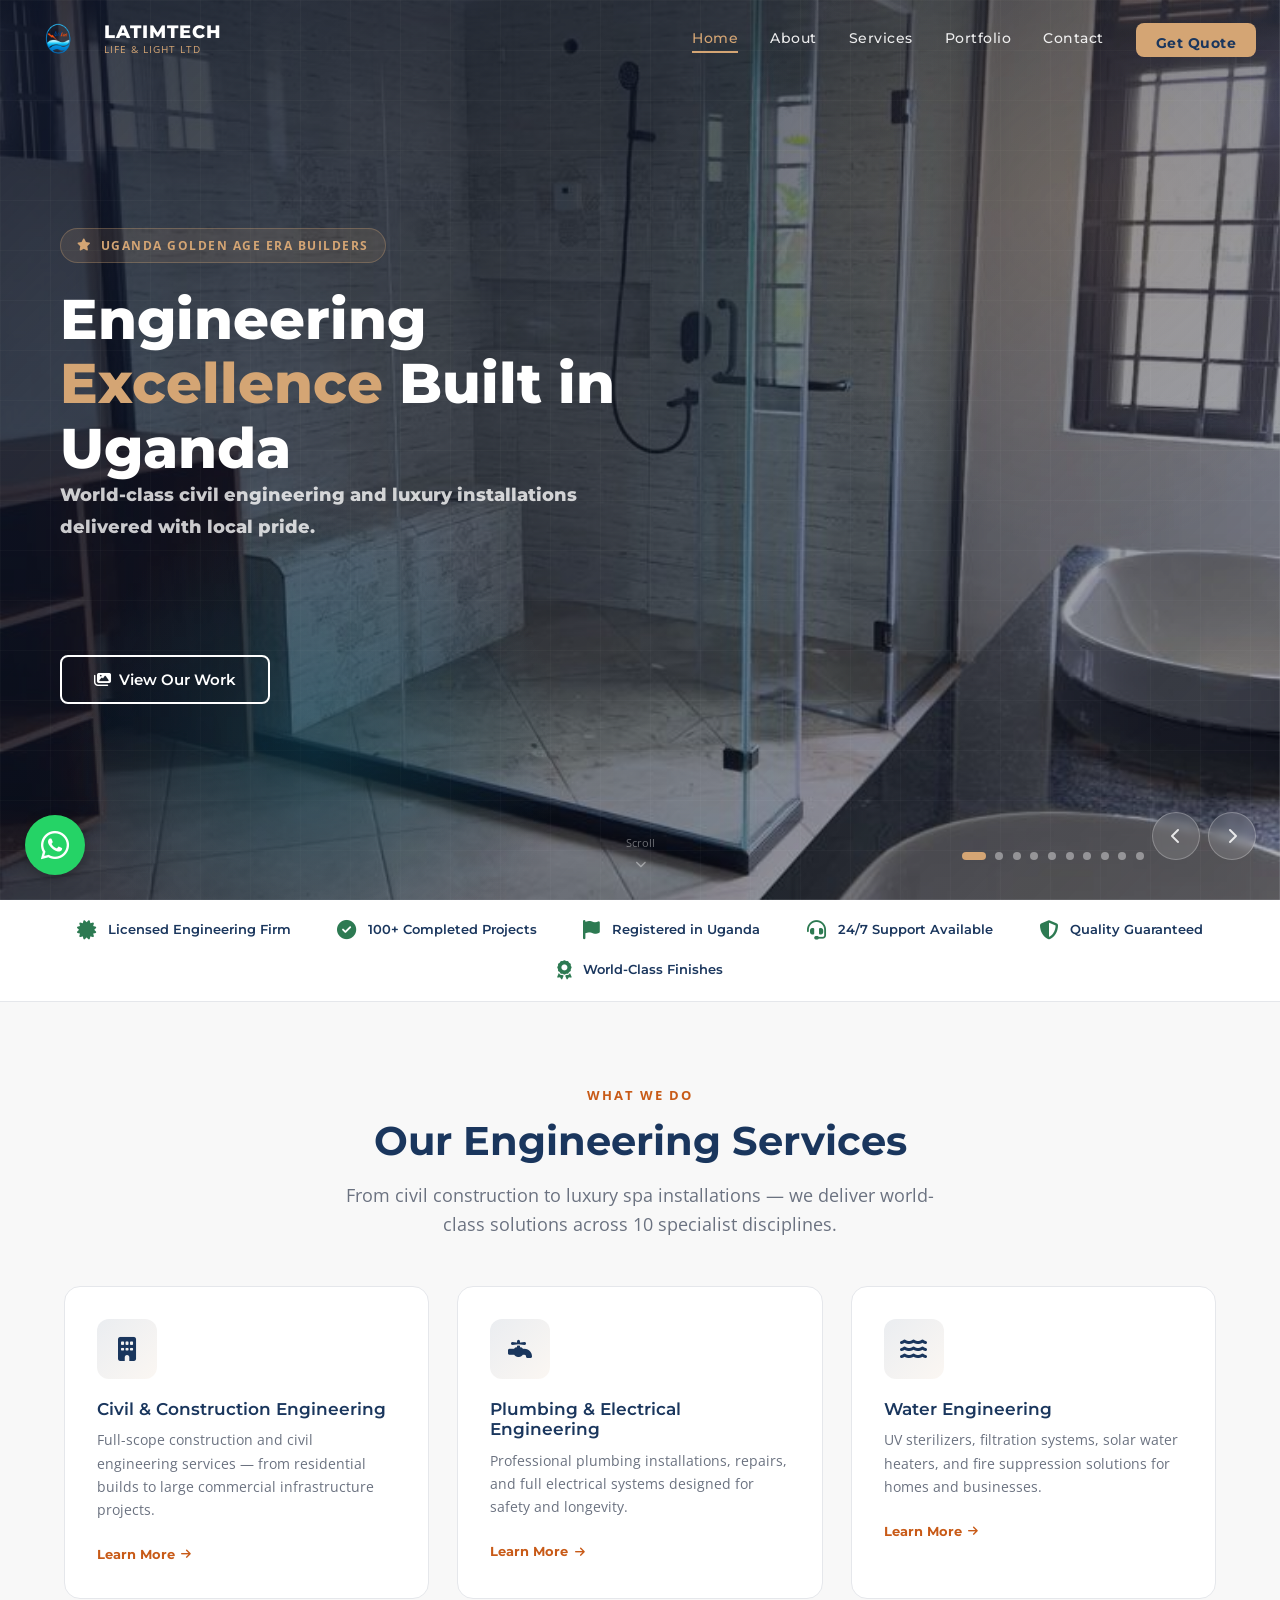
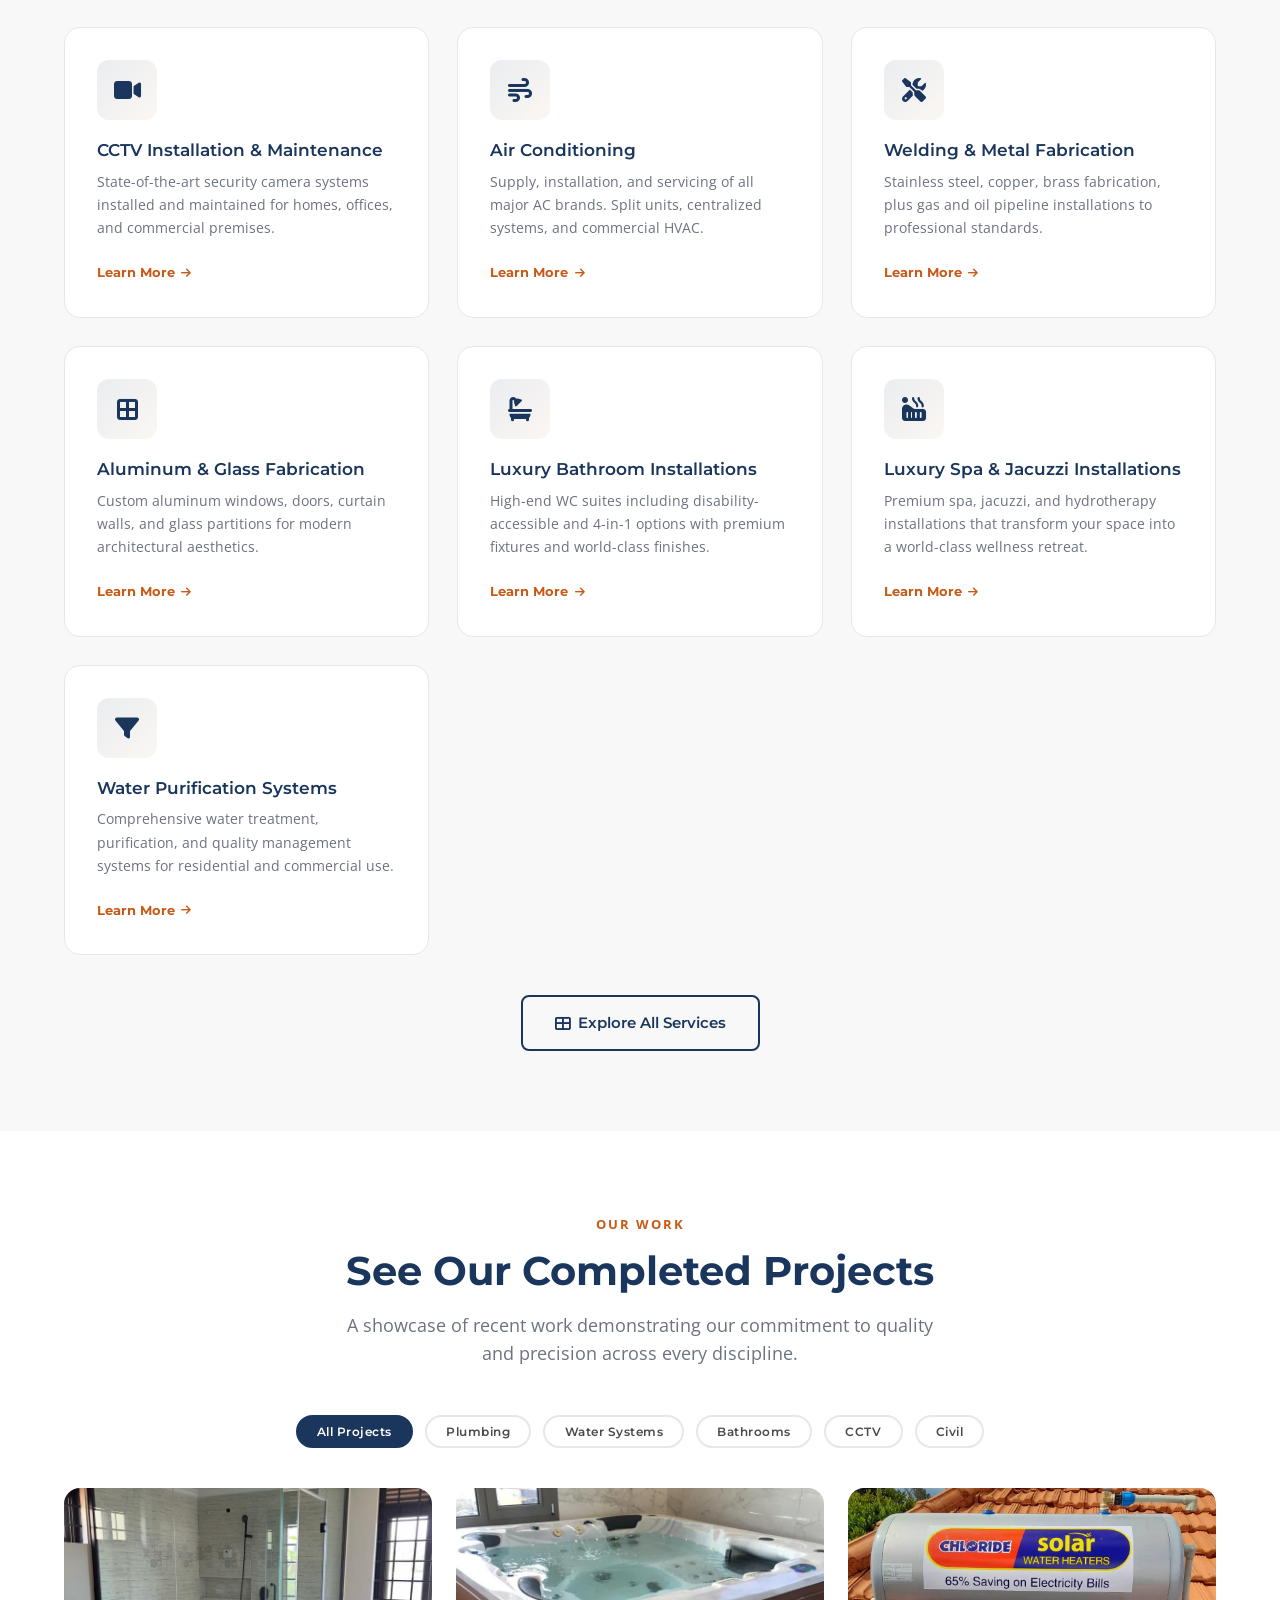
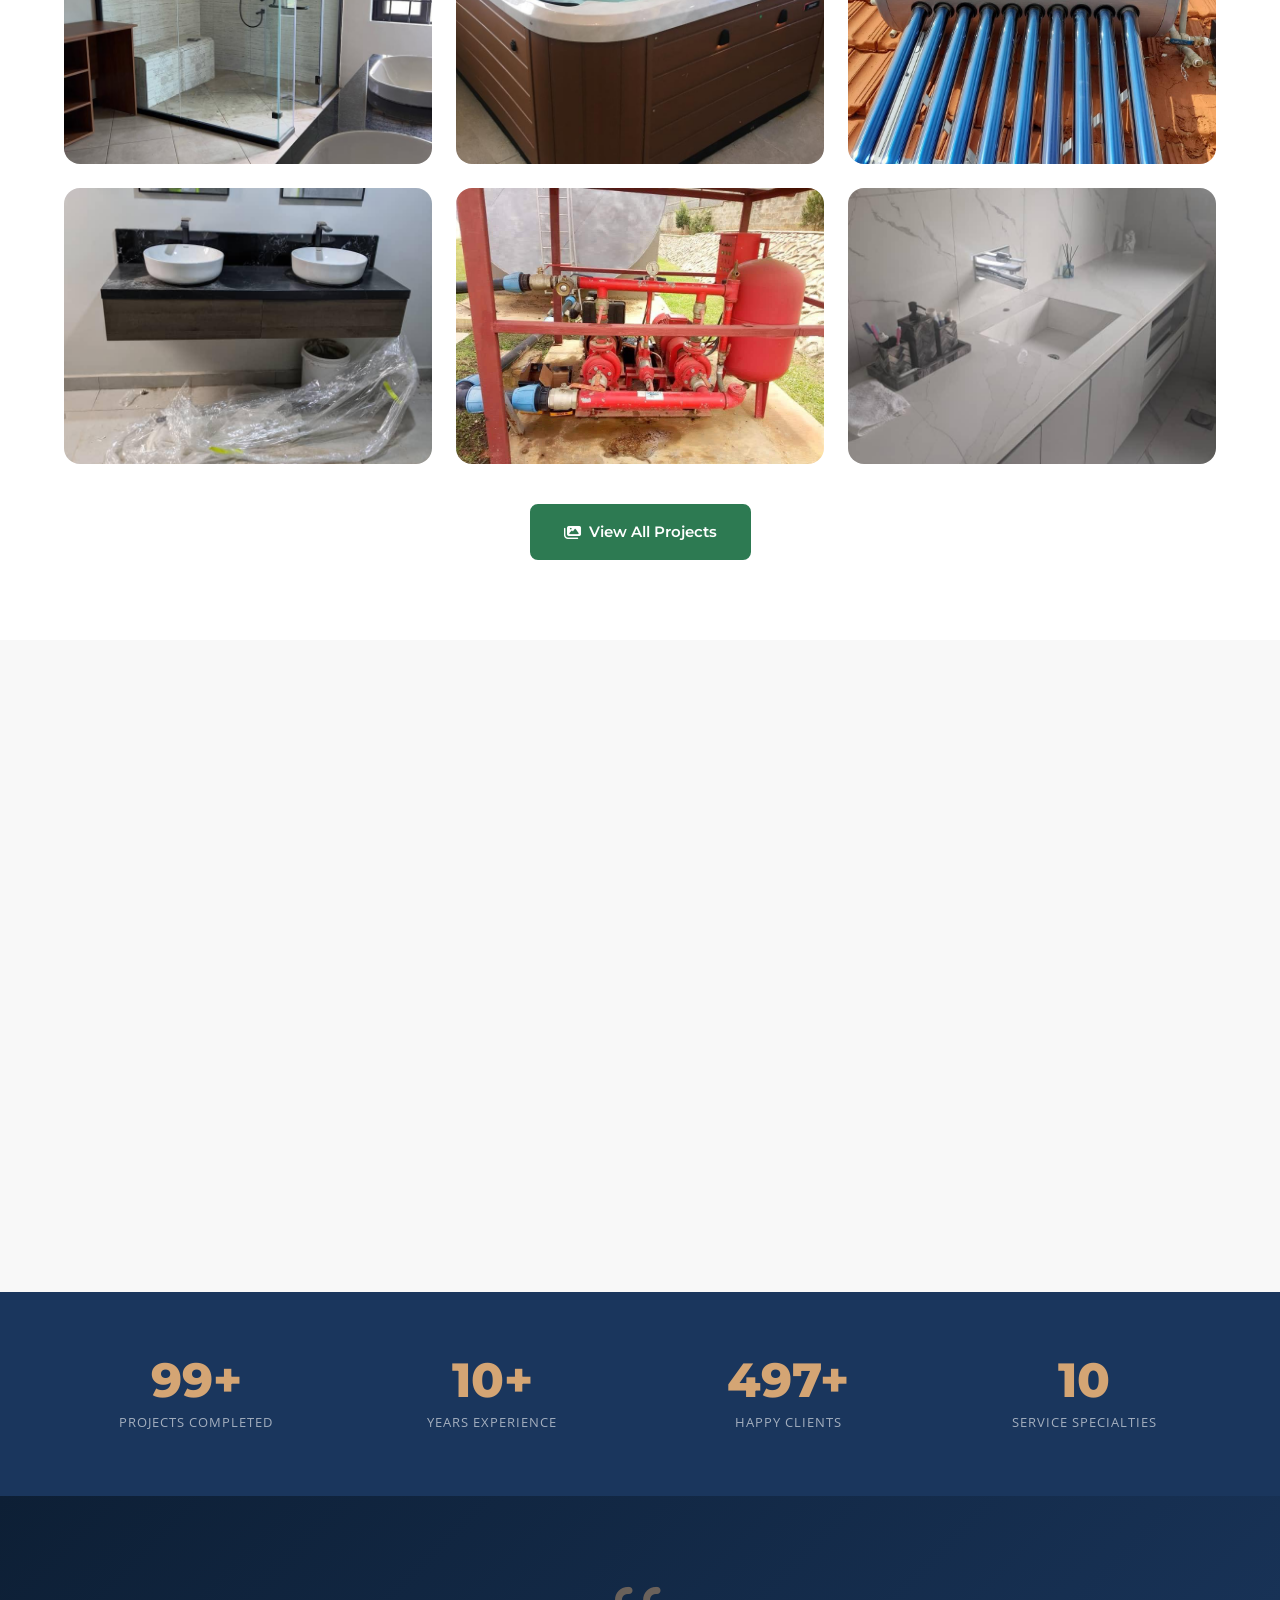
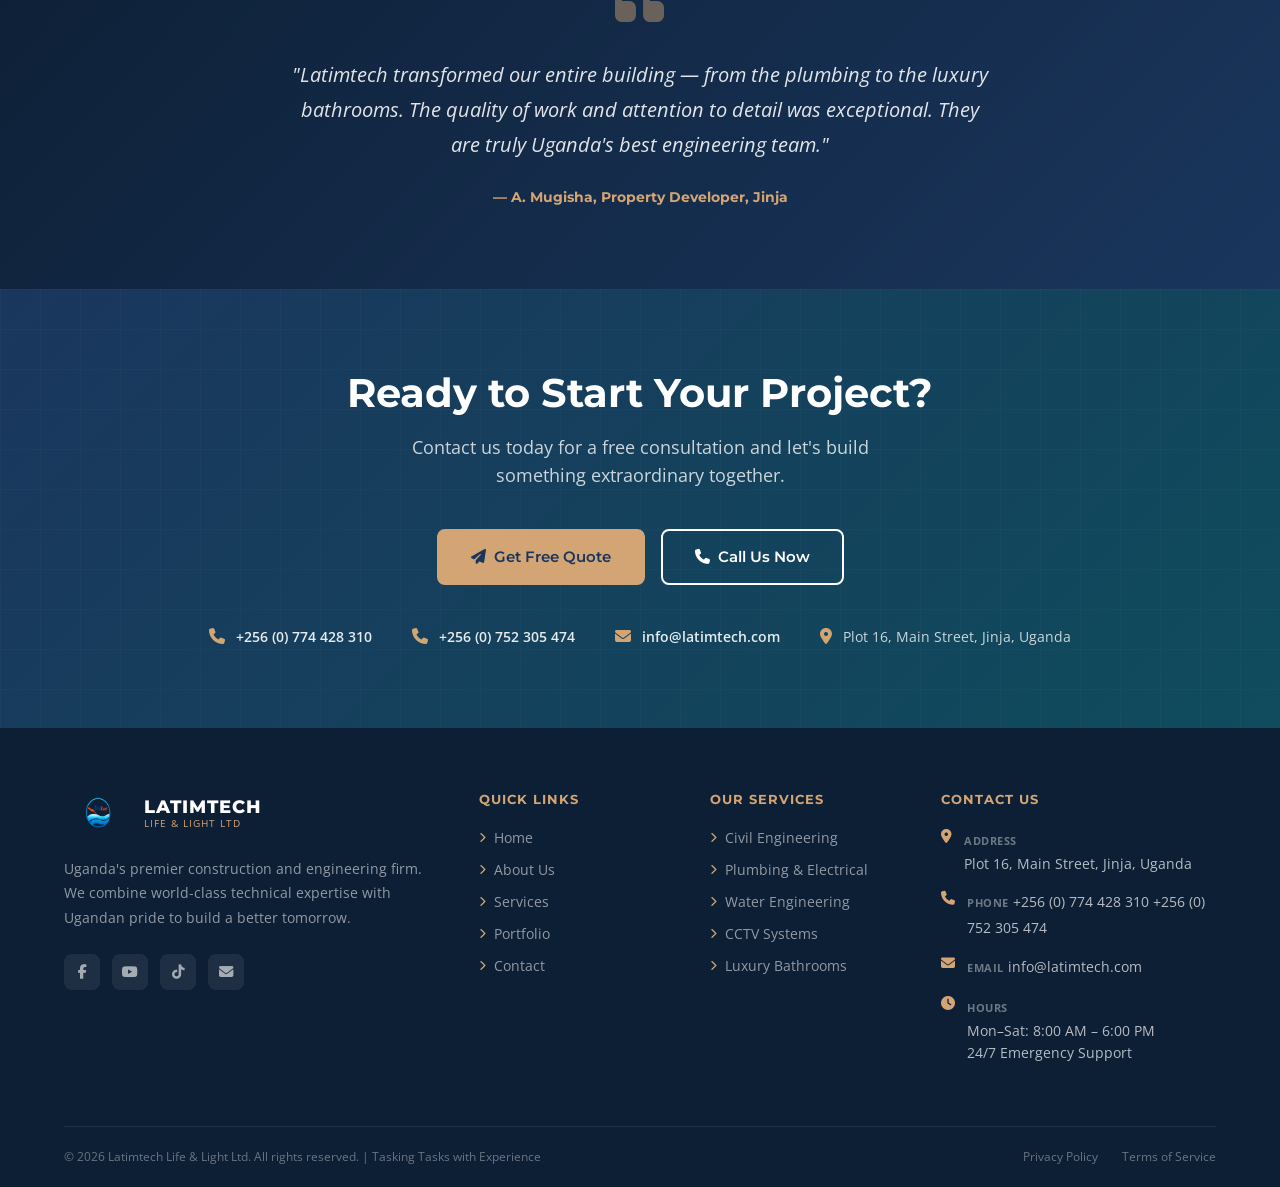
==== commit d2662abf: "updated the hero section" ====
--- a/index.html
+++ b/index.html
@@ -55,15 +55,27 @@
     <div class="hero-slide"        style="background-image:url('images/water-fillters.jpeg')"></div>
     <div class="hero-slide"        style="background-image:url('images/white-luxurywashroom.jpeg')"></div>
     <div class="hero-slide"        style="background-image:url('images/luxury-toilet.jpeg')"></div>
+    <div class="hero-slide"        style="background-image:url('images/privet-sauna.jpeg')"></div>
+    <div class="hero-slide"        style="background-image:url('images/fishbool.jpeg')"></div>
     <!-- Video slide 1: place your video at videos/hero-video-1.mp4 -->
     <div class="hero-slide hero-slide--video">
       <video muted playsinline loop poster="images/worldclasstoilet.jpeg">
         <source src="videos/hero-video-1.mp4" type="video/mp4">
       </video>
     </div>
+    <div class="hero-slide hero-slide--video">
+      <video muted playsinline loop poster="images/luxury-toilet.jpeg">
+        <source src="videos/hero-video-3.mp4" type="video/mp4">
+      </video>
+    </div>
+     <div class="hero-slide hero-slide--video">
+      <video muted playsinline loop poster="images/luxury-toilet.jpeg">
+        <source src="videos/fissh-pool.mp4" type="video/mp4">
+      </video>
+    </div>
     <!-- Video slide 2: place your video at videos/hero-video-2.mp4 -->
     <div class="hero-slide hero-slide--video">
-      <video muted playsinline loop poster="images/fishbool.jpeg">
+      <video muted playsinline loop poster="images/privet-sauna.jpeg">
         <source src="videos/water-f.mp4" type="video/mp4">
       </video>
     </div>
@@ -102,6 +114,10 @@
     <button class="hero-dot"        data-index="3" aria-label="Slide 4"></button>
     <button class="hero-dot"        data-index="4" aria-label="Slide 5"></button>
     <button class="hero-dot"        data-index="5" aria-label="Slide 6"></button>
+    <button class="hero-dot"        data-index="6" aria-label="Slide 7"></button>
+    <button class="hero-dot"        data-index="7" aria-label="Slide 8"></button>
+    <button class="hero-dot"        data-index="9" aria-label="Slide 10"></button>
+    <button class="hero-dot"        data-index="10" aria-label="Slide 11"></button>
   </div>
 </section>
 
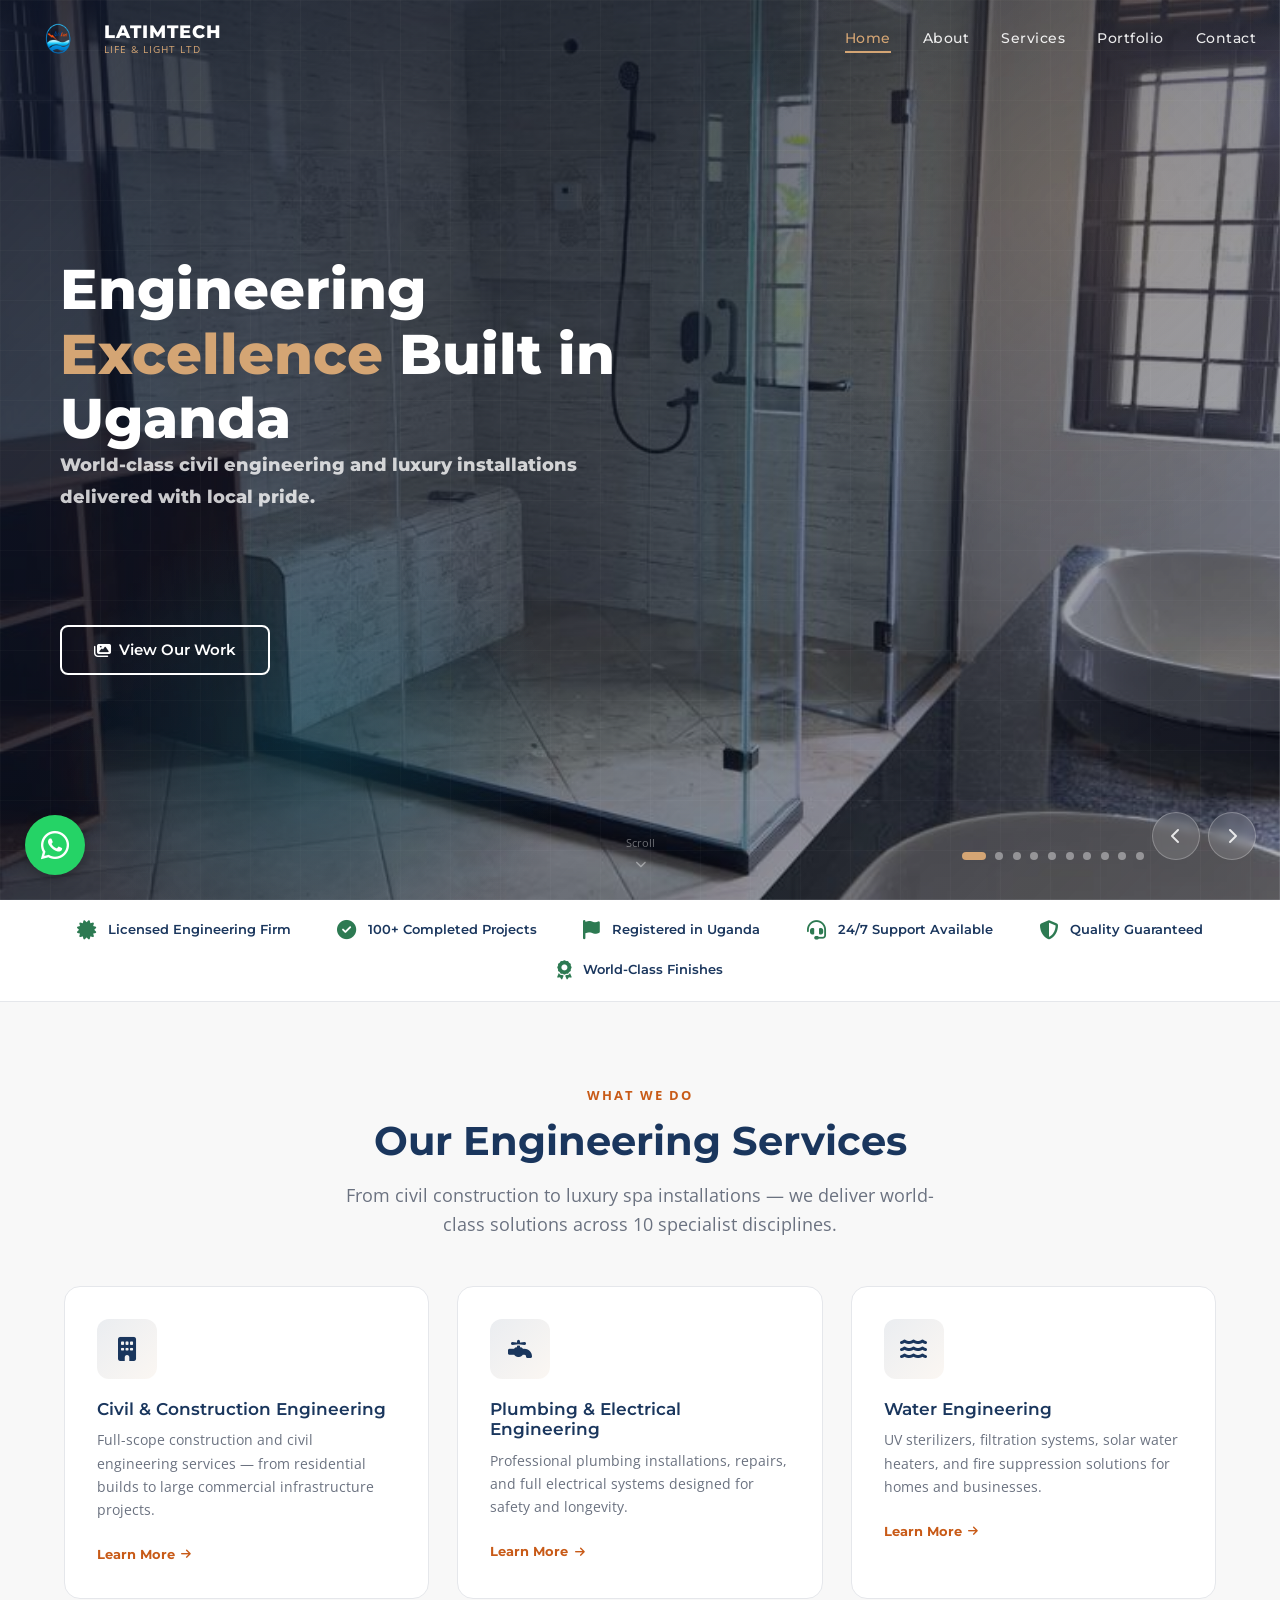
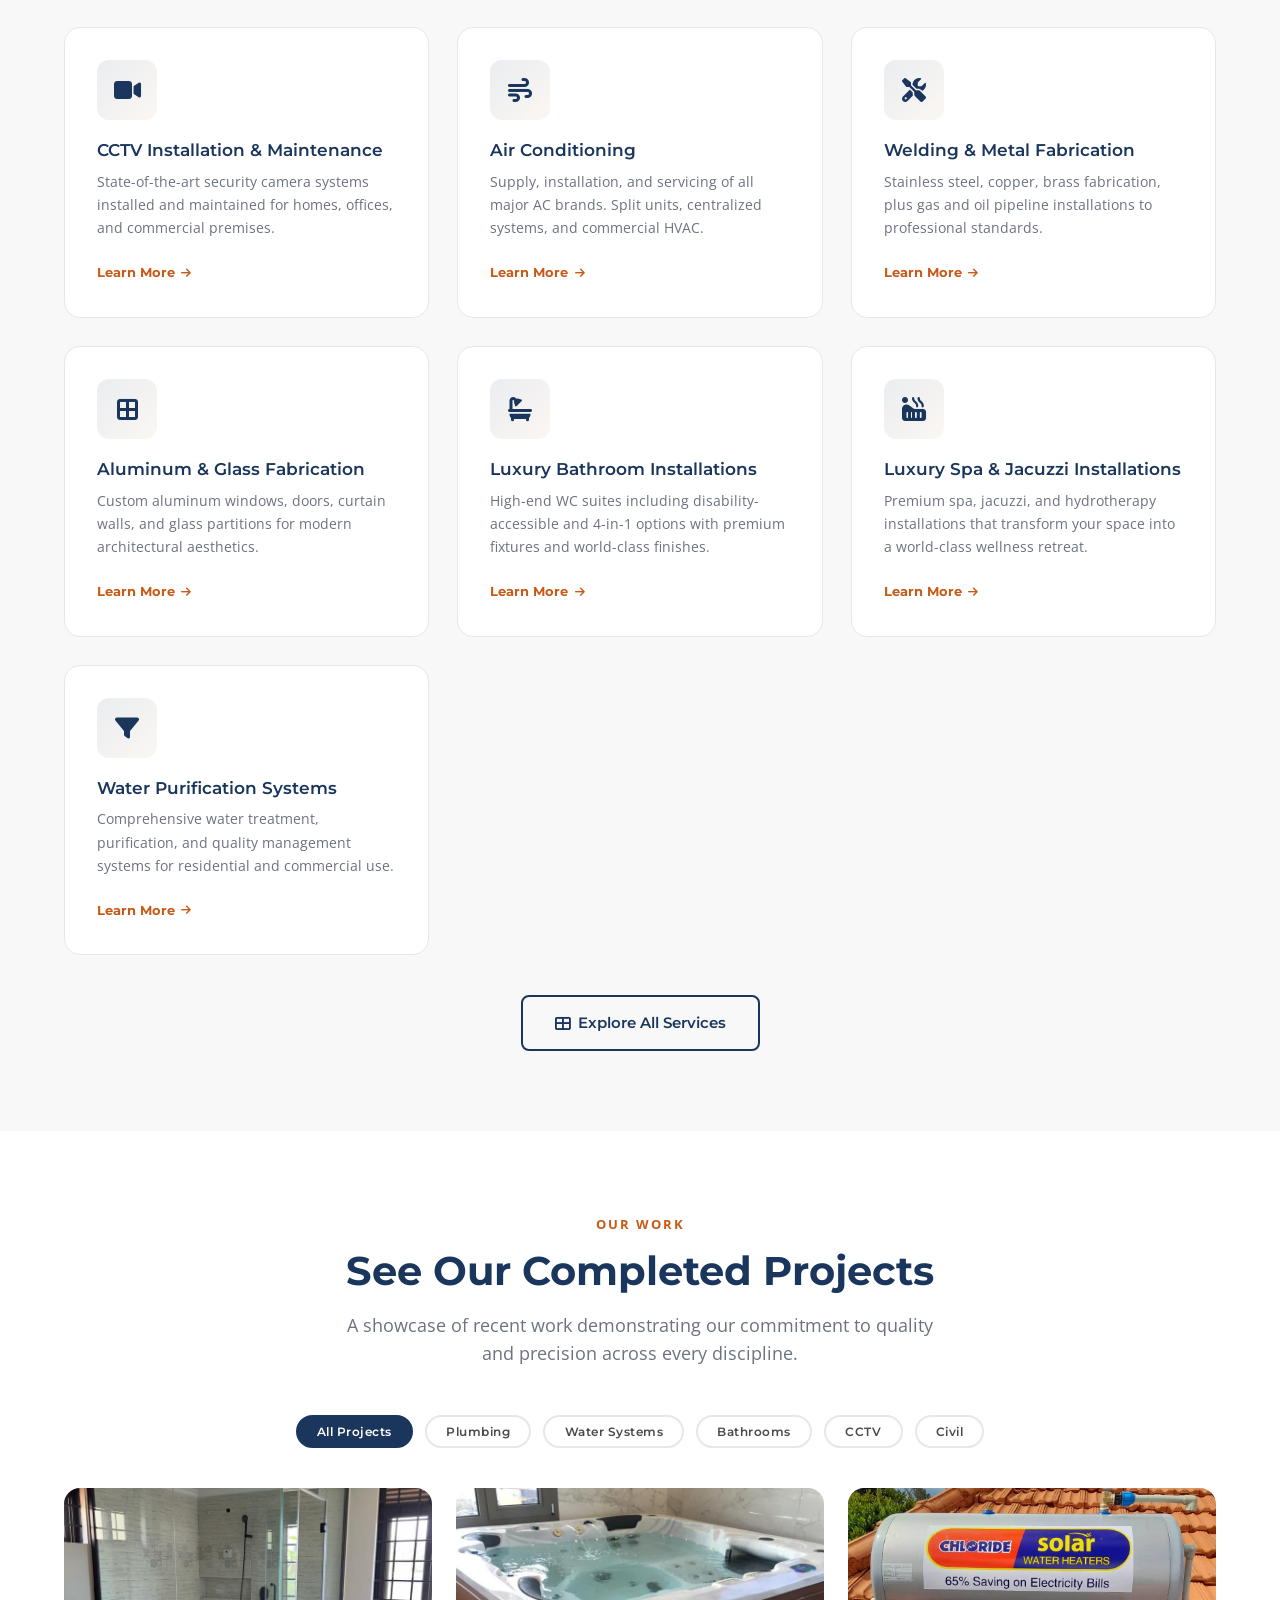
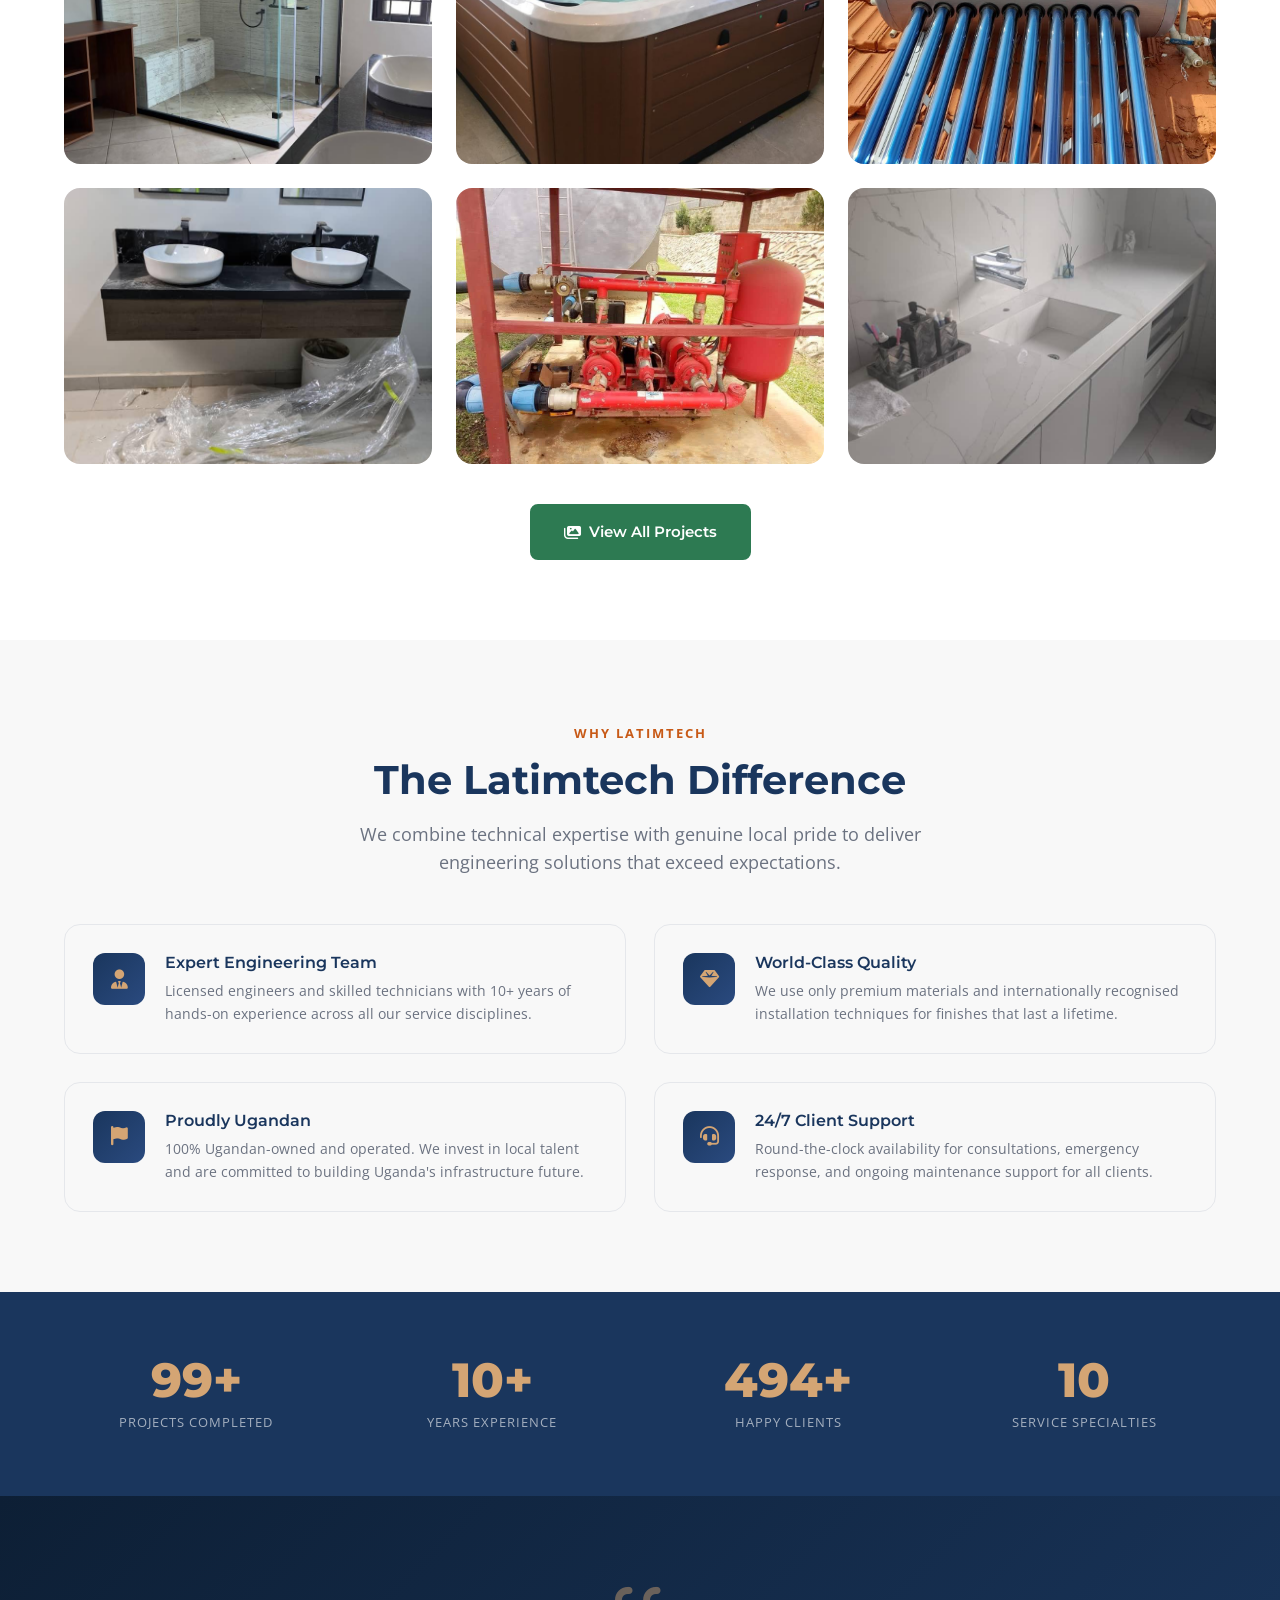
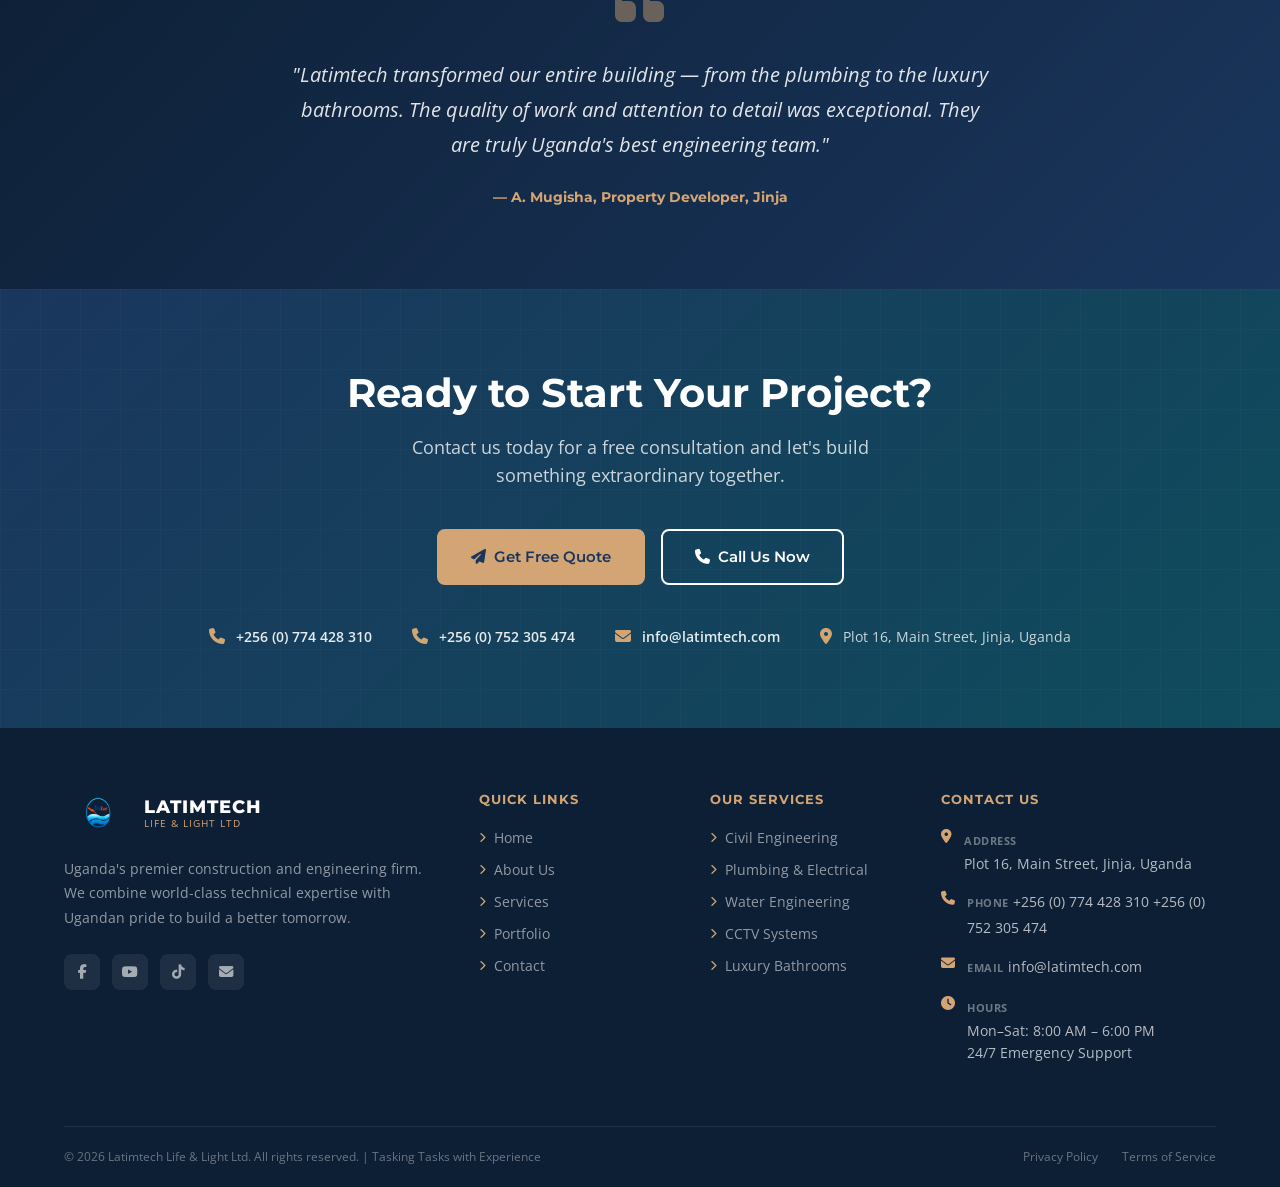
==== commit 0e17d92d: "updated the hero section" ====
--- a/index.html
+++ b/index.html
@@ -32,7 +32,6 @@
       <a href="services.html">Services</a>
       <a href="portfolio.html">Portfolio</a>
       <a href="contact.html">Contact</a>
-      <a href="contact.html" class="nav-cta">Get Quote</a>
     </div>
     <button class="hamburger" id="hamburger" aria-label="Toggle navigation">
       <span></span><span></span><span></span>
@@ -85,9 +84,6 @@
   <div class="hero-orb"></div>
   <div class="hero-orb-2"></div>
   <div class="hero-content">
-    <div class="hero-badge fade-in">
-      <i class="fas fa-star"></i> Uganda Golden Age Era Builders
-    </div>
     <h1 class="fade-in delay-2">
       Engineering <span>Excellence</span> Built in Uganda
     <p class="hero-sub fade-in delay-4">
